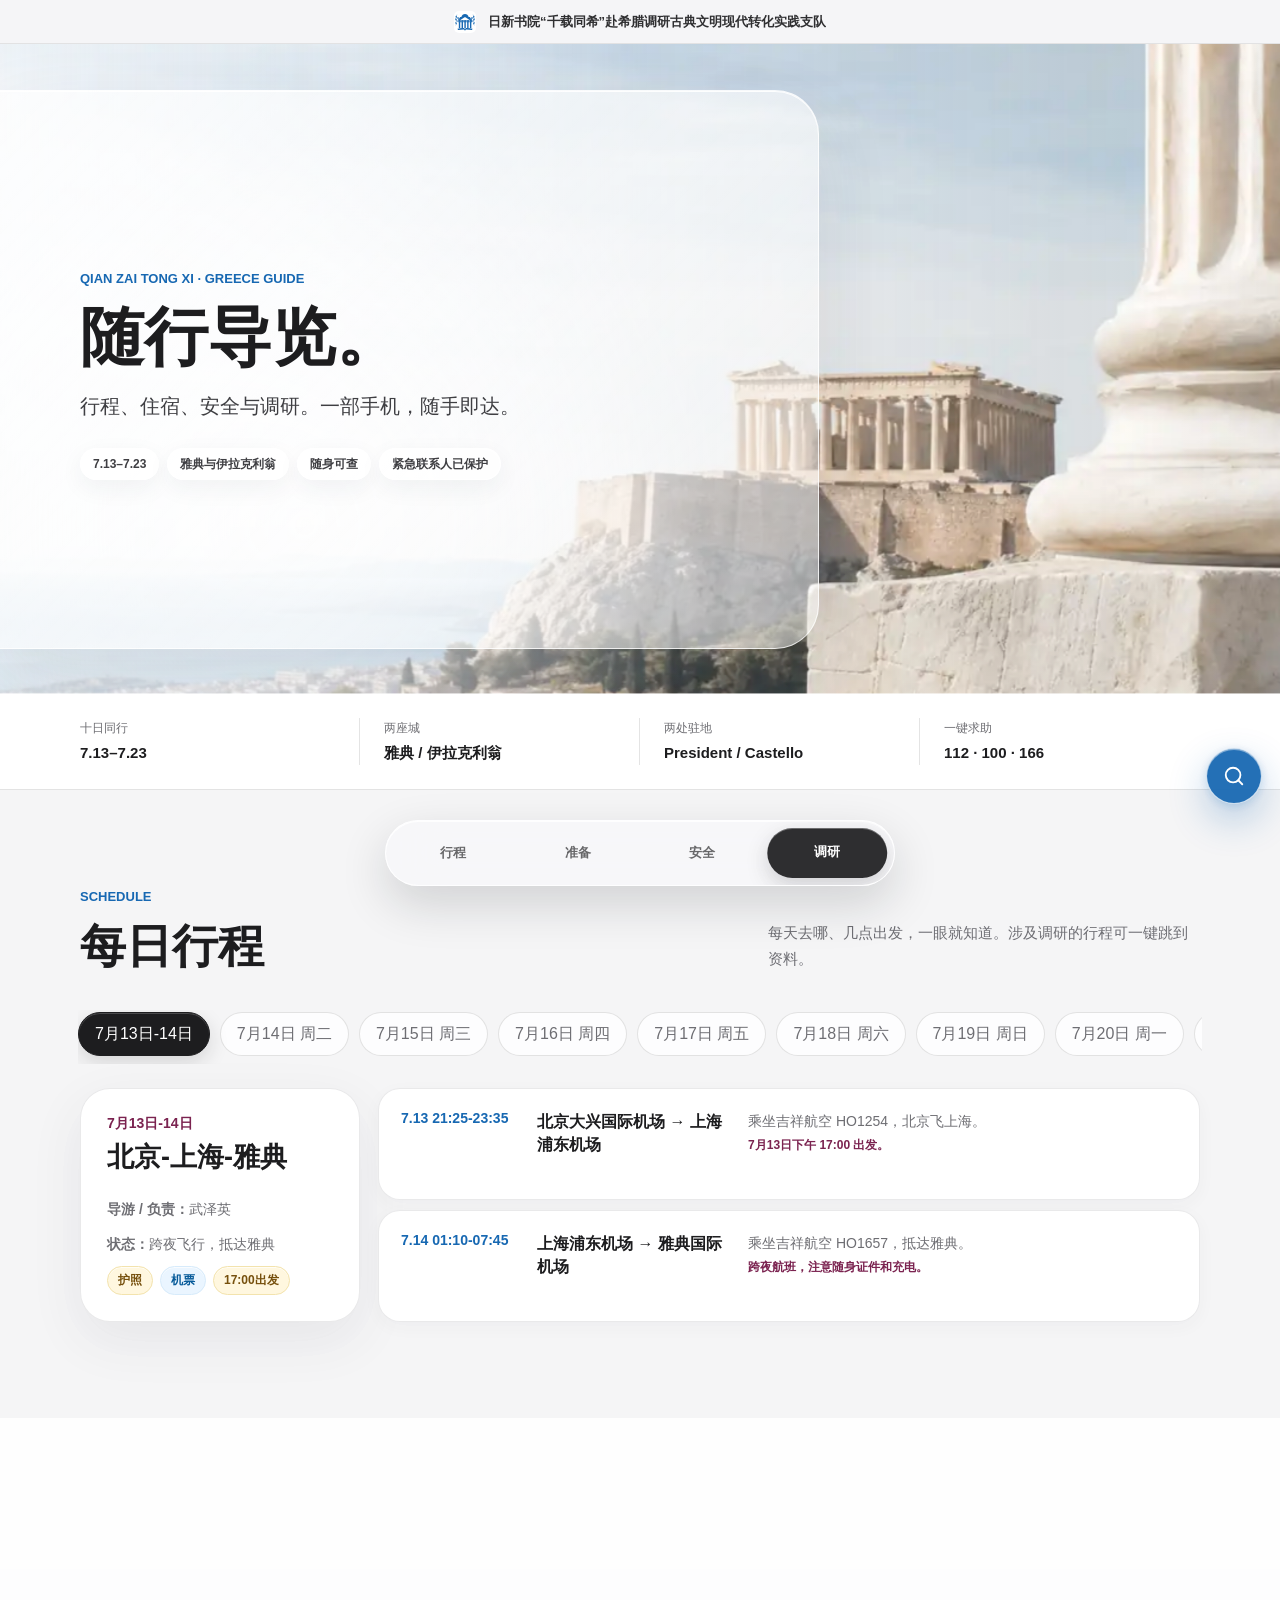
==== index.html @ 2b28ee67 "Add unique research card images" ====
﻿<!doctype html>
<html lang="zh-CN">
<head>
  <meta charset="utf-8">
  <meta name="viewport" content="width=device-width, initial-scale=1, viewport-fit=cover">
  <meta name="theme-color" content="#f5f5f7">
  <title>千载同希随行导览</title>
  <link rel="preload" as="image" href="assets/visuals/hero-greece-apple-1200.webp" type="image/webp" fetchpriority="high">
  <link rel="stylesheet" href="assets/styles-v2.css?v=16">
  <link rel="stylesheet" href="assets/visual-v8.css?v=1">
  <link rel="stylesheet" href="assets/visual-v9.css?v=3">
</head>
<body>
  <a class="skip-link" href="#schedule">跳到主要内容</a>
  <div class="page-ambient" aria-hidden="true"></div>
  <div class="scroll-progress" aria-hidden="true"><span></span></div>
  <header class="topbar"><div class="topbar-inner">
    <img src="assets/team-logo.svg" alt="千载同希支队 logo">
    <strong>日新书院“千载同希”赴希腊调研古典文明现代转化实践支队</strong>
  </div></header>
  <main>
    <section class="hero" id="top" aria-labelledby="hero-title"><div class="hero-media" aria-hidden="true"></div><div class="hero-glass-plane" aria-hidden="true"></div><div class="hero-inner">
      <p class="eyebrow">Qian Zai Tong Xi · Greece Guide</p><h1 id="hero-title">随行导览。</h1>
      <p class="hero-copy">行程、住宿、安全与调研。一部手机，随手即达。</p>
      <div class="hero-meta"><span class="chip">7.13–7.23</span><span class="chip">雅典与伊拉克利翁</span><span class="chip">随身可查</span><span class="chip">紧急联系人已保护</span></div>
    </div></section>
    <section class="status-band" aria-label="导览摘要"><div class="status-grid">
      <div class="status-item"><span>十日同行</span><strong>7.13–7.23</strong></div><div class="status-item"><span>两座城</span><strong>雅典 / 伊拉克利翁</strong></div>
      <div class="status-item"><span>两处驻地</span><strong>President / Castello</strong></div><div class="status-item"><span>一键求助</span><strong>112 · 100 · 166</strong></div>
    </div></section>
    <section class="band gray" id="schedule"><div class="section-inner reveal">
      <div class="section-head"><div><p class="eyebrow">Schedule</p><h2>每日行程</h2></div><p>每天去哪、几点出发，一眼就知道。涉及调研的行程可一键跳到资料。</p></div>
      <div class="tabs" id="dayTabs" aria-label="按日期切换行程"></div><div class="schedule-layout"><article class="day-summary" id="dayCard"></article><div class="timeline" id="timeline"></div></div>
    </div></section>
    <section class="band white" id="prepare"><div class="section-inner reveal">
      <div class="section-head"><div><p class="eyebrow">Before Departure</p><h2>行前准备</h2></div><p>要带什么、住在哪里、怎么开口。出发前，一次备齐。</p></div>
      <h3 class="subhead">住宿信息</h3><div class="grid-2" id="hotels">
        <article class="hotel" id="hotel-athens"><button class="hotel-media hotel-image-trigger" type="button" aria-label="放大查看雅典总统酒店图片" aria-haspopup="dialog"><img src="assets/manual-2026/president-hotel.png" alt="雅典总统酒店 President Hotel" loading="lazy"><span class="hotel-media-label">查看大图</span></button><div class="hotel-body"><p class="eyebrow">Athens</p><h3>总统酒店 President Hotel</h3><p class="address"><img class="icon" src="assets/icons/map-pin.svg" alt="">Leof. Kifisias 43, Athina</p><p>电话：+0030-21-06989000<br>入住 2025.07.14，退房 2025.07.18，共 4 晚。</p></div></article>
        <article class="hotel" id="hotel-heraklion"><button class="hotel-media hotel-image-trigger" type="button" aria-label="放大查看伊拉克利翁城市城堡酒店图片" aria-haspopup="dialog"><img src="assets/manual-2026/castello-city-hotel.png" alt="伊拉克利翁城市城堡酒店 Castello City Hotel" loading="lazy"><span class="hotel-media-label">查看大图</span></button><div class="hotel-body"><p class="eyebrow">Heraklion</p><h3>城市城堡酒店 Castello City Hotel</h3><p class="address"><img class="icon" src="assets/icons/map-pin.svg" alt="">Leof. 62 Martiron 1</p><p>电话：+0030-281-0251212<br>入住 2025.07.19，退房 2025.07.22，共 3 晚。</p></div></article>
      </div>
      <h3 class="subhead">常用希腊语</h3><div class="phrase-grid" id="phrases"></div>
      <h3 class="subhead">常见希腊语标识</h3><div class="sign-grid" id="greekSigns"></div>
      <details open id="support-details"><summary>支队物资 <span class="tag gold">4 项</span></summary><div class="details-body"><div class="check-grid" id="supportPacking"></div></div></details>
      <details id="packing-details"><summary>个人物资 <span class="tag blue">27 项</span></summary><div class="details-body"><div class="check-grid" id="personalPacking"></div><p class="note">不可携带肉制品、乳制品、蛋类、新鲜水果或蔬菜等入境。现金、电源类不可托运，只能随身携带。</p></div></details>
      <details id="contacts-details"><summary>支队成员名单 <span class="tag blue">手机号可见</span></summary><div class="details-body"><div class="table-wrap"><table><thead><tr><th>姓名</th><th>性别</th><th>简介</th><th>职务</th><th>手机号</th></tr></thead><tbody id="contactsTable"></tbody></table></div></div></details>
    </div></section>
    <section class="band gray" id="safety"><div class="section-inner reveal">
      <div class="section-head"><div><p class="eyebrow">Safety</p><h2>注意事项</h2></div><p>交通、天气、礼仪与求助电话。需要时，马上找到。</p></div>
      <h3 class="subhead">公共交通</h3><div class="segment" role="tablist" aria-label="选择城市交通"><button class="segment-button is-active" type="button" data-city="athens" role="tab" aria-selected="true">雅典</button><button class="segment-button" type="button" data-city="heraklion" role="tab" aria-selected="false">伊拉克利翁</button></div><div class="transport-panel" id="transportPanel"></div>
      <h3 class="subhead">当地天气</h3><div class="weather-grid" id="weather">
        <figure class="weather-item"><button class="weather-image-trigger" type="button" aria-label="放大查看雅典天气图片" aria-haspopup="dialog"><img src="assets/manual-2026/athens-weather.png" alt="手册中的雅典天气信息" loading="lazy"><span class="hotel-media-label">查看大图</span></button><figcaption><strong>雅典</strong>7 月炎热干燥，日照强，户外参访注意补水与防晒。</figcaption></figure>
        <figure class="weather-item"><button class="weather-image-trigger" type="button" aria-label="放大查看伊拉克利翁天气图片" aria-haspopup="dialog"><img src="assets/manual-2026/heraklion-weather.png" alt="手册中的伊拉克利翁天气信息" loading="lazy"><span class="hotel-media-label">查看大图</span></button><figcaption><strong>伊拉克利翁</strong>克里特岛海风明显，但白天紫外线仍强，遗址参观需穿舒适鞋。</figcaption></figure>
      </div>
      <h3 class="subhead">习俗与安全</h3><div id="safetyGroups"></div><h3 class="subhead">公开紧急电话</h3><div class="phone-grid" id="publicPhones"></div>
      <details id="emergency-process"><summary>紧急情况处理 <span class="tag red">先确保人身安全</span></summary><div class="details-body"><p><strong>护照丢失：</strong>先向警察局报案，再到大使馆申请补发。提前准备证件照、护照签发机关、日期、号码及护照复印件。</p><p><strong>财物与行李：</strong>现金、相机、首饰、手表等贵重物品随身携带；离开游览车、酒店或餐厅时再次确认。</p><p><strong>托运行李：</strong>办妥托运后保管好行李标签。行李未到时凭标签到机场行李挂失处登记；相机、现金等贵重物品不要托运。</p></div></details>
      <section class="locked" id="locked-contacts" aria-labelledby="locked-title"><h3 id="locked-title"><img class="icon" src="assets/icons/lock-keyhole.svg" alt="">亲属紧急联系人</h3><p>只在需要时解锁。成员手机号已在名单中直接显示。</p><div class="password-row"><label for="emergencyPassword" class="sr-only">亲属紧急联系人密码</label><input id="emergencyPassword" type="password" autocomplete="off" placeholder="输入密码"><button class="button" id="unlockEmergency" type="button">解锁</button><button class="button secondary" id="lockEmergency" type="button">重新锁定</button></div><p class="error" id="emergencyStatus" aria-live="polite"></p><div id="emergencyContent" hidden></div></section>
    </div></section>
    <section class="band white" id="research"><div class="section-inner reveal">
      <div class="section-head"><div><p class="eyebrow">Research</p><h2>调研资料</h2></div><p>调研脉络与采访提纲，按地点收好。可从行程一键直达，也可返回当日行程。</p></div>
      <details open><summary>总体介绍</summary><div class="details-body"><p>支队聚焦“一带一路”视域下中希文明互鉴，关注古典文明的当代样态与创新发展路径，通过实地调研、青年对话与文化交流，探索古典文明如何融入现代社会、实现创造性转化与创新性发展。</p></div></details><div class="research-list" id="researchList"></div>
    </div></section>
  </main>
  <footer>千载同希随行导览 · 所需信息，随手可查。</footer>
  <nav class="dock" aria-label="底部导航"><span class="dock-indicator" aria-hidden="true"></span><a href="#schedule">行程</a><a href="#prepare">准备</a><a href="#safety">安全</a><a href="#research">调研</a></nav>
  <button class="search-fab" id="openSearch" type="button" aria-label="打开搜索" title="搜索"><img src="assets/icons/search.svg" alt=""></button>
  <div class="search-overlay" id="searchOverlay" aria-hidden="true"><aside class="search-panel" role="dialog" aria-modal="true" aria-labelledby="searchTitle"><div class="search-head"><h2 id="searchTitle">快速检索</h2><button class="close-search" id="closeSearch" type="button" aria-label="关闭搜索">×</button></div><p style="color:var(--muted);font-size:13px">想找什么，直接输入。亲属紧急联系人不会进入搜索。</p><div class="search-box"><input id="searchInput" type="search" placeholder="例如：护照、5日票、166、克诺索斯"><button class="button" id="searchButton" type="button">搜索</button></div><div class="search-results" id="searchResults"></div></aside></div>
  <div class="research-view" id="researchView" aria-hidden="true"><div class="research-view-bg" id="researchViewBg" aria-hidden="true"></div><article class="research-view-panel" role="dialog" aria-modal="true" aria-labelledby="researchViewTitle"><button class="research-return" id="closeResearchView" type="button" aria-label="返回调研列表">返回</button><header class="research-view-hero" id="researchViewHero"><span class="research-kicker" id="researchViewKicker"></span><h2 id="researchViewTitle"></h2><p id="researchViewTopic"></p><small id="researchViewLocation"></small></header><div class="research-view-body" id="researchViewBody"></div></article></div>
  <div class="image-viewer" id="imageViewer" aria-hidden="true"><div class="image-viewer-dialog" role="dialog" aria-modal="true" aria-labelledby="imageViewerTitle"><button class="image-viewer-close" id="closeImageViewer" type="button" aria-label="关闭酒店图片">×</button><figure class="image-viewer-figure"><div class="image-viewer-photo"><img id="imageViewerImage" src="" alt=""></div><figcaption><strong id="imageViewerTitle"></strong><span id="imageViewerAddress"></span></figcaption></figure></div></div>
  <script src="assets/app-v10.js?v=16"></script>
</body>
</html>
---- assets/styles-v2.css ----
:root{--ink:#1d1d1f;--muted:#6e6e73;--paper:#fff;--canvas:#f5f5f7;--line:rgba(29,29,31,.12);--blue:#1768b2;--wine:#7b2350;--gold:#9b6a18;--danger:#c9343a;--shadow:0 18px 50px rgba(29,29,31,.09);--ease:cubic-bezier(.2,.8,.2,1)}
*{box-sizing:border-box}html{scroll-behavior:smooth;scroll-padding-top:62px}body{margin:0;color:var(--ink);background:var(--canvas);font-family:-apple-system,BlinkMacSystemFont,"SF Pro Text","SF Pro Display","Helvetica Neue","Noto Sans SC","Microsoft YaHei",Arial,sans-serif;letter-spacing:0;-webkit-font-smoothing:antialiased}button,input{font:inherit;letter-spacing:0}button,a{-webkit-tap-highlight-color:transparent}a{color:inherit}img{display:block;max-width:100%}h1,h2,h3,p{margin-top:0}p{line-height:1.72}ul{margin:0;padding-left:1.2rem}li{line-height:1.65}
.skip-link{position:fixed;top:-80px;left:16px;z-index:100;padding:10px 16px;border-radius:8px;color:#fff;background:var(--ink);text-decoration:none}.skip-link:focus{top:10px}.sr-only{position:absolute!important;width:1px!important;height:1px!important;padding:0!important;margin:-1px!important;overflow:hidden!important;clip:rect(0,0,0,0)!important;white-space:nowrap!important;border:0!important}
.topbar{position:sticky;top:0;z-index:40;height:44px;border-bottom:1px solid rgba(0,0,0,.08);background:rgba(245,245,247,.86);backdrop-filter:saturate(180%) blur(20px);-webkit-backdrop-filter:saturate(180%) blur(20px)}.topbar-inner{width:min(1024px,calc(100% - 32px));height:44px;margin:0 auto;display:flex;align-items:center;justify-content:center;gap:12px}.topbar img{width:22px;height:22px;flex:0 0 22px;border-radius:5px}.topbar strong{min-width:0;overflow:hidden;color:rgba(29,29,31,.92);font-size:13px;font-weight:600;text-overflow:ellipsis;white-space:nowrap}
.hero{min-height:560px;display:flex;align-items:center;background-color:#eef3f6;background-image:url("visuals/hero-greece-apple.png");background-position:center;background-repeat:no-repeat;background-size:cover;overflow:hidden}.hero-inner{width:min(1120px,calc(100% - 44px));margin:0 auto;padding:82px 0 72px}.eyebrow{margin-bottom:14px;color:var(--blue);font-size:13px;font-weight:700;text-transform:uppercase}.hero h1{max-width:780px;margin-bottom:20px;font-size:64px;line-height:1.05;font-weight:700}.hero-copy{max-width:680px;margin-bottom:26px;color:#3f3f43;font-size:20px;line-height:1.55}.hero-meta{display:flex;flex-wrap:wrap;gap:8px}.chip,.tag{display:inline-flex;align-items:center;min-height:28px;padding:5px 10px;border-radius:999px;color:#3f3f43;background:rgba(255,255,255,.76);border:1px solid rgba(255,255,255,.92);font-size:12px;font-weight:650}.tag.blue{color:#075b9a;background:#eaf5ff;border-color:#d7ebfb}.tag.gold{color:#76500d;background:#fff7df;border-color:#f3e3ad}.tag.red{color:#9f282d;background:#fff0f1;border-color:#f5d5d7}.tag.muted{color:var(--muted);background:#f1f1f3;border-color:#e5e5e7}
.status-band{background:var(--paper);border-bottom:1px solid var(--line)}.status-grid{width:min(1120px,calc(100% - 44px));margin:0 auto;display:grid;grid-template-columns:repeat(4,1fr);padding:24px 0}.status-item{min-width:0;padding:2px 24px;border-right:1px solid var(--line)}.status-item:first-child{padding-left:0}.status-item:last-child{padding-right:0;border-right:0}.status-item span{display:block;margin-bottom:5px;color:var(--muted);font-size:12px}.status-item strong{display:block;overflow-wrap:anywhere;font-size:15px;line-height:1.4}
.band{padding:96px 0}.band.white{background:var(--paper)}.band.gray{background:var(--canvas)}.section-inner{width:min(1120px,calc(100% - 44px));margin:0 auto}.section-head{display:grid;grid-template-columns:minmax(0,1.2fr) minmax(280px,.8fr);align-items:end;gap:40px;margin-bottom:38px}.section-head h2{margin-bottom:0;font-size:46px;line-height:1.08;font-weight:700}.section-head>p{margin:0;color:var(--muted);font-size:15px}.subhead{margin:44px 0 20px;font-size:26px;line-height:1.2}
.tabs{display:flex;gap:10px;margin:0 -2px 24px;padding:2px 2px 8px;overflow-x:auto;scrollbar-width:none}.tabs::-webkit-scrollbar{display:none}.tab-button,.segment-button{min-height:42px;border:1px solid var(--line);border-radius:999px;padding:9px 16px;color:var(--muted);background:rgba(255,255,255,.8);cursor:pointer;white-space:nowrap;transition:color 180ms var(--ease),background 180ms var(--ease),transform 180ms var(--ease)}.tab-button:hover,.segment-button:hover{transform:translateY(-1px)}.tab-button.is-active,.segment-button.is-active{color:#fff;background:var(--ink);border-color:var(--ink)}
.schedule-layout{display:grid;grid-template-columns:280px minmax(0,1fr);gap:18px}.day-summary,.event,.hotel,.phone-card,.phrase-card,.check-row,details,.search-result{border:1px solid var(--line);border-radius:8px;background:rgba(255,255,255,.94)}.day-summary{min-height:220px;padding:26px;box-shadow:var(--shadow)}.day-summary .date{margin-bottom:8px;color:var(--wine);font-size:14px;font-weight:700}.day-summary .city{margin-bottom:24px;font-size:27px;line-height:1.2;font-weight:700}.day-summary p{margin-bottom:10px;color:var(--muted);font-size:14px}.tags{display:flex;flex-wrap:wrap;gap:7px}.timeline{display:grid;gap:10px}.event{display:grid;grid-template-columns:118px minmax(130px,.45fr) minmax(0,1fr);gap:18px;align-items:start;padding:21px 22px}.event-time{color:var(--blue);font-size:14px;font-weight:750}.event-place{font-weight:700;line-height:1.45}.event p{margin:0;color:var(--muted);font-size:14px;line-height:1.6}.event-note{display:block;margin-top:4px;color:var(--wine);font-size:12px;font-weight:650}
.grid-2{display:grid;grid-template-columns:repeat(2,minmax(0,1fr));gap:18px}.grid-3{display:grid;grid-template-columns:repeat(3,minmax(0,1fr));gap:14px}.hotel{overflow:hidden}.hotel-media{aspect-ratio:16/8.4;overflow:hidden;background:#e9e9eb}.hotel-media img{width:100%;height:100%;object-fit:cover}.hotel-body{padding:24px}.hotel h3{margin-bottom:8px;font-size:22px}.hotel p{margin-bottom:12px;color:var(--muted);font-size:14px}.address{display:flex;align-items:flex-start;gap:8px;color:var(--blue)!important;font-weight:650}.icon{width:17px;height:17px;flex:0 0 17px}
.phrase-grid,.sign-grid{display:grid;grid-template-columns:repeat(3,minmax(0,1fr));gap:10px}.phrase-card{padding:18px}.phrase-card strong{display:block;margin-bottom:7px}.phrase-card span{color:var(--blue);font-size:14px;line-height:1.5}
details{margin-top:12px;overflow:clip}summary{position:relative;padding:20px 48px 20px 22px;cursor:pointer;list-style:none;font-size:16px;font-weight:700}summary::-webkit-details-marker{display:none}summary::after{content:"+";position:absolute;right:21px;top:17px;color:var(--blue);font-size:24px;font-weight:400}details[open] summary::after{content:"−"}.details-body{padding:0 22px 22px;border-top:1px solid var(--line)}.details-body>p:first-child,.details-body>ul:first-child{margin-top:18px}.details-body p{color:var(--muted)}.check-grid{display:grid;grid-template-columns:repeat(2,minmax(0,1fr));gap:8px;margin-top:16px}.check-row{min-height:68px;display:grid;grid-template-columns:24px minmax(0,1fr);gap:11px;align-items:start;padding:14px;cursor:pointer}.check-row input{width:18px;height:18px;margin:2px 0 0;accent-color:var(--blue)}.check-row strong{display:block;margin-bottom:3px;font-size:14px}.check-row span{color:var(--muted);font-size:12px;line-height:1.45}.note{margin:14px 0 0;padding:14px 16px;border-left:3px solid var(--gold);color:#5d4a24;background:#fff9e9;font-size:13px;line-height:1.6}
.segment{width:fit-content;display:flex;gap:4px;margin-bottom:18px;padding:4px;border:1px solid var(--line);border-radius:999px;background:rgba(255,255,255,.7)}.segment-button{min-width:130px;border:0;background:transparent}.transport-panel{min-height:430px;padding:30px;border:1px solid var(--line);border-radius:8px;background:var(--paper)}.transport-panel h3{margin-bottom:8px;font-size:28px}.transport-panel>p{max-width:760px;color:var(--muted)}.transport-grid{display:grid;grid-template-columns:repeat(2,minmax(0,1fr));gap:12px;margin-top:24px}.transport-block{padding:20px;border-top:2px solid var(--blue);background:#f7f9fb}.transport-block h4{margin:0 0 10px;font-size:16px}.transport-block p,.transport-block li{color:#55555a;font-size:13px}.transport-block p{margin-bottom:0}
.weather-grid{display:grid;grid-template-columns:repeat(2,minmax(0,1fr));gap:18px}.weather-item{margin:0;overflow:hidden;border-radius:8px;background:var(--paper);border:1px solid var(--line)}.weather-item img{width:100%;aspect-ratio:1570/552;object-fit:cover}.weather-item figcaption{padding:15px 18px;color:var(--muted);font-size:13px}.weather-item strong{display:block;margin-bottom:3px;color:var(--ink);font-size:15px}
.weather-image-trigger{position:relative;width:100%;display:block;margin:0;padding:0;border:0;background:#e9e9eb;cursor:zoom-in;overflow:hidden;text-align:left}.weather-image-trigger:focus-visible{outline:3px solid rgba(23,104,178,.42);outline-offset:-4px}.weather-image-trigger:active img{transform:scale(1.025)}
.phone-grid{display:grid;grid-template-columns:repeat(4,minmax(0,1fr));gap:10px}.phone-card{min-height:170px;display:flex;flex-direction:column;padding:18px}.phone-number{margin-bottom:8px;color:var(--blue);font-size:27px;font-weight:750}.phone-card h3{margin-bottom:6px;font-size:15px}.phone-card p{flex:1;margin-bottom:14px;color:var(--muted);font-size:12px;line-height:1.5}.call-link{display:inline-flex;align-items:center;justify-content:center;gap:7px;min-height:38px;border-radius:999px;color:#fff;background:var(--blue);text-decoration:none;font-size:13px;font-weight:700}.call-link img{width:15px;height:15px;filter:brightness(0) invert(1)}
.locked{margin-top:24px;padding:24px;border:1px solid rgba(123,35,80,.22);border-radius:8px;background:#fffafb}.locked h3{display:flex;align-items:center;gap:9px;margin-bottom:7px}.locked p{color:var(--muted);font-size:13px}.password-row{display:flex;flex-wrap:wrap;gap:9px}.password-row input{min-width:220px;flex:1;min-height:44px;border:1px solid var(--line);border-radius:8px;padding:0 13px;background:#fff}.button{min-height:44px;border:0;border-radius:999px;padding:0 18px;color:#fff;background:var(--ink);cursor:pointer;font-weight:700}.button.secondary{color:var(--ink);background:#e8e8ed}.error{min-height:20px;margin:9px 0 0;color:var(--danger)!important}.table-wrap{margin-top:16px;overflow-x:auto}table{width:100%;border-collapse:collapse;min-width:700px;font-size:13px}th,td{padding:12px 10px;border-bottom:1px solid var(--line);text-align:left;vertical-align:middle}th{color:var(--muted);font-weight:650;background:#f7f7f8}
.research-list{display:grid;gap:18px}.research-list details{background:var(--paper)}.placeholder-mark{display:inline-flex;margin-left:8px;padding:3px 8px;border-radius:999px;color:var(--muted);background:#ececef;font-size:11px;vertical-align:2px}
.dock{position:fixed;left:50%;bottom:calc(14px + env(safe-area-inset-bottom));z-index:35;width:min(510px,calc(100% - 28px));min-height:66px;display:flex;align-items:center;gap:5px;padding:7px;border:1px solid rgba(255,255,255,.78);border-radius:999px;background:rgba(246,248,250,.7);box-shadow:0 20px 60px rgba(18,23,34,.18),inset 0 1px 0 rgba(255,255,255,.9);backdrop-filter:blur(28px) saturate(190%);-webkit-backdrop-filter:blur(28px) saturate(190%);transform:translateX(-50%)}.dock a{flex:1;min-height:50px;display:grid;place-items:center;border-radius:999px;color:rgba(29,29,31,.68);font-size:13px;font-weight:650;text-decoration:none;transition:color 180ms var(--ease),background 180ms var(--ease),transform 180ms var(--ease)}.dock a.is-active{color:#fff;background:rgba(29,29,31,.92);box-shadow:inset 0 1px 0 rgba(255,255,255,.3);transform:translateY(-1px)}
.search-fab{position:fixed;right:max(18px,env(safe-area-inset-right));bottom:calc(96px + env(safe-area-inset-bottom));z-index:38;width:56px;height:56px;display:grid;place-items:center;border:1px solid rgba(255,255,255,.75);border-radius:50%;color:#fff;background:rgba(23,104,178,.94);box-shadow:0 14px 34px rgba(23,104,178,.28),inset 0 1px 0 rgba(255,255,255,.35);cursor:pointer;backdrop-filter:blur(18px);-webkit-backdrop-filter:blur(18px)}.search-fab img{width:22px;height:22px;filter:brightness(0) invert(1)}
.search-overlay{position:fixed;inset:0;z-index:60;display:none;background:rgba(0,0,0,.22);opacity:0;transition:opacity 220ms var(--ease)}.search-overlay.is-open{display:block;opacity:1}.search-panel{position:absolute;right:0;top:0;bottom:0;width:min(460px,100%);padding:calc(24px + env(safe-area-inset-top)) 22px calc(24px + env(safe-area-inset-bottom));background:rgba(250,250,252,.96);box-shadow:-24px 0 70px rgba(0,0,0,.16);backdrop-filter:blur(28px) saturate(160%);-webkit-backdrop-filter:blur(28px) saturate(160%);transform:translateX(100%);transition:transform 280ms var(--ease);overflow-y:auto}.search-overlay.is-open .search-panel{transform:translateX(0)}.search-head{display:flex;align-items:center;justify-content:space-between;gap:20px;margin-bottom:16px}.search-head h2{margin:0;font-size:28px}.close-search{width:38px;height:38px;border:0;border-radius:50%;background:#e8e8ed;cursor:pointer;font-size:22px}.search-box{display:flex;gap:8px}.search-box input{min-width:0;flex:1;min-height:46px;border:1px solid var(--line);border-radius:999px;padding:0 16px;background:#fff}.search-results{display:grid;gap:8px;margin-top:16px}.search-result{position:relative;width:100%;padding:16px 58px 16px 16px;border-color:var(--line);text-align:left;cursor:pointer}.search-result small{color:var(--blue);font-weight:700}.search-result strong{display:block;margin-top:4px}.search-result::after{content:"前往";position:absolute;right:15px;top:18px;color:var(--blue);font-size:12px;font-weight:700}.empty{color:var(--muted);font-size:14px}.target-flash{animation:targetFlash 1.2s ease}@keyframes targetFlash{0%,100%{box-shadow:none}35%{box-shadow:0 0 0 4px rgba(23,104,178,.18)}}
.reveal{opacity:0;transform:translateY(18px);transition:opacity 560ms var(--ease),transform 560ms var(--ease)}.reveal.is-visible{opacity:1;transform:none}footer{padding:42px 20px 150px;color:var(--muted);background:var(--canvas);text-align:center;font-size:12px}
@media(max-width:900px){.hero{min-height:500px}.hero h1{font-size:50px}.section-head{grid-template-columns:1fr;gap:14px;align-items:start}.schedule-layout{grid-template-columns:1fr}.day-summary{min-height:0}.grid-3,.phrase-grid,.phone-grid{grid-template-columns:repeat(2,minmax(0,1fr))}.event{grid-template-columns:100px minmax(120px,.4fr) minmax(0,1fr)}}
@media(max-width:620px){html{scroll-padding-top:56px}.topbar{height:48px}.topbar-inner{width:calc(100% - 22px);height:48px;justify-content:flex-start;gap:9px}.topbar img{width:21px;height:21px;flex-basis:21px}.topbar strong{font-size:12px}.hero{min-height:470px;background-position:58% center}.hero-inner,.section-inner,.status-grid{width:calc(100% - 28px)}.hero-inner{padding:70px 0 54px}.hero h1{max-width:340px;font-size:40px}.hero-copy{max-width:340px;font-size:16px}.status-grid{grid-template-columns:repeat(2,minmax(0,1fr));padding:15px 0}.status-item{padding:12px;border-bottom:1px solid var(--line)}.status-item:nth-child(2){border-right:0}.status-item:nth-child(3),.status-item:nth-child(4){border-bottom:0}.status-item:nth-child(3){padding-left:0}.band{padding:66px 0}.section-head{margin-bottom:28px}.section-head h2{font-size:36px}.subhead{margin-top:36px;font-size:23px}.grid-2,.grid-3,.phrase-grid,.weather-grid,.transport-grid,.phone-grid,.check-grid{grid-template-columns:1fr}.event{grid-template-columns:1fr;gap:6px;padding:18px}.event-note{margin-top:8px}.segment{width:100%}.segment-button{min-width:0;flex:1}.transport-panel{min-height:0;padding:20px}.transport-panel h3{font-size:25px}.hotel-body{padding:19px}.phone-card{min-height:0}.dock{width:calc(100% - 24px);bottom:calc(10px + env(safe-area-inset-bottom));min-height:62px;padding:6px}.dock a{min-height:48px;font-size:12px}.search-fab{right:max(15px,env(safe-area-inset-right));bottom:calc(88px + env(safe-area-inset-bottom));width:52px;height:52px}.search-panel{top:auto;width:100%;max-height:calc(100% - 56px);border-radius:22px 22px 0 0;transform:translateY(100%)}.search-overlay.is-open .search-panel{transform:translateY(0)}}
@media(prefers-reduced-motion:reduce){html{scroll-behavior:auto}*,*::before,*::after{animation-duration:.01ms!important;transition-duration:.01ms!important}.reveal{opacity:1;transform:none}}

/* Motion and finish pass: restrained Apple-like depth with GPU-friendly transitions. */
:root{--ease-spring:cubic-bezier(.16,1,.3,1);--ease-out:cubic-bezier(.22,1,.36,1);--shadow-soft:0 16px 42px rgba(29,29,31,.075);--shadow-hover:0 24px 64px rgba(29,29,31,.12)}
body{overflow-x:clip}
::selection{color:#fff;background:rgba(23,104,178,.88)}
.scroll-progress{position:fixed;top:43px;left:0;right:0;z-index:46;height:1px;pointer-events:none;background:transparent}.scroll-progress span{display:block;width:100%;height:100%;background:rgba(23,104,178,.78);transform:scaleX(0);transform-origin:left center;will-change:transform}
.topbar{transition:background-color .45s var(--ease-out),border-color .45s var(--ease-out),box-shadow .45s var(--ease-out)}
.topbar.is-scrolled{border-bottom-color:rgba(0,0,0,.11);background:rgba(250,250,252,.82);box-shadow:0 8px 28px rgba(29,29,31,.055)}
.topbar-inner img{transition:transform .5s var(--ease-spring),filter .5s var(--ease-out)}
.topbar:hover .topbar-inner img{transform:scale(1.055);filter:saturate(1.08)}
.hero{position:relative;background-position:center calc(50% + var(--hero-shift,0px));transition:background-position .1s linear}
.hero-inner{position:relative;z-index:1}
.motion-ready .hero .eyebrow,.motion-ready .hero h1,.motion-ready .hero-copy,.motion-ready .hero-meta{opacity:0;transform:translateY(18px)}
.motion-ready.is-ready .hero .eyebrow,.motion-ready.is-ready .hero h1,.motion-ready.is-ready .hero-copy,.motion-ready.is-ready .hero-meta{animation:heroEnter .9s var(--ease-out) forwards}
.motion-ready.is-ready .hero h1{animation-delay:.07s}.motion-ready.is-ready .hero-copy{animation-delay:.14s}.motion-ready.is-ready .hero-meta{animation-delay:.21s}
@keyframes heroEnter{to{opacity:1;transform:translateY(0)}}
.hero h1,.section-head h2{text-wrap:balance}
.hero-copy,.section-head>p{text-wrap:pretty}
.chip,.tag{box-shadow:inset 0 1px 0 rgba(255,255,255,.72);transition:transform .32s var(--ease-spring),background-color .32s var(--ease-out),border-color .32s var(--ease-out)}
.chip:hover{transform:translateY(-2px)}
.status-band{position:relative;z-index:2;box-shadow:0 -1px 0 rgba(255,255,255,.55)}
.status-item{transition:transform .45s var(--ease-spring)}
.section-head{transition:transform .65s var(--ease-out)}
.section-head h2{letter-spacing:0}
.tabs{scroll-snap-type:x proximity;overscroll-behavior-inline:contain}.tab-button{scroll-snap-align:start}
.tab-button,.segment-button,.button,.call-link,.dock a,.search-fab,.close-search{transition:transform .38s var(--ease-spring),color .28s var(--ease-out),background-color .28s var(--ease-out),border-color .28s var(--ease-out),box-shadow .38s var(--ease-out),opacity .28s var(--ease-out)}
.tab-button.is-active,.segment-button.is-active{box-shadow:0 8px 24px rgba(29,29,31,.17),inset 0 1px 0 rgba(255,255,255,.2)}
.tab-button:active,.segment-button:active,.button:active,.call-link:active,.dock a:active,.search-fab:active,.close-search:active{transform:scale(.96)}
.tab-button:focus-visible,.segment-button:focus-visible,.button:focus-visible,.call-link:focus-visible,.dock a:focus-visible,.search-fab:focus-visible,.close-search:focus-visible,summary:focus-visible{outline:3px solid rgba(23,104,178,.28);outline-offset:3px}
.day-summary,.event,.hotel,.phone-card,.phrase-card,.check-row,details,.search-result,.weather-item,.transport-panel{transition:transform .48s var(--ease-spring),box-shadow .48s var(--ease-out),border-color .36s var(--ease-out),background-color .36s var(--ease-out)}
.day-summary{box-shadow:var(--shadow-soft)}
.event{position:relative;overflow:hidden}.event::before{content:"";position:absolute;left:0;top:18px;bottom:18px;width:2px;border-radius:2px;background:rgba(23,104,178,.42);opacity:0;transform:scaleY(.5);transition:opacity .35s var(--ease-out),transform .45s var(--ease-spring)}
.hotel-media img,.weather-item img{transition:transform .9s var(--ease-out),filter .6s var(--ease-out);will-change:transform}
.phrase-card strong,.phone-number{transition:color .35s var(--ease-out)}
.check-row:has(input:checked){border-color:rgba(23,104,178,.23);background:#f3f8fc}.check-row:has(input:checked) strong{color:var(--blue)}
.check-row input{transition:transform .3s var(--ease-spring)}.check-row input:checked{transform:scale(1.06)}
details[open]{box-shadow:0 14px 34px rgba(29,29,31,.055)}
summary::after{transition:transform .42s var(--ease-spring),color .3s var(--ease-out)}
details[open] summary::after{transform:rotate(180deg)}
.details-body.content-refresh{animation:detailReveal .46s var(--ease-out) both}
@keyframes detailReveal{from{opacity:0;transform:translateY(-8px)}to{opacity:1;transform:none}}
.transport-panel{box-shadow:var(--shadow-soft)}
.transport-block{transition:transform .48s var(--ease-spring),background-color .35s var(--ease-out),box-shadow .45s var(--ease-out)}
.content-refresh{animation:contentRefresh .58s var(--ease-out) both}
.timeline.content-refresh .event,.transport-panel.content-refresh .transport-block{animation:contentItem .58s var(--ease-out) both;animation-delay:calc(var(--item-index,0)*55ms)}
@keyframes contentRefresh{from{opacity:.35;transform:translateY(9px)}to{opacity:1;transform:none}}
@keyframes contentItem{from{opacity:0;transform:translateY(12px)}to{opacity:1;transform:none}}
.locked{box-shadow:inset 0 1px 0 rgba(255,255,255,.9),0 14px 38px rgba(123,35,80,.055)}
.password-row input{transition:border-color .3s var(--ease-out),box-shadow .3s var(--ease-out),background-color .3s var(--ease-out)}.password-row input:focus,.search-box input:focus{outline:0;border-color:rgba(23,104,178,.58);box-shadow:0 0 0 4px rgba(23,104,178,.1)}
.dock{overflow:hidden;border-color:rgba(255,255,255,.88);background:rgba(247,248,250,.69);box-shadow:0 22px 70px rgba(18,23,34,.18),0 2px 10px rgba(18,23,34,.06),inset 0 1px 0 rgba(255,255,255,.96);transition:box-shadow .5s var(--ease-out),background-color .5s var(--ease-out),transform .5s var(--ease-spring)}
.dock a{position:relative;z-index:1}.dock a:not(.is-active):hover{color:var(--ink);background:rgba(255,255,255,.62);transform:translateY(-1px)}
.dock a.is-active{box-shadow:0 8px 22px rgba(29,29,31,.19),inset 0 1px 0 rgba(255,255,255,.32)}
.search-fab{box-shadow:0 16px 38px rgba(23,104,178,.3),0 2px 8px rgba(23,104,178,.16),inset 0 1px 0 rgba(255,255,255,.42)}
.search-overlay{display:block;visibility:hidden;pointer-events:none;opacity:0;transition:opacity .34s var(--ease-out),visibility 0s linear .34s)}
.search-overlay.is-open{visibility:visible;pointer-events:auto;opacity:1;transition-delay:0s}
.search-panel{transition:transform .58s var(--ease-spring),box-shadow .45s var(--ease-out)}
.search-result::after{transition:transform .38s var(--ease-spring)}
.search-result:hover::after{transform:translateX(3px)}
.reveal{opacity:0;filter:blur(5px);transform:translateY(28px);transition:opacity .82s var(--ease-out),transform .82s var(--ease-out),filter .82s var(--ease-out)}
.reveal.is-visible{opacity:1;filter:none;transform:none}
.motion-item{opacity:0;transform:translateY(18px);transition:opacity .7s var(--ease-out),transform .7s var(--ease-out);transition-delay:calc(var(--stagger-index,0)*55ms)}
.motion-item.is-shown{opacity:1;transform:none}

@media(hover:hover) and (pointer:fine){
.status-item:hover{transform:translateY(-2px)}
.event:hover,.phrase-card:hover,.phone-card:hover,.check-row:hover,.weather-item:hover{z-index:1;border-color:rgba(29,29,31,.18);box-shadow:var(--shadow-hover);transform:translateY(-4px)}
.event:hover::before{opacity:1;transform:scaleY(1)}
.hotel:hover{border-color:rgba(29,29,31,.18);box-shadow:var(--shadow-hover);transform:translateY(-5px)}
.hotel:hover .hotel-media img,.weather-item:hover img{transform:scale(1.025);filter:saturate(1.04)}
.phrase-card:hover strong{color:var(--wine)}
.transport-block:hover{box-shadow:0 14px 34px rgba(29,29,31,.08);transform:translateY(-3px)}
.call-link:hover,.button:hover{box-shadow:0 10px 26px rgba(29,29,31,.2);transform:translateY(-2px)}
.search-fab:hover{box-shadow:0 20px 46px rgba(23,104,178,.36),0 3px 10px rgba(23,104,178,.16),inset 0 1px 0 rgba(255,255,255,.48);transform:translateY(-3px) scale(1.02)}
}

@media(max-width:620px){
.scroll-progress{top:47px}.hero{background-position:58% calc(50% + var(--hero-shift,0px))}.band{overflow:clip}.tabs{margin-right:-14px;padding-right:14px}
.day-summary,.transport-panel{box-shadow:0 12px 32px rgba(29,29,31,.065)}
.search-overlay{background:rgba(0,0,0,.25)}.search-panel{box-shadow:0 -24px 70px rgba(0,0,0,.16)}
.dock{background:rgba(247,248,250,.73);box-shadow:0 18px 54px rgba(18,23,34,.2),0 2px 8px rgba(18,23,34,.08),inset 0 1px 0 rgba(255,255,255,.95)}
}

@media(prefers-reduced-motion:reduce){
.motion-ready .hero .eyebrow,.motion-ready .hero h1,.motion-ready .hero-copy,.motion-ready .hero-meta,.motion-item{opacity:1;transform:none}.reveal{opacity:1;filter:none;transform:none}.hero{background-position:center}.scroll-progress span{will-change:auto}
}

/* V4 showcase motion system: interruptible, content-first, and Firefox-friendly. */
:root{
--motion-press:140ms;--motion-fast:180ms;--motion-base:240ms;--motion-swap:300ms;--motion-scene:680ms;
--ease-enter:cubic-bezier(.16,1,.3,1);--ease-exit:cubic-bezier(.4,0,1,1);--ease-fluid:cubic-bezier(.2,.9,.22,1);
--surface-0:#fff;--surface-1:#f8f8fa;--surface-2:#f1f3f5;
--shadow-1:0 6px 18px rgba(29,29,31,.055);--shadow-2:0 14px 38px rgba(29,29,31,.085);--shadow-3:0 24px 64px rgba(29,29,31,.12);
}
button,a,summary,label{touch-action:manipulation}
.topbar{transition:background-color var(--motion-base) var(--ease-enter),border-color var(--motion-base) var(--ease-enter),box-shadow var(--motion-base) var(--ease-enter)}
.topbar.is-scrolled{background:rgba(250,250,252,.9);box-shadow:0 8px 26px rgba(29,29,31,.06)}
.topbar-inner img{transition:transform var(--motion-base) var(--ease-enter),filter var(--motion-base) var(--ease-enter)}
.hero{isolation:isolate;background-image:none;background-color:#eef3f6}
.hero-media{position:absolute;inset:-3%;z-index:0;background:url("visuals/hero-greece-apple.png") 50% 50%/cover no-repeat;transform:translate3d(0,0,0) scale(1.035);transform-origin:50% 45%;pointer-events:none}
.hero-inner{z-index:1}
.motion-ready .hero-media{opacity:.72;transform:translate3d(0,12px,0) scale(1.07)}
.motion-ready.is-ready .hero-media{animation:heroMediaIn var(--motion-scene) var(--ease-enter) both}
.motion-ready .hero .eyebrow,.motion-ready .hero h1,.motion-ready .hero-copy,.motion-ready .hero-meta{opacity:0;transform:translate3d(0,20px,0) scale(.992)}
.motion-ready.is-ready .hero .eyebrow,.motion-ready.is-ready .hero h1,.motion-ready.is-ready .hero-copy,.motion-ready.is-ready .hero-meta{animation:heroStage var(--motion-scene) var(--ease-enter) both}
.motion-ready.is-ready .hero .eyebrow{animation-delay:40ms}.motion-ready.is-ready .hero h1{animation-delay:88ms}.motion-ready.is-ready .hero-copy{animation-delay:136ms}.motion-ready.is-ready .hero-meta{animation-delay:184ms}
@keyframes heroMediaIn{to{opacity:1;transform:translate3d(0,0,0) scale(1.035)}}
@keyframes heroStage{to{opacity:1;transform:translate3d(0,0,0) scale(1)}}
.motion-ready .status-item{opacity:0;transform:translate3d(0,12px,0)}
.motion-ready.is-ready .status-item{animation:statusStage 420ms var(--ease-enter) both;animation-delay:calc(220ms + var(--status-index,0)*32ms)}
.status-item:nth-child(1){--status-index:0}.status-item:nth-child(2){--status-index:1}.status-item:nth-child(3){--status-index:2}.status-item:nth-child(4){--status-index:3}
@keyframes statusStage{to{opacity:1;transform:translate3d(0,0,0)}}
.reveal,.reveal.is-visible{opacity:1;filter:none;transform:none;transition:none}
.motion-child{opacity:0;transform:translate3d(0,22px,0) scale(.995)}
.reveal.is-visible .motion-child{animation:sectionStage 420ms var(--ease-enter) both;animation-delay:calc(var(--stagger-index,0)*32ms)}
@keyframes sectionStage{to{opacity:1;transform:translate3d(0,0,0) scale(1)}}
.scroll-progress span{background:rgba(23,104,178,.72)}
.day-summary,.event,.hotel,.phone-card,.phrase-card,.check-row,details,.search-result,.weather-item,.transport-panel{border-color:rgba(29,29,31,.11);background:var(--surface-0);transition:transform var(--motion-base) var(--ease-enter),box-shadow var(--motion-base) var(--ease-enter),border-color var(--motion-fast) ease-out,background-color var(--motion-fast) ease-out}
.day-summary,.transport-panel{box-shadow:var(--shadow-1)}
.hotel,.weather-item{box-shadow:0 1px 0 rgba(29,29,31,.025)}
.hotel-media img,.weather-item img{transition:transform 360ms var(--ease-enter),filter var(--motion-base) ease-out;will-change:auto}
.chip,.tag{transition:transform var(--motion-fast) var(--ease-enter),background-color var(--motion-fast) ease-out,border-color var(--motion-fast) ease-out}
.tab-button,.segment-button,.button,.call-link,.dock a,.search-fab,.close-search{transition:transform var(--motion-base) var(--ease-enter),color var(--motion-fast) ease-out,background-color var(--motion-fast) ease-out,border-color var(--motion-fast) ease-out,box-shadow var(--motion-base) var(--ease-enter),opacity var(--motion-fast) ease-out}
.tab-button,.segment-button{min-height:44px}.call-link{min-height:44px}.close-search{width:44px;height:44px}
.tab-button.is-active,.segment-button.is-active{box-shadow:0 7px 20px rgba(29,29,31,.14),inset 0 1px 0 rgba(255,255,255,.2)}
.tab-button:active,.segment-button:active,.button:active,.call-link:active,.dock a:active,.search-fab:active,.close-search:active{transform:scale(.965);transition-duration:var(--motion-press)}
.event::before{transition:opacity var(--motion-fast) ease-out,transform var(--motion-base) var(--ease-enter)}
.transport-block{transition:transform var(--motion-base) var(--ease-enter),background-color var(--motion-fast) ease-out,box-shadow var(--motion-base) var(--ease-enter)}
.check-row input{transition:transform var(--motion-fast) var(--ease-enter)}
details{box-shadow:none}
details[open]{box-shadow:var(--shadow-1)}
summary{min-height:58px;display:flex;align-items:center}
summary::after{top:16px;transition:transform var(--motion-base) var(--ease-enter),color var(--motion-fast) ease-out}
.details-body.content-refresh,.content-refresh,.timeline.content-refresh .event,.transport-panel.content-refresh .transport-block{animation:none}
.target-flash{animation:targetFlashV4 720ms var(--ease-enter)}
@keyframes targetFlashV4{0%,100%{box-shadow:var(--shadow-1)}38%{box-shadow:0 0 0 4px rgba(23,104,178,.16),var(--shadow-2)}}
.dock{--dock-index:0;isolation:isolate;overflow:hidden;border-color:rgba(255,255,255,.9);background:rgba(247,248,250,.76);box-shadow:0 18px 48px rgba(18,23,34,.16),inset 0 1px 0 rgba(255,255,255,.96);transition:box-shadow var(--motion-base) var(--ease-enter),background-color var(--motion-base) ease-out,transform 360ms var(--ease-enter),opacity var(--motion-fast) ease-out}
.hero-visible .dock{opacity:0;transform:translate3d(-50%,calc(100% + 34px),0);pointer-events:none}
.dock-indicator{position:absolute;left:7px;top:7px;z-index:0;width:calc((100% - 29px)/4);height:50px;border-radius:999px;background:rgba(29,29,31,.92);box-shadow:0 8px 22px rgba(29,29,31,.18),inset 0 1px 0 rgba(255,255,255,.3);transform:translate3d(calc(var(--dock-index)*(100% + 5px)),0,0);transition:transform 420ms var(--ease-fluid);pointer-events:none}
.dock a{z-index:1;background:transparent!important;box-shadow:none!important}
.dock a.is-active{color:#fff}.dock a:not(.is-active){color:rgba(29,29,31,.66)}
.search-fab{backdrop-filter:none;-webkit-backdrop-filter:none;transition:transform var(--motion-base) var(--ease-enter),opacity var(--motion-fast) ease-out,box-shadow var(--motion-base) var(--ease-enter)}
.search-open .search-fab{opacity:0;transform:translate3d(0,10px,0) scale(.78);pointer-events:none}
.search-overlay{background:rgba(0,0,0,.28);transition:opacity var(--motion-base) ease-out,visibility 0s linear var(--motion-base)}
.search-overlay.is-open{transition-delay:0s}
.search-panel{opacity:.72;transform:translate3d(104%,0,0) scale(.985);transition:transform 360ms var(--ease-enter),opacity var(--motion-base) ease-out,box-shadow var(--motion-base) ease-out}
.search-overlay.is-open .search-panel{opacity:1;transform:translate3d(0,0,0) scale(1)}
.search-overlay:not(.is-open) .search-panel{transition-duration:235ms,180ms,180ms;transition-timing-function:var(--ease-exit),ease-in,ease-in}
.search-result::after{transition:transform var(--motion-base) var(--ease-enter)}
.password-row input{font-size:16px;transition:border-color var(--motion-fast) ease-out,box-shadow var(--motion-fast) ease-out,background-color var(--motion-fast) ease-out}
.phone-number,.status-item strong{font-variant-numeric:tabular-nums}
@media(hover:hover) and (pointer:fine){
.chip:hover{transform:translate3d(0,-1px,0)}
.status-item:hover{transform:translate3d(0,-2px,0)}
.event:hover,.phrase-card:hover,.phone-card:hover,.check-row:hover,.weather-item:hover{z-index:1;border-color:rgba(29,29,31,.18);box-shadow:var(--shadow-2);transform:translate3d(0,-3px,0)}
.hotel:hover{border-color:rgba(29,29,31,.18);box-shadow:var(--shadow-3);transform:translate3d(0,-4px,0)}
.hotel:hover .hotel-media img,.weather-item:hover img{transform:scale(1.018);filter:saturate(1.035)}
.transport-block:hover{box-shadow:var(--shadow-2);transform:translate3d(0,-3px,0)}
.call-link:hover,.button:hover{box-shadow:0 9px 24px rgba(29,29,31,.18);transform:translate3d(0,-2px,0)}
.search-fab:hover{box-shadow:0 18px 42px rgba(23,104,178,.34),inset 0 1px 0 rgba(255,255,255,.46);transform:translate3d(0,-3px,0) scale(1.015)}
}
@media(max-width:620px){
.hero-media{background-position:58% 50%}
.dock-indicator{left:6px;top:6px;width:calc((100% - 27px)/4);height:48px}
.search-panel{opacity:.72;transform:translate3d(0,104%,0) scale(.985);transition:transform 360ms var(--ease-enter),opacity var(--motion-base) ease-out}
.search-overlay.is-open .search-panel{transform:translate3d(0,0,0) scale(1)}
.search-box input{font-size:16px}
}
@media(max-width:740px) and (orientation:landscape){
.hero{min-height:390px}.hero-inner{padding:56px 0 42px}.band{padding:56px 0}
.dock{width:min(510px,calc(100% - 88px))}.search-fab{bottom:calc(84px + env(safe-area-inset-bottom))}
}
@media(prefers-reduced-motion:reduce){
.motion-ready .hero-media,.motion-ready .hero .eyebrow,.motion-ready .hero h1,.motion-ready .hero-copy,.motion-ready .hero-meta,.motion-ready .status-item,.motion-child{opacity:1;transform:none;animation:none!important}
.hero-media{transform:scale(1.035)!important}.dock-indicator,.search-panel,.search-overlay,.search-fab{transition-duration:.01ms!important}
}

/* V10 manual refresh: research image cards, Greek signs, and schedule-research jumps. */
.jump-pill{display:inline-flex;align-items:center;justify-content:center;min-height:34px;margin-top:10px;border:1px solid rgba(23,104,178,.18);border-radius:999px;padding:0 13px;color:var(--blue);background:#eef7ff;cursor:pointer;font-size:12px;font-weight:760;transition:transform var(--motion-base) var(--ease-enter),background-color var(--motion-fast) ease-out,box-shadow var(--motion-base) var(--ease-enter)}
.jump-pill:active{transform:scale(.96)}
.sign-card{min-height:118px;display:flex;flex-direction:column;justify-content:space-between;padding:18px;border:1px solid var(--line);border-radius:8px;transition:transform var(--motion-base) var(--ease-enter),box-shadow var(--motion-base) var(--ease-enter)}
.sign-card.is-dark{color:#fff;background:#050505}.sign-card.is-light{color:#1d1d1f;background:#f1f1f3}
.sign-card span{font-size:13px;font-weight:700;opacity:.58}.sign-card strong{font-size:25px;line-height:1.1}
.research-card{overflow:hidden;border:1px solid rgba(29,29,31,.1);border-radius:30px;background:#fff;box-shadow:0 10px 30px rgba(29,29,31,.06);transition:transform 360ms var(--ease-enter),box-shadow 360ms var(--ease-enter),border-color 220ms ease-out}
.research-cover{position:relative;width:100%;min-height:270px;display:flex;flex-direction:column;align-items:flex-start;justify-content:flex-end;gap:10px;border:0;padding:30px;color:#1d1d1f;background-color:#eef3f7;background-position:center;background-size:cover;background-repeat:no-repeat;cursor:pointer;text-align:left;overflow:hidden}
.research-cover::after{content:"";position:absolute;inset:0;background:linear-gradient(0deg,rgba(255,255,255,.82),rgba(255,255,255,0) 48%);pointer-events:none}
.research-cover>*{position:relative;z-index:1}.research-kicker{color:var(--blue);font-size:13px;font-weight:800;text-transform:uppercase}.research-cover strong{max-width:620px;font-size:36px;line-height:1.05;font-weight:760;text-wrap:balance}.research-cover em{max-width:680px;color:#3f3f43;font-size:16px;font-style:normal;font-weight:650;line-height:1.45}.research-meta-line{max-width:680px;color:var(--muted);font-size:13px}.research-cover-action{display:inline-flex;align-items:center;min-height:36px;margin-top:4px;border-radius:999px;padding:0 14px;color:#fff;background:rgba(29,29,31,.92);box-shadow:inset 0 1px 0 rgba(255,255,255,.22);font-size:12px;font-weight:760}
.research-detail{padding:26px 30px 32px;border-top:1px solid var(--line);background:#fff}.role-grid{display:grid;grid-template-columns:repeat(4,minmax(0,1fr));gap:10px;margin-bottom:22px}.role-grid span{min-height:74px;padding:13px 14px;border:1px solid var(--line);border-radius:8px;background:#f7f7f8;color:var(--muted);font-size:12px;line-height:1.45}.role-grid b{display:block;margin-bottom:5px;color:var(--ink);font-size:13px}
.research-block{margin-top:18px}.research-block h4{margin:0 0 10px;font-size:20px}.research-block p{margin:0 0 12px;color:#4d4d52;font-size:14px;line-height:1.78;overflow-wrap:anywhere}.research-block a{color:var(--blue);font-weight:650}.schedule-back{margin-top:10px}
.research-card.is-open{box-shadow:0 22px 62px rgba(29,29,31,.11)}
@media(hover:hover) and (pointer:fine){.jump-pill:hover{background:#e2f1ff;box-shadow:0 8px 20px rgba(23,104,178,.13);transform:translateY(-1px)}.sign-card:hover,.research-card:hover{border-color:rgba(29,29,31,.18);box-shadow:var(--shadow-2);transform:translateY(-3px)}.research-cover:hover .research-cover-action{transform:translateY(-1px)}}
@media(max-width:900px){.sign-grid{grid-template-columns:repeat(2,minmax(0,1fr))}.role-grid{grid-template-columns:repeat(2,minmax(0,1fr))}.research-cover strong{font-size:30px}}
@media(max-width:620px){.phrase-grid{grid-template-columns:1fr}.sign-grid{grid-template-columns:repeat(2,minmax(0,1fr));gap:8px}.sign-card{min-height:104px;padding:14px}.sign-card strong{font-size:20px}.research-list{gap:14px}.research-card{border-radius:24px}.research-cover{min-height:248px;padding:24px;background-image:linear-gradient(90deg,rgba(255,255,255,.97) 0%,rgba(255,255,255,.86) 48%,rgba(255,255,255,.42) 100%),var(--research-image)}.research-cover strong{font-size:25px}.research-cover em{font-size:14px}.research-detail{padding:20px 18px 24px}.role-grid{grid-template-columns:1fr}.research-block p{font-size:13px}.jump-pill{width:fit-content}.search-fab{bottom:calc(92px + env(safe-area-inset-bottom))}}

/* V6 spatial polish: ambient cover continuity, liquid glass, and shared-image viewing. */
:root{
--ambient-opacity:0;--ambient-scale:1.055;--hero-exit:0;--hero-y:0px;
--radius-card:22px;--radius-panel:30px;--radius-control:14px;
--glass-border:rgba(255,255,255,.72);--glass-surface:rgba(255,255,255,.34);
}
body{background:#f5f5f7;overflow-x:hidden}
.page-ambient{position:fixed;inset:-5%;z-index:0;pointer-events:none;background:url("visuals/hero-greece-apple.png") 58% 50%/cover no-repeat;opacity:var(--ambient-opacity);transform:scale(var(--ambient-scale));filter:saturate(.72) brightness(1.1);will-change:opacity,transform}
main,footer{position:relative;z-index:1}
.status-band{background:rgba(255,255,255,.93)}
.band.white{background:rgba(255,255,255,.84)}
.band.gray{background:rgba(245,245,247,.78)}
.hero{--hero-exit:0;--hero-y:0px;min-height:min(650px,calc(100dvh - 44px));box-shadow:0 1px 0 rgba(255,255,255,.75)}
.hero-media.is-settled{animation:none!important;opacity:calc(1 - var(--hero-exit)*.24);transform:translate3d(0,var(--hero-y),0) scale(calc(1.035 + var(--hero-exit)*.018));transition:opacity 90ms linear}
.hero-glass-plane{position:absolute;left:0;top:7%;bottom:7%;z-index:1;width:min(64%,980px);border:1px solid var(--glass-border);border-left:0;border-radius:0 44px 44px 0;background:var(--glass-surface);box-shadow:0 28px 80px rgba(35,48,65,.09),inset 0 1px 0 rgba(255,255,255,.9);backdrop-filter:saturate(145%) blur(22px);-webkit-backdrop-filter:saturate(145%) blur(22px);pointer-events:none;transform-origin:left center}
.hero-inner{z-index:2}
.motion-ready .hero-glass-plane{opacity:0;transform:translate3d(-28px,0,0) scaleX(.975)}
.motion-ready.is-ready .hero-glass-plane{animation:heroGlassIn 720ms var(--ease-enter) 70ms both}
@keyframes heroGlassIn{to{opacity:1;transform:translate3d(0,0,0) scaleX(1)}}
.hero .chip{min-height:32px;padding:6px 12px;border-color:rgba(255,255,255,.86);background:rgba(255,255,255,.54);box-shadow:0 8px 24px rgba(41,54,72,.06),inset 0 1px 0 rgba(255,255,255,.92);backdrop-filter:saturate(150%) blur(16px);-webkit-backdrop-filter:saturate(150%) blur(16px)}
.day-summary,.hotel,.weather-item,.transport-panel{border-radius:var(--radius-panel)}
.event,.phone-card,.phrase-card,.check-row,details,.search-result,.locked{border-radius:var(--radius-card)}
.transport-block,.note,.password-row input{border-radius:var(--radius-control)}
.day-summary,.hotel,.weather-item,.transport-panel,.event,.phone-card,.phrase-card,details,.locked{border-color:rgba(29,29,31,.095)}
.day-summary,.transport-panel{box-shadow:0 18px 54px rgba(29,29,31,.075),0 1px 0 rgba(255,255,255,.8) inset}
.hotel,.weather-item{box-shadow:0 12px 34px rgba(29,29,31,.055),0 1px 0 rgba(255,255,255,.86) inset}
.event,.phrase-card,.phone-card,.check-row,details{box-shadow:0 5px 18px rgba(29,29,31,.035)}
.hotel-media{position:relative;width:100%;display:block;margin:0;padding:0;border:0;border-radius:0;background:#e9e9eb;color:inherit;text-align:left;cursor:zoom-in;overflow:hidden}
.hotel-image-trigger:focus-visible{outline:3px solid rgba(23,104,178,.42);outline-offset:-4px}
.hotel-media-label{position:absolute;right:14px;bottom:14px;display:inline-flex;align-items:center;justify-content:center;min-height:34px;padding:7px 12px;border:1px solid rgba(255,255,255,.78);border-radius:999px;color:#1d1d1f;background:rgba(255,255,255,.76);box-shadow:0 8px 24px rgba(29,29,31,.12),inset 0 1px 0 rgba(255,255,255,.9);backdrop-filter:saturate(145%) blur(14px);-webkit-backdrop-filter:saturate(145%) blur(14px);font-size:12px;font-weight:700;opacity:.9;transform:translate3d(0,0,0);transition:transform var(--motion-base) var(--ease-enter),background-color var(--motion-fast) ease-out,opacity var(--motion-fast) ease-out}
.hotel-image-trigger:active .hotel-media-label{transform:scale(.94)}
.hotel-image-trigger:active img{transform:scale(1.035)}
.hotel-body{padding:27px}
.phrase-card:active,.phone-card:active,.check-row:active,.event:active{transform:scale(.985);transition-duration:var(--motion-press)}
.check-row input:checked{transform:scale(1.1)}
details[open] summary::after{transform:rotate(180deg)}
.search-panel{border-radius:var(--radius-panel) 0 0 var(--radius-panel)}
.image-viewer{position:fixed;inset:0;z-index:90;display:grid;place-items:center;padding:max(24px,env(safe-area-inset-top)) max(18px,env(safe-area-inset-right)) max(24px,env(safe-area-inset-bottom)) max(18px,env(safe-area-inset-left));visibility:hidden;opacity:0;pointer-events:none;background:rgba(18,22,29,.42);backdrop-filter:saturate(125%) blur(18px);-webkit-backdrop-filter:saturate(125%) blur(18px);transition:opacity 280ms ease-out,visibility 0s linear 280ms}
.image-viewer.is-open,.image-viewer.is-closing{visibility:visible;pointer-events:auto;transition-delay:0s}
.image-viewer.is-open{opacity:1}
.image-viewer.is-closing{opacity:0;transition-duration:180ms}
.image-viewer-dialog{position:relative;width:min(1040px,100%)}
.image-viewer-figure{margin:0;overflow:hidden;border:1px solid rgba(255,255,255,.78);border-radius:32px;background:rgba(255,255,255,.86);box-shadow:0 36px 110px rgba(0,0,0,.28),inset 0 1px 0 rgba(255,255,255,.92)}
.image-viewer-photo{aspect-ratio:1.9/1;overflow:hidden;background:#e9e9eb;transform-origin:center center}
.image-viewer-photo img{width:100%;height:100%;object-fit:cover}
.image-viewer-figure figcaption{display:flex;align-items:baseline;justify-content:space-between;gap:24px;padding:20px 24px 22px}
.image-viewer-figure figcaption strong{font-size:20px}.image-viewer-figure figcaption span{color:var(--muted);font-size:14px;text-align:right}
.image-viewer-close{position:absolute;right:14px;top:14px;z-index:2;width:44px;height:44px;border:1px solid rgba(255,255,255,.78);border-radius:50%;color:#1d1d1f;background:rgba(255,255,255,.78);box-shadow:0 8px 26px rgba(0,0,0,.16);backdrop-filter:saturate(150%) blur(16px);-webkit-backdrop-filter:saturate(150%) blur(16px);cursor:pointer;font-size:28px;line-height:1;transition:transform var(--motion-base) var(--ease-enter),background-color var(--motion-fast) ease-out}
.image-viewer-close:hover{background:#fff;transform:scale(1.04)}.image-viewer-close:active{transform:scale(.92)}.image-viewer-close:focus-visible{outline:3px solid rgba(255,255,255,.72);outline-offset:3px}
.image-viewer-open{overflow:hidden}
@media(hover:hover) and (pointer:fine){.hotel-image-trigger:hover .hotel-media-label{opacity:1;transform:translate3d(0,-2px,0);background:rgba(255,255,255,.9)}}
@media(max-width:620px){
.page-ambient{background-position:64% 50%}
.hero{min-height:600px;align-items:flex-end}.hero-inner{padding:78px 0 54px}
.hero-glass-plane{left:0;top:26px;bottom:24px;width:calc(100% - 16px);border-radius:0 34px 34px 0;background:rgba(255,255,255,.42);backdrop-filter:saturate(145%) blur(18px);-webkit-backdrop-filter:saturate(145%) blur(18px)}
.day-summary,.hotel,.weather-item,.transport-panel{border-radius:24px}.event,.phone-card,.phrase-card,.check-row,details,.locked{border-radius:18px}
.hotel-media-label{right:12px;bottom:12px}
.search-panel{border-radius:28px 28px 0 0}
.image-viewer{align-items:center;padding:16px}.image-viewer-figure{border-radius:24px}.image-viewer-photo{aspect-ratio:1.28/1}.image-viewer-figure figcaption{display:block;padding:17px 18px 19px}.image-viewer-figure figcaption strong,.image-viewer-figure figcaption span{display:block}.image-viewer-figure figcaption span{margin-top:5px;text-align:left}.image-viewer-close{right:10px;top:10px}
}
@media(prefers-reduced-motion:reduce){
.page-ambient{transform:none!important;will-change:auto}.hero-glass-plane{opacity:1!important;transform:none!important;animation:none!important}.hero-media.is-settled{transition:none!important;transform:scale(1.035)!important}.image-viewer,.image-viewer-close,.hotel-media-label{transition-duration:.01ms!important}
}

/* V7 mobile cover balance and Apple-style transport stories. */
.transport-panel{overflow:hidden}
.transport-grid{display:flex;grid-template-columns:none;gap:16px;margin:26px -30px 0 0;padding:2px 30px 14px 0;overflow-x:auto;overscroll-behavior-inline:contain;scroll-snap-type:x mandatory;scroll-padding-inline:0;scrollbar-width:none}
.transport-grid::-webkit-scrollbar{display:none}
.transport-block{position:relative;flex:0 0 min(390px,74vw);min-height:320px;display:flex;flex-direction:column;margin:0;padding:30px;border:0;border-radius:32px;scroll-snap-align:start;scroll-snap-stop:normal;box-shadow:none}
.transport-block.is-dark{color:#fff;background:#050505}.transport-block.is-light{color:#1d1d1f;background:#f1f1f3}
.transport-index{display:block;color:inherit;font-size:13px;font-weight:700;font-variant-numeric:tabular-nums;opacity:.52}
.transport-block h4{margin:68px 0 14px;color:inherit;font-size:29px;line-height:1.12;font-weight:700}
.transport-block p,.transport-block li{margin:0;color:inherit;font-size:15px;line-height:1.72;opacity:.76}
.transport-block:hover{box-shadow:none;transform:translate3d(0,-4px,0)}
.member-phone{display:inline-flex;align-items:center;min-height:36px;padding:0 12px;border-radius:999px;color:var(--blue);background:#eef6fd;text-decoration:none;font-weight:700;white-space:nowrap;transition:transform var(--motion-fast) var(--ease-enter),background-color var(--motion-fast) ease-out}
.member-phone:hover{background:#e0f0fc;transform:translateY(-1px)}.member-phone:active{transform:scale(.96)}.member-phone:focus-visible{outline:3px solid rgba(23,104,178,.24);outline-offset:2px}
#contacts-details table{min-width:880px}
@keyframes glassSurfaceFlow{
0%,100%{border-radius:34px 48px 38px 44px;background-color:rgba(255,255,255,.4);box-shadow:0 24px 66px rgba(35,48,65,.11),inset 0 1px 0 rgba(255,255,255,.92)}
50%{border-radius:46px 34px 50px 36px;background-color:rgba(255,255,255,.46);box-shadow:0 30px 78px rgba(35,48,65,.14),inset 0 1px 0 rgba(255,255,255,.98)}
}
@media(max-width:620px){
.hero{min-height:480px;align-items:flex-end}
.hero-media{background-position:64% 50%}
.hero-inner{width:calc(100% - 48px);padding:0 0 34px}
.hero-glass-plane{left:12px;right:12px;top:auto;bottom:12px;width:auto;height:326px;border:1px solid rgba(255,255,255,.82);border-radius:34px 48px 38px 44px;background:rgba(255,255,255,.4);box-shadow:0 24px 66px rgba(35,48,65,.11),inset 0 1px 0 rgba(255,255,255,.92);backdrop-filter:saturate(150%) blur(22px);-webkit-backdrop-filter:saturate(150%) blur(22px)}
.motion-ready.is-ready .hero-glass-plane{animation:heroGlassIn 620ms var(--ease-enter) 40ms both,glassSurfaceFlow 8s var(--ease-fluid) 760ms infinite}
.hero .eyebrow{margin-bottom:10px;font-size:11px}.hero h1{margin-bottom:13px;font-size:38px}.hero-copy{margin-bottom:18px;font-size:16px;line-height:1.55}.hero-meta{gap:7px}.hero .chip{min-height:29px;padding:5px 10px;font-size:11px}
.status-grid{padding:12px 0}.status-item{padding:10px 12px}.status-item span{margin-bottom:4px}
.transport-panel{padding:22px 14px 24px;border-radius:24px}.transport-panel>p{font-size:14px;line-height:1.65}
.transport-grid{gap:12px;margin:22px -14px 0 0;padding:2px 14px 10px 0;scroll-padding-inline:0}
.transport-block{flex-basis:min(318px,82vw);min-height:330px;padding:25px;border-radius:30px}
.transport-block h4{margin-top:62px;font-size:27px}.transport-block p{font-size:15px;line-height:1.74}
#contacts-details .table-wrap{overflow:visible}
#contacts-details table{display:block;min-width:0}
#contacts-details thead{display:none}
#contacts-details tbody{display:grid;gap:10px}
#contacts-details tr{display:grid;grid-template-columns:auto 1fr auto;grid-template-areas:"name role phone" "bio bio bio";align-items:center;gap:7px 10px;padding:16px;border:1px solid rgba(29,29,31,.09);border-radius:18px;background:#fff;box-shadow:0 5px 18px rgba(29,29,31,.035)}
#contacts-details td{display:block;padding:0;border:0;font-size:13px}
#contacts-details td:nth-child(1){grid-area:name;font-size:16px;font-weight:700}
#contacts-details td:nth-child(2){display:none}
#contacts-details td:nth-child(3){grid-area:bio;color:var(--muted);line-height:1.55}
#contacts-details td:nth-child(4){grid-area:role;color:var(--muted);font-size:12px}
#contacts-details td:nth-child(5){grid-area:phone;justify-self:end}
#contacts-details .member-phone{min-height:34px;padding:0 10px;font-size:12px}
}
@media(max-width:380px){
.hero{min-height:470px}.hero-glass-plane{height:318px}.hero-inner{width:calc(100% - 44px);padding-bottom:31px}.hero h1{font-size:36px}.hero-copy{font-size:15px}.hero .chip{font-size:10px}
}
@media(prefers-reduced-motion:reduce){
.motion-ready.is-ready .hero-glass-plane{animation:none!important}.transport-grid{scroll-behavior:auto}.transport-block,.member-phone{transition-duration:.01ms!important}
}

/* V8 mobile cover tightening, clear glass, and playable Greek phrase cards. */
.hero-media{animation:heroImageBreathe 12s var(--ease-fluid) infinite alternate;filter:saturate(1.04) contrast(1.01)}
.hero::after{content:"";position:absolute;inset:0;z-index:0;pointer-events:none;background:radial-gradient(circle at 24% 74%,rgba(255,255,255,.72),rgba(255,255,255,0) 38%),linear-gradient(90deg,rgba(244,248,250,.72),rgba(244,248,250,.18) 50%,rgba(244,248,250,0));opacity:.86;animation:heroLightSweep 8.5s var(--ease-fluid) infinite alternate}
.hero-glass-plane{background:linear-gradient(135deg,rgba(255,255,255,.72),rgba(255,255,255,.48));backdrop-filter:none!important;-webkit-backdrop-filter:none!important}
.hero .chip{backdrop-filter:none!important;-webkit-backdrop-filter:none!important;background:rgba(255,255,255,.72)}
@keyframes heroImageBreathe{0%{transform:translate3d(-.4%,-.8%,0) scale(1.04)}50%{transform:translate3d(.5%,-1.8%,0) scale(1.055)}100%{transform:translate3d(1%,-.3%,0) scale(1.045)}}
@keyframes heroLightSweep{0%{opacity:.72;transform:translate3d(-1.5%,0,0)}100%{opacity:.92;transform:translate3d(1.5%,0,0)}}
.phrase-grid{gap:14px}
.phrase-card{min-height:170px;display:flex;flex-direction:column;justify-content:space-between;gap:18px;padding:22px;border:0;overflow:hidden}
.phrase-card.is-dark{color:#fff;background:#050505}.phrase-card.is-light{color:#1d1d1f;background:#f1f1f3}
.phrase-card strong{margin-bottom:10px;color:inherit;font-size:18px;line-height:1.2}
.phrase-card span{display:block;color:inherit;font-size:15px;line-height:1.5;opacity:.72}
.phrase-play{align-self:flex-start;min-height:36px;border:1px solid currentColor;border-radius:999px;padding:0 14px;color:inherit;background:transparent;cursor:pointer;font-size:12px;font-weight:750;opacity:.82;transition:transform var(--motion-base) var(--ease-enter),background-color var(--motion-fast) ease-out,opacity var(--motion-fast) ease-out}
.phrase-play:active{transform:scale(.94)}.phrase-play.is-playing{opacity:1}.phrase-card.is-dark .phrase-play.is-playing{color:#050505;background:#fff;border-color:#fff}.phrase-card.is-light .phrase-play.is-playing{color:#fff;background:#1d1d1f;border-color:#1d1d1f}
@media(hover:hover) and (pointer:fine){.phrase-play:hover{opacity:1;transform:translate3d(0,-2px,0)}}
@media(max-width:620px){
.hero{min-height:430px}
.hero-media{inset:-7%;background-position:63% 39%;animation-duration:10.5s}
.hero::after{background:linear-gradient(180deg,rgba(245,249,251,.08),rgba(245,249,251,.18) 30%,rgba(245,249,251,.84) 100%),radial-gradient(circle at 32% 68%,rgba(255,255,255,.64),rgba(255,255,255,0) 42%)}
.hero-inner{width:calc(100% - 40px);padding:0 0 28px}
.hero-glass-plane{left:10px;right:10px;bottom:10px;height:318px;border-color:rgba(255,255,255,.84);border-radius:30px 40px 34px 40px;background:linear-gradient(145deg,rgba(255,255,255,.68),rgba(255,255,255,.42));box-shadow:0 18px 48px rgba(35,48,65,.11),inset 0 1px 0 rgba(255,255,255,.92)}
.motion-ready.is-ready .hero-glass-plane{animation:heroGlassIn 560ms var(--ease-enter) 40ms both,glassSurfaceFlow 9s var(--ease-fluid) 720ms infinite}
.hero .eyebrow{margin-bottom:9px}.hero h1{font-size:36px;margin-bottom:11px}.hero-copy{margin-bottom:15px;font-size:15px}.hero-meta{gap:6px}.hero .chip{min-height:28px;padding:5px 9px}
.phrase-grid{grid-template-columns:repeat(2,minmax(0,1fr))!important;gap:10px}
.phrase-card{min-height:154px;padding:16px;border-radius:24px}
.phrase-card strong{font-size:15px}.phrase-card span{font-size:12px;line-height:1.45}.phrase-play{min-height:32px;padding:0 11px;font-size:11px}
}
@media(max-width:380px){
.hero{min-height:416px}.hero-glass-plane{height:306px}.hero-inner{width:calc(100% - 36px);padding-bottom:24px}.hero h1{font-size:34px}
}
@media(prefers-reduced-motion:reduce){
.hero-media,.hero::after{animation:none!important}.hero-media{transform:scale(1.035)!important}
}

/* V11 research detail: secondary liquid-glass reading surface. */
.research-view{position:fixed;inset:0;z-index:88;display:grid;place-items:center;padding:max(18px,env(safe-area-inset-top)) max(16px,env(safe-area-inset-right)) max(18px,env(safe-area-inset-bottom)) max(16px,env(safe-area-inset-left));visibility:hidden;opacity:0;pointer-events:none;background:rgba(246,248,250,.34);backdrop-filter:blur(22px) saturate(145%);-webkit-backdrop-filter:blur(22px) saturate(145%);transition:opacity 280ms ease-out,visibility 0s linear 280ms}
.research-view.is-open{visibility:visible;opacity:1;pointer-events:auto;transition-delay:0s}
.research-view-bg{position:absolute;inset:-36px;background:center/cover no-repeat;filter:blur(34px) saturate(1.06) brightness(1.08);opacity:.42;transform:scale(1.08);transition:opacity 320ms ease-out,transform 520ms var(--ease-enter)}
.research-view.is-open .research-view-bg{transform:scale(1.04)}
.research-view-panel{position:relative;width:min(1040px,100%);max-height:min(860px,calc(100dvh - 34px));display:grid;grid-template-rows:auto minmax(0,1fr);overflow:hidden;border:1px solid rgba(255,255,255,.78);border-radius:34px;background:linear-gradient(145deg,rgba(255,255,255,.74),rgba(255,255,255,.52));box-shadow:0 38px 110px rgba(18,23,34,.28),inset 0 1px 0 rgba(255,255,255,.9);backdrop-filter:blur(30px) saturate(175%);-webkit-backdrop-filter:blur(30px) saturate(175%);transform:translate3d(0,18px,0) scale(.985);transition:transform 420ms var(--ease-enter),box-shadow 420ms ease-out}
.research-view.is-open .research-view-panel{transform:translate3d(0,0,0) scale(1)}
.research-return{position:absolute;right:18px;top:18px;z-index:3;min-width:74px;height:42px;border:1px solid rgba(255,255,255,.74);border-radius:999px;color:#1d1d1f;background:rgba(255,255,255,.72);box-shadow:0 10px 28px rgba(18,23,34,.13),inset 0 1px 0 rgba(255,255,255,.9);backdrop-filter:blur(18px) saturate(165%);-webkit-backdrop-filter:blur(18px) saturate(165%);cursor:pointer;font-size:14px;font-weight:760;transition:transform var(--motion-base) var(--ease-enter),background-color var(--motion-fast) ease-out,box-shadow var(--motion-base) ease-out}
.research-return:hover{background:rgba(255,255,255,.92);transform:translateY(-1px)}.research-return:active{transform:scale(.96)}
.research-view-hero{position:relative;min-height:320px;display:flex;flex-direction:column;justify-content:flex-end;gap:10px;padding:38px 42px 34px;background:center/cover no-repeat;overflow:hidden}
.research-view-hero::after{content:"";position:absolute;inset:0;background:linear-gradient(0deg,rgba(255,255,255,.62),rgba(255,255,255,0) 52%);pointer-events:none}
.research-view-hero>*{position:relative;z-index:1;max-width:720px}.research-view-hero h2{margin:0;color:#1d1d1f;font-size:46px;line-height:1.02;font-weight:780;text-wrap:balance}.research-view-hero p{margin:0;color:#343438;font-size:18px;font-weight:680;line-height:1.45}.research-view-hero small{color:rgba(29,29,31,.66);font-size:13px;font-weight:680}
.research-view-body{min-height:0;overflow:auto;padding:30px 42px 42px;background:linear-gradient(180deg,rgba(255,255,255,.58),rgba(255,255,255,.78));scrollbar-gutter:stable}
.research-view-body .role-grid span{background:rgba(255,255,255,.62);border-color:rgba(255,255,255,.7);box-shadow:inset 0 1px 0 rgba(255,255,255,.78)}
.research-view-body .research-block{padding:18px 0;border-top:1px solid rgba(29,29,31,.08)}.research-view-body .research-block:first-of-type{border-top:0}.research-view-body .research-block h4{font-size:24px}.research-view-body .research-block p{font-size:15px;color:#3f3f43}.research-view-body .schedule-back{margin-top:18px}
.research-view-open{overflow:hidden}
.research-cover-action{transition:transform var(--motion-base) var(--ease-enter),background-color var(--motion-fast) ease-out}
@media(max-width:620px){
.research-view{padding:10px 10px calc(10px + env(safe-area-inset-bottom))}
.research-view-panel{width:100%;max-height:calc(100dvh - 20px);border-radius:30px}
.research-return{right:12px;top:12px;min-width:66px;height:38px;font-size:13px}
.research-view-hero{min-height:260px;padding:54px 22px 25px}
.research-view-hero h2{font-size:32px}.research-view-hero p{font-size:15px}.research-view-body{padding:22px 18px 30px}.research-view-body .research-block h4{font-size:21px}.research-view-body .research-block p{font-size:14px}
}
@media(prefers-reduced-motion:reduce){.research-view,.research-view-bg,.research-view-panel,.research-return{transition-duration:.01ms!important}.research-view-bg{transform:none!important}}
---- assets/visual-v8.css ----
/* V8 mobile cover tightening, clear glass, and playable Greek phrase cards. */
.hero-media{animation:heroImageBreathe 12s var(--ease-fluid) infinite alternate;filter:saturate(1.04) contrast(1.01)}
.hero::after{content:"";position:absolute;inset:0;z-index:0;pointer-events:none;background:radial-gradient(circle at 24% 74%,rgba(255,255,255,.72),rgba(255,255,255,0) 38%),linear-gradient(90deg,rgba(244,248,250,.72),rgba(244,248,250,.18) 50%,rgba(244,248,250,0));opacity:.86;animation:heroLightSweep 8.5s var(--ease-fluid) infinite alternate}
.hero-glass-plane{background:linear-gradient(135deg,rgba(255,255,255,.72),rgba(255,255,255,.48));backdrop-filter:none!important;-webkit-backdrop-filter:none!important}
.hero .chip{backdrop-filter:none!important;-webkit-backdrop-filter:none!important;background:rgba(255,255,255,.72)}
@keyframes heroImageBreathe{0%{transform:translate3d(-.4%,-.8%,0) scale(1.04)}50%{transform:translate3d(.5%,-1.8%,0) scale(1.055)}100%{transform:translate3d(1%,-.3%,0) scale(1.045)}}
@keyframes heroLightSweep{0%{opacity:.72;transform:translate3d(-1.5%,0,0)}100%{opacity:.92;transform:translate3d(1.5%,0,0)}}
.phrase-grid{gap:14px}
.phrase-card{min-height:170px;display:flex;flex-direction:column;justify-content:space-between;gap:18px;padding:22px;border:0;overflow:hidden}
.phrase-card.is-dark{color:#fff;background:#050505}.phrase-card.is-light{color:#1d1d1f;background:#f1f1f3}
.phrase-card strong{margin-bottom:10px;color:inherit;font-size:18px;line-height:1.2}
.phrase-card span{display:block;color:inherit;font-size:15px;line-height:1.5;opacity:.72}
.phrase-play{align-self:flex-start;min-height:36px;border:1px solid currentColor;border-radius:999px;padding:0 14px;color:inherit;background:transparent;cursor:pointer;font-size:12px;font-weight:750;opacity:.82;transition:transform var(--motion-base) var(--ease-enter),background-color var(--motion-fast) ease-out,opacity var(--motion-fast) ease-out}
.phrase-play:active{transform:scale(.94)}.phrase-play.is-playing{opacity:1}.phrase-card.is-dark .phrase-play.is-playing{color:#050505;background:#fff;border-color:#fff}.phrase-card.is-light .phrase-play.is-playing{color:#fff;background:#1d1d1f;border-color:#1d1d1f}
@media(hover:hover) and (pointer:fine){.phrase-play:hover{opacity:1;transform:translate3d(0,-2px,0)}}
@media(max-width:620px){
.hero{min-height:430px}
.hero-media{inset:-7%;background-position:63% 39%;animation-duration:10.5s}
.hero::after{background:linear-gradient(180deg,rgba(245,249,251,.08),rgba(245,249,251,.18) 30%,rgba(245,249,251,.84) 100%),radial-gradient(circle at 32% 68%,rgba(255,255,255,.64),rgba(255,255,255,0) 42%)}
.hero-inner{width:calc(100% - 40px);padding:0 0 28px}
.hero-glass-plane{left:10px;right:10px;bottom:10px;height:318px;border-color:rgba(255,255,255,.84);border-radius:30px 40px 34px 40px;background:linear-gradient(145deg,rgba(255,255,255,.68),rgba(255,255,255,.42));box-shadow:0 18px 48px rgba(35,48,65,.11),inset 0 1px 0 rgba(255,255,255,.92)}
.motion-ready.is-ready .hero-glass-plane{animation:heroGlassIn 560ms var(--ease-enter) 40ms both,glassSurfaceFlow 9s var(--ease-fluid) 720ms infinite}
.hero .eyebrow{margin-bottom:9px}.hero h1{font-size:36px;margin-bottom:11px}.hero-copy{margin-bottom:15px;font-size:15px}.hero-meta{gap:6px}.hero .chip{min-height:28px;padding:5px 9px}
.phrase-grid{grid-template-columns:repeat(2,minmax(0,1fr))!important;gap:10px}
.phrase-card{min-height:154px;padding:16px;border-radius:24px}
.phrase-card strong{font-size:15px}.phrase-card span{font-size:12px;line-height:1.45}.phrase-play{min-height:32px;padding:0 11px;font-size:11px}
}
@media(max-width:380px){
.hero{min-height:416px}.hero-glass-plane{height:306px}.hero-inner{width:calc(100% - 36px);padding-bottom:24px}.hero h1{font-size:34px}
}
@media(prefers-reduced-motion:reduce){
.hero-media,.hero::after{animation:none!important}.hero-media{transform:scale(1.035)!important}
}
---- assets/visual-v9.css ----
/* V10 motion/performance layer: crisp progressive hero, springy controls, calmer mobile rendering. */
:root{--ease-bounce:cubic-bezier(.18,1.28,.32,1);--ease-snappy:cubic-bezier(.2,.9,.2,1)}
.hero-media,
.page-ambient{background-image:url("visuals/hero-greece-apple-1200.webp")!important}
.hero-media::after,
.page-ambient::after{
  content:"";
  position:absolute;
  inset:0;
  background:url("visuals/hero-greece-apple.png") 50% 50%/cover no-repeat;
  opacity:0;
  transition:opacity 680ms cubic-bezier(.16,1,.3,1);
  pointer-events:none;
}
.page-ambient::after{background-position:58% 50%}
body.hero-hd-ready .hero-media::after,
body.hero-hd-ready .page-ambient::after{opacity:1}
.band{content-visibility:auto;contain-intrinsic-size:760px;contain:layout paint style}
.hero,.status-band{content-visibility:visible;contain:none}
.page-ambient{will-change:auto}
.hero-visible .page-ambient{will-change:opacity,transform}
.dock-indicator{transition:transform 520ms var(--ease-bounce),box-shadow 260ms var(--ease-snappy)!important}
.dock:active .dock-indicator{box-shadow:0 6px 18px rgba(29,29,31,.16),inset 0 1px 0 rgba(255,255,255,.32)}
.search-panel{transition:transform 420ms var(--ease-bounce),opacity 220ms ease-out,box-shadow 240ms ease-out!important}
.search-overlay:not(.is-open) .search-panel{transition-duration:220ms,160ms,160ms!important;transition-timing-function:cubic-bezier(.4,0,1,1),ease-in,ease-in!important}
.search-overlay.is-springing .search-panel{animation:searchPanelSettle 440ms var(--ease-bounce) both}
.motion-ready.is-ready .hero .eyebrow,
.motion-ready.is-ready .hero h1,
.motion-ready.is-ready .hero-copy,
.motion-ready.is-ready .hero-meta{animation-timing-function:var(--ease-bounce)!important}
.reveal.is-visible .motion-child{animation-timing-function:var(--ease-bounce)!important}
.tab-button.is-active,.segment-button.is-active,.phrase-play.is-playing{animation:controlPop 280ms var(--ease-bounce) both}
.target-flash{animation:targetFlashV10 760ms var(--ease-bounce)!important}
@keyframes controlPop{0%{transform:scale(.98)}62%{transform:scale(1.025)}100%{transform:scale(1)}}
@keyframes searchPanelSettle{0%{transform:translate3d(104%,0,0) scale(.982)}72%{transform:translate3d(-8px,0,0) scale(1.004)}100%{transform:translate3d(0,0,0) scale(1)}}
@keyframes targetFlashV10{0%,100%{box-shadow:var(--shadow-1,none)}38%{box-shadow:0 0 0 5px rgba(23,104,178,.18),0 18px 48px rgba(23,104,178,.13)}}
@media(max-width:620px){
.band{contain-intrinsic-size:980px}
.search-overlay.is-springing .search-panel{animation-name:searchPanelSettleMobile}
@keyframes searchPanelSettleMobile{0%{transform:translate3d(0,104%,0) scale(.982)}72%{transform:translate3d(0,-8px,0) scale(1.004)}100%{transform:translate3d(0,0,0) scale(1)}}
}
@media(prefers-reduced-motion:reduce){
.band{content-visibility:visible;contain:none}
.dock-indicator,.search-panel,.tab-button.is-active,.segment-button.is-active,.phrase-play.is-playing,.target-flash{animation:none!important;transition-duration:.01ms!important}
}
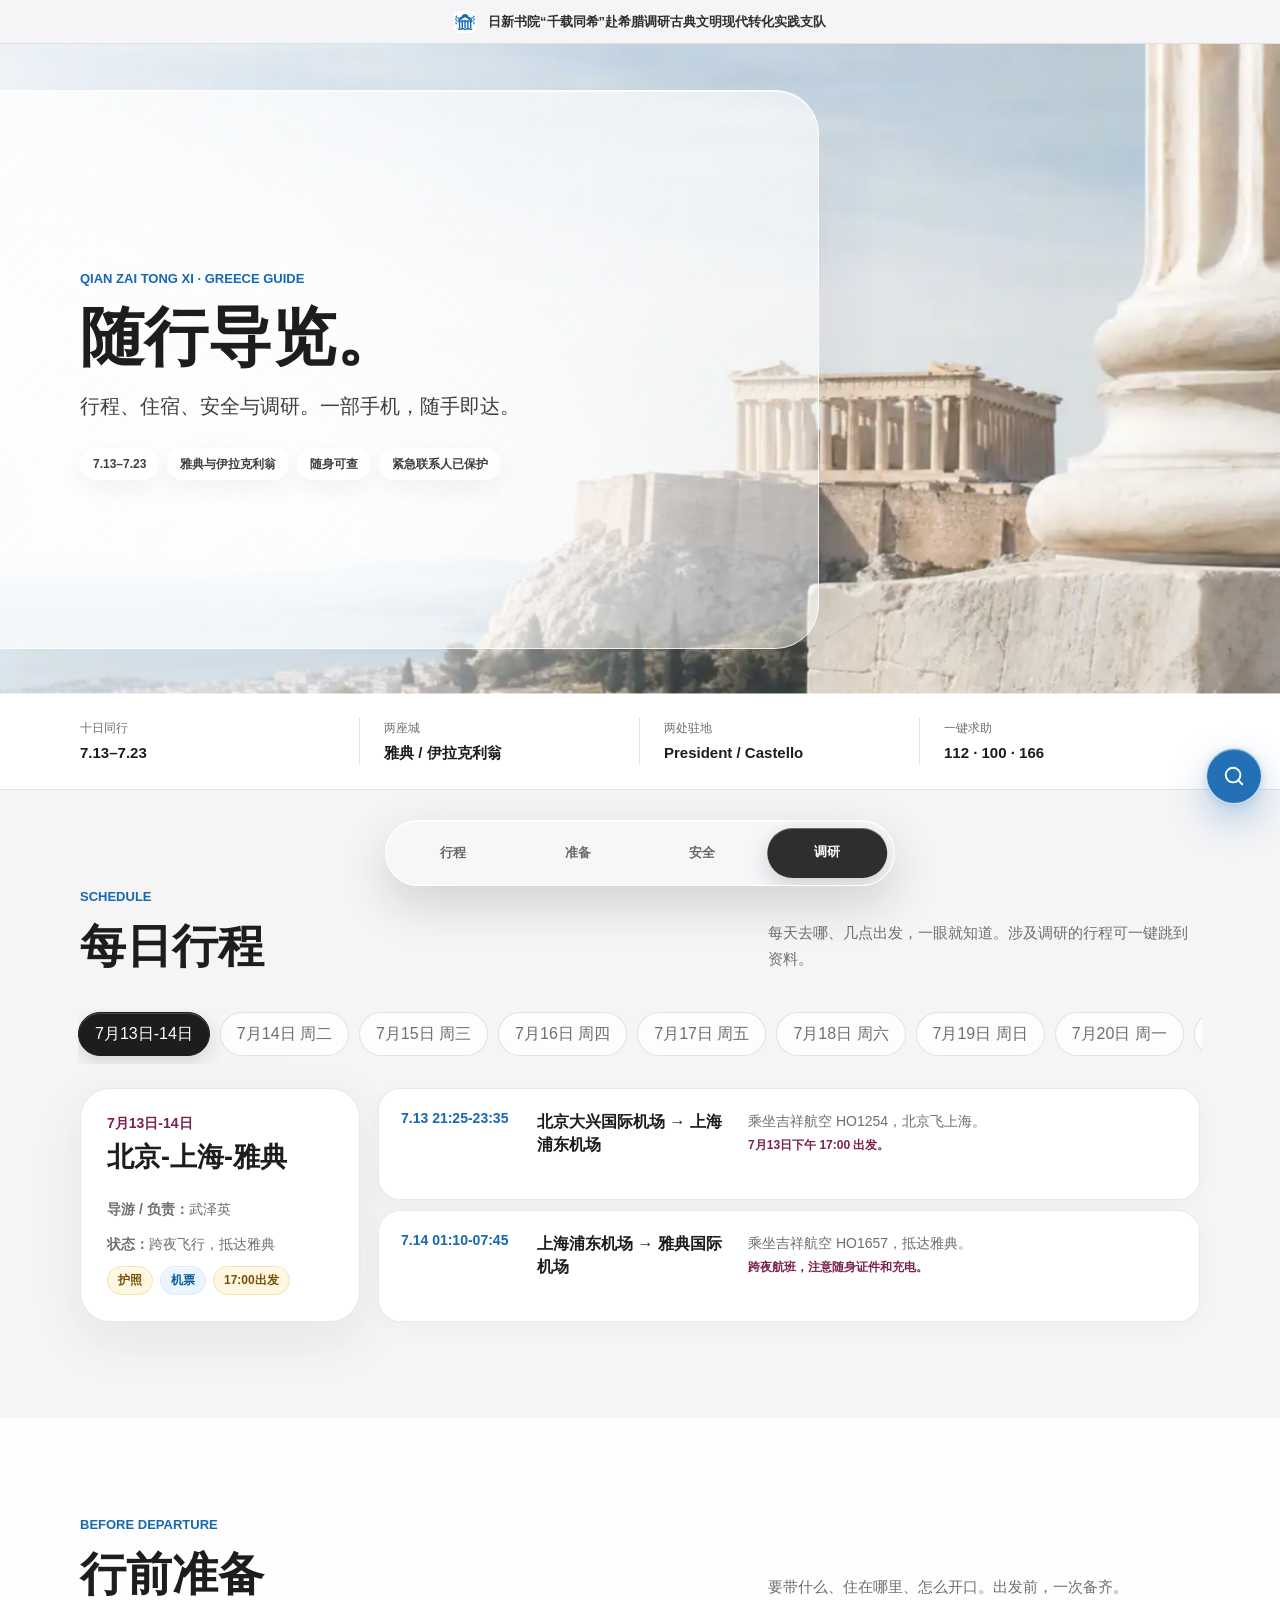
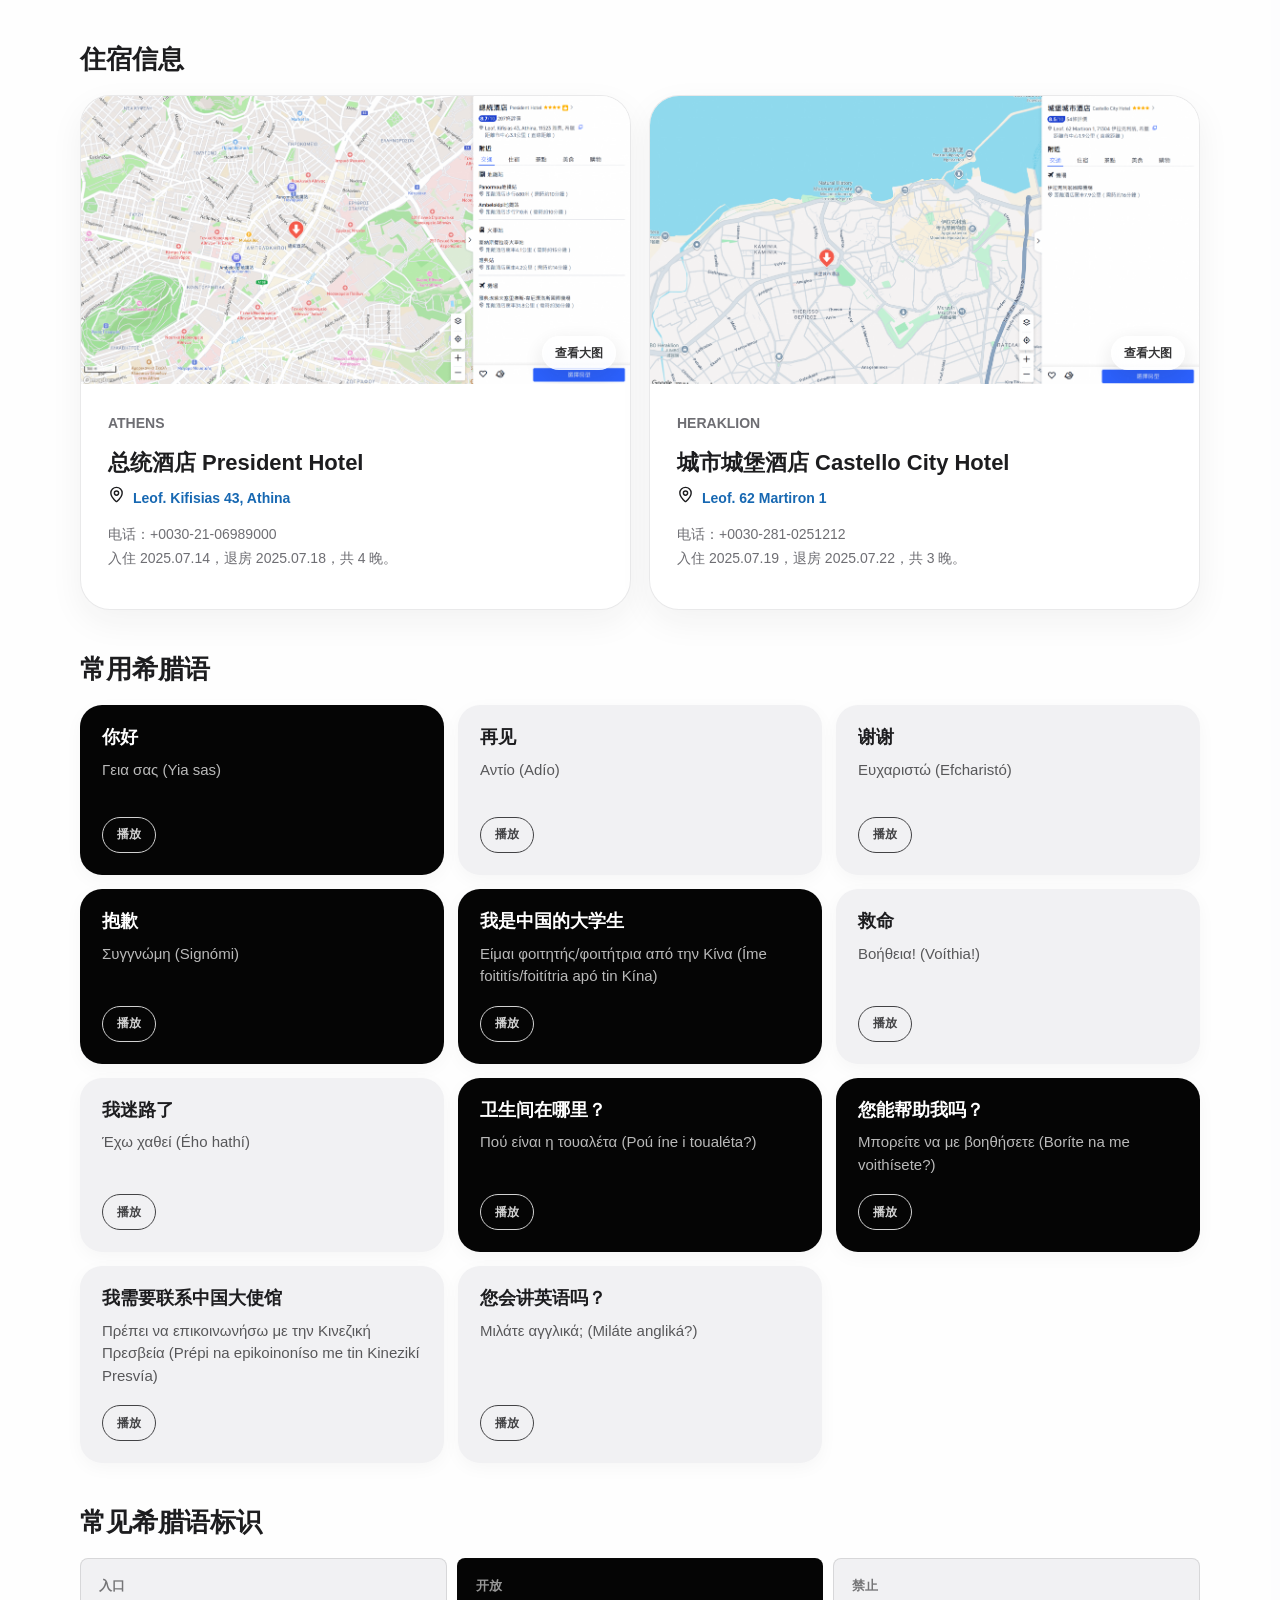
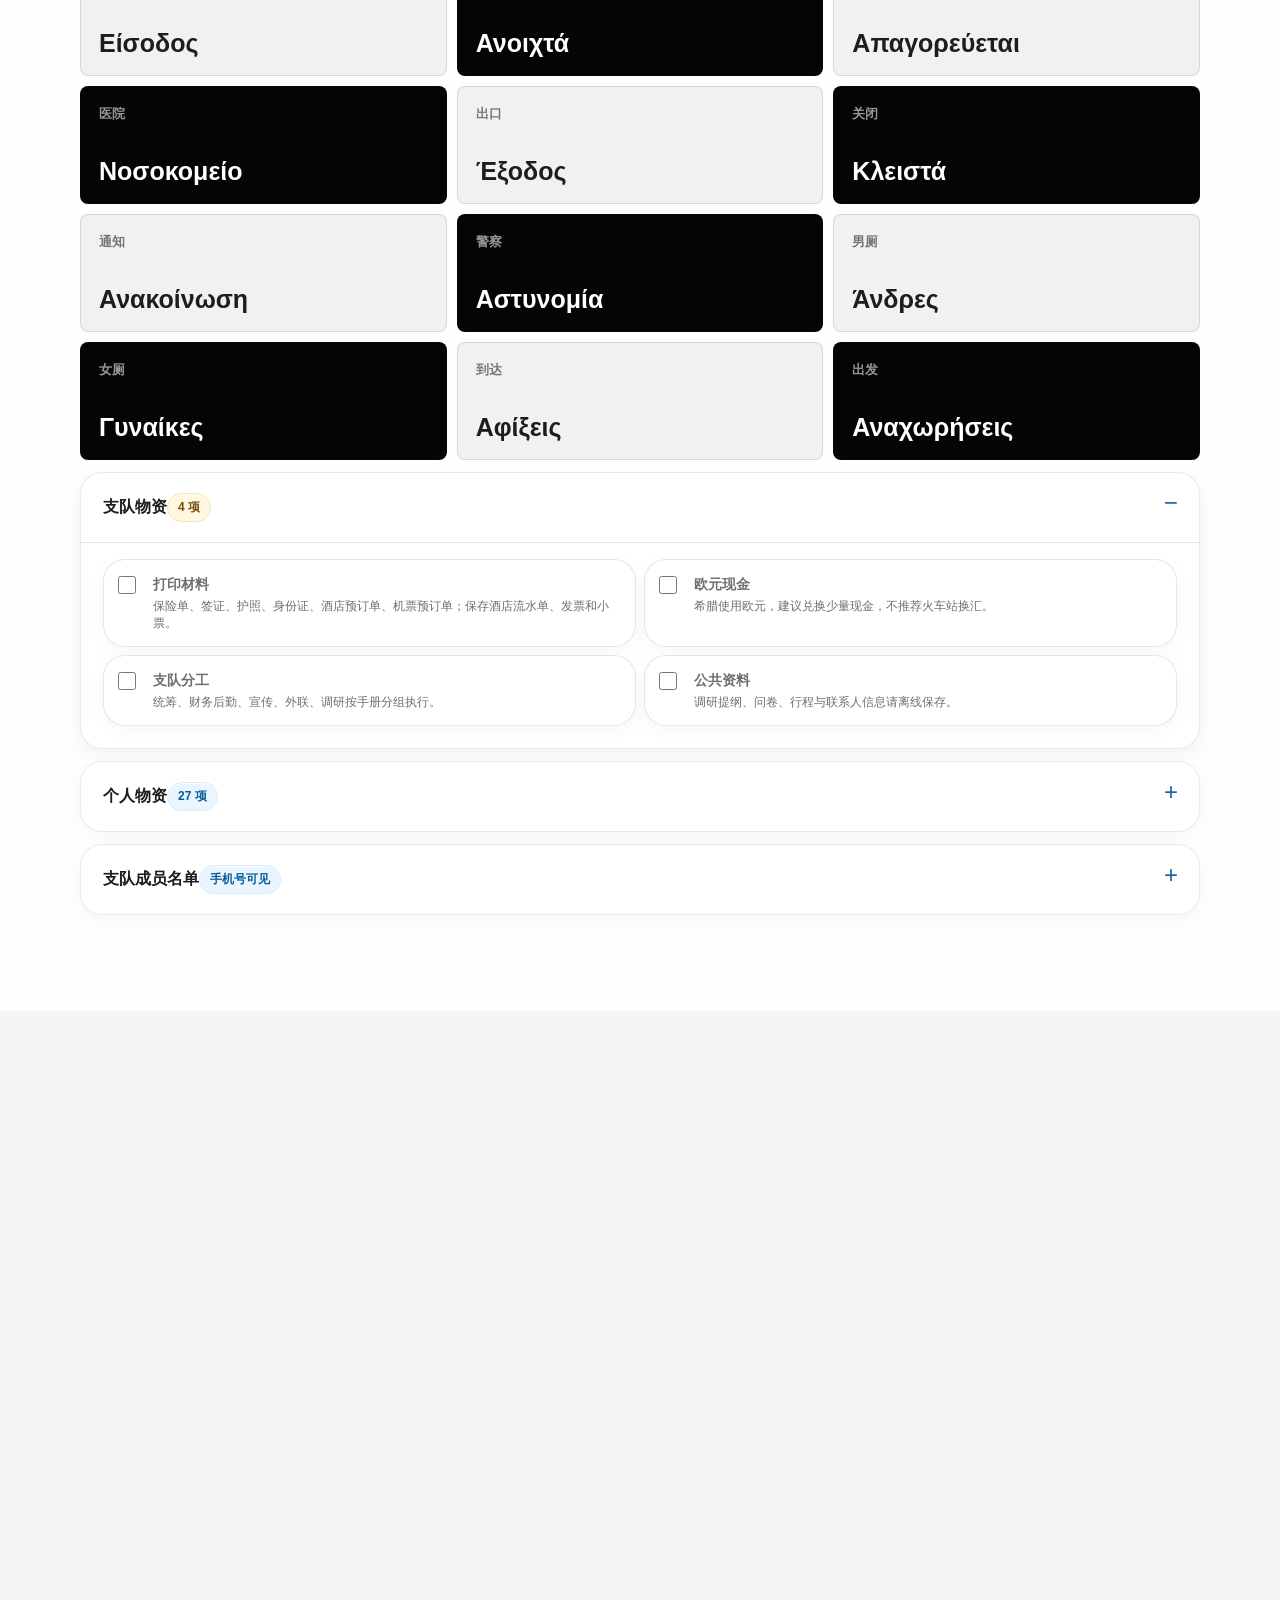
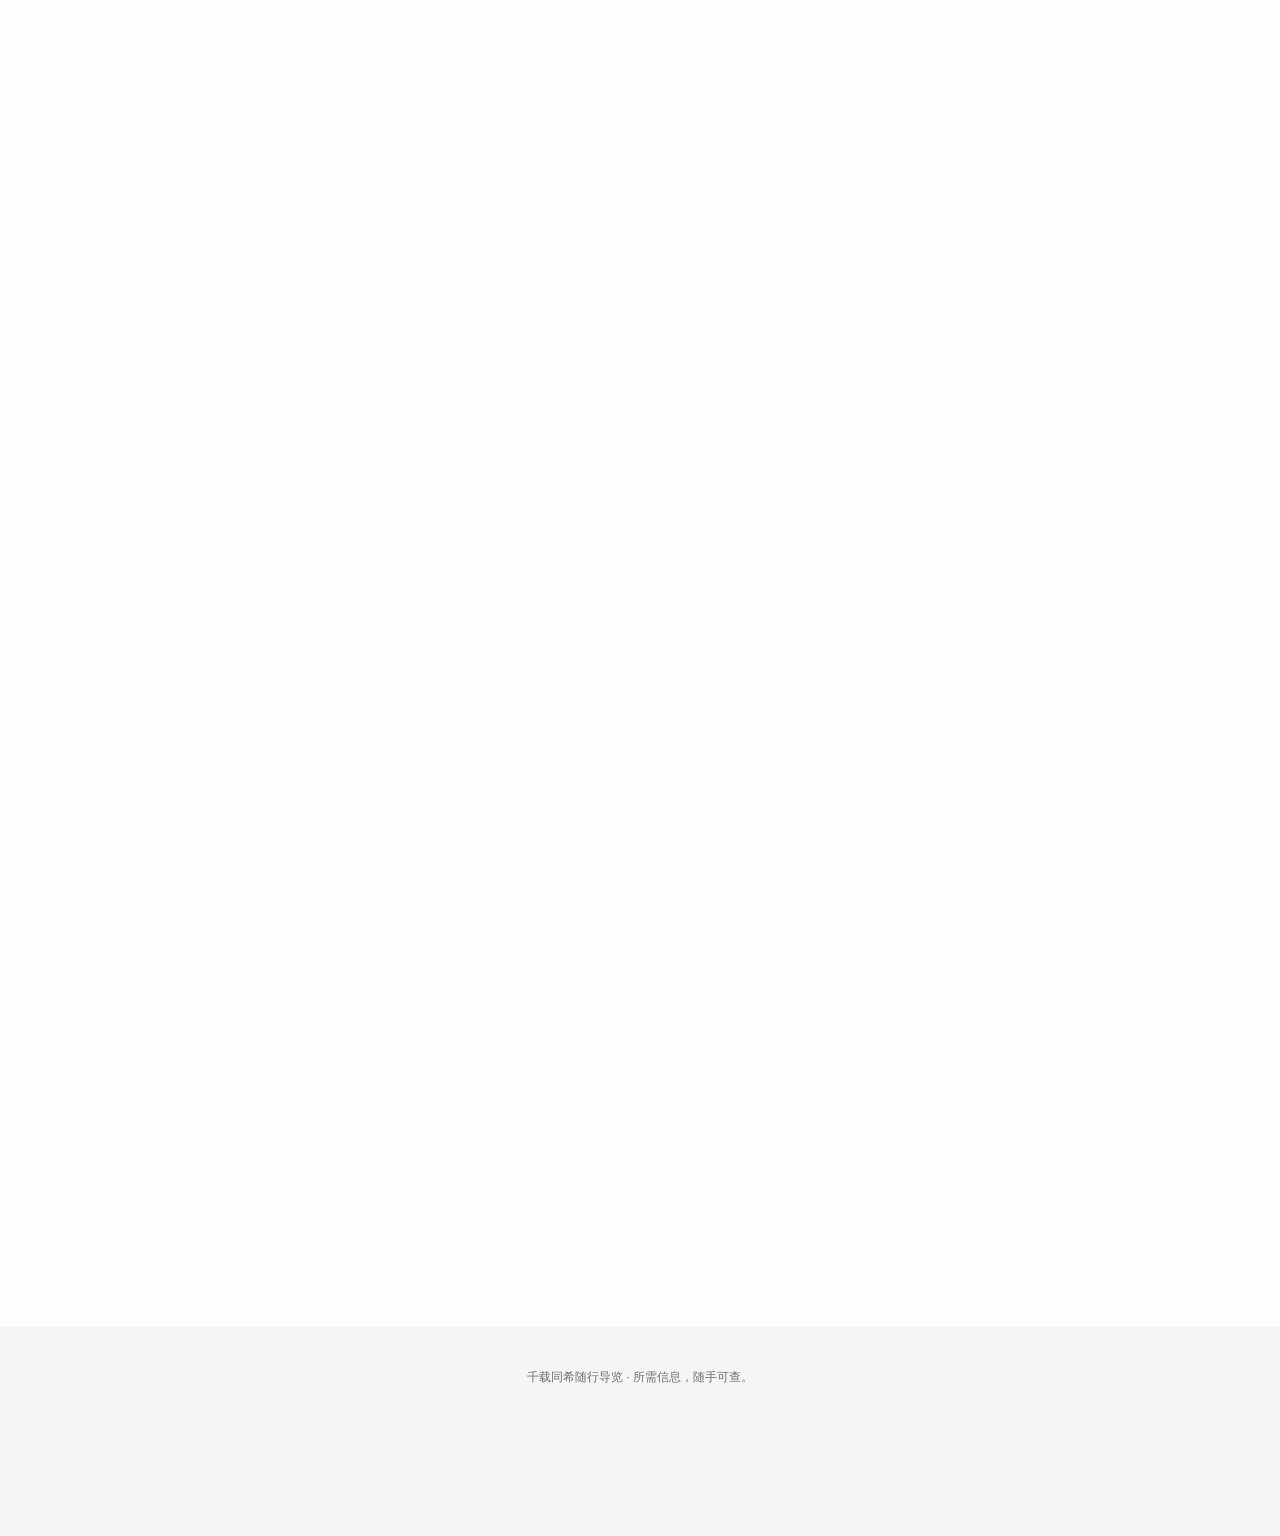
==== commit d03837ce: "Update schedule and packing notes" ====
--- a/index.html
+++ b/index.html
@@ -6,7 +6,7 @@
   <meta name="theme-color" content="#f5f5f7">
   <title>千载同希随行导览</title>
   <link rel="preload" as="image" href="assets/visuals/hero-greece-apple-1200.webp" type="image/webp" fetchpriority="high">
-  <link rel="stylesheet" href="assets/styles-v2.css?v=16">
+  <link rel="stylesheet" href="assets/styles-v2.css?v=17">
   <link rel="stylesheet" href="assets/visual-v8.css?v=1">
   <link rel="stylesheet" href="assets/visual-v9.css?v=3">
 </head>
@@ -66,7 +66,7 @@
   <div class="search-overlay" id="searchOverlay" aria-hidden="true"><aside class="search-panel" role="dialog" aria-modal="true" aria-labelledby="searchTitle"><div class="search-head"><h2 id="searchTitle">快速检索</h2><button class="close-search" id="closeSearch" type="button" aria-label="关闭搜索">×</button></div><p style="color:var(--muted);font-size:13px">想找什么，直接输入。亲属紧急联系人不会进入搜索。</p><div class="search-box"><input id="searchInput" type="search" placeholder="例如：护照、5日票、166、克诺索斯"><button class="button" id="searchButton" type="button">搜索</button></div><div class="search-results" id="searchResults"></div></aside></div>
   <div class="research-view" id="researchView" aria-hidden="true"><div class="research-view-bg" id="researchViewBg" aria-hidden="true"></div><article class="research-view-panel" role="dialog" aria-modal="true" aria-labelledby="researchViewTitle"><button class="research-return" id="closeResearchView" type="button" aria-label="返回调研列表">返回</button><header class="research-view-hero" id="researchViewHero"><span class="research-kicker" id="researchViewKicker"></span><h2 id="researchViewTitle"></h2><p id="researchViewTopic"></p><small id="researchViewLocation"></small></header><div class="research-view-body" id="researchViewBody"></div></article></div>
   <div class="image-viewer" id="imageViewer" aria-hidden="true"><div class="image-viewer-dialog" role="dialog" aria-modal="true" aria-labelledby="imageViewerTitle"><button class="image-viewer-close" id="closeImageViewer" type="button" aria-label="关闭酒店图片">×</button><figure class="image-viewer-figure"><div class="image-viewer-photo"><img id="imageViewerImage" src="" alt=""></div><figcaption><strong id="imageViewerTitle"></strong><span id="imageViewerAddress"></span></figcaption></figure></div></div>
-  <script src="assets/app-v10.js?v=16"></script>
+  <script src="assets/app-v10.js?v=17"></script>
 </body>
 </html>
 
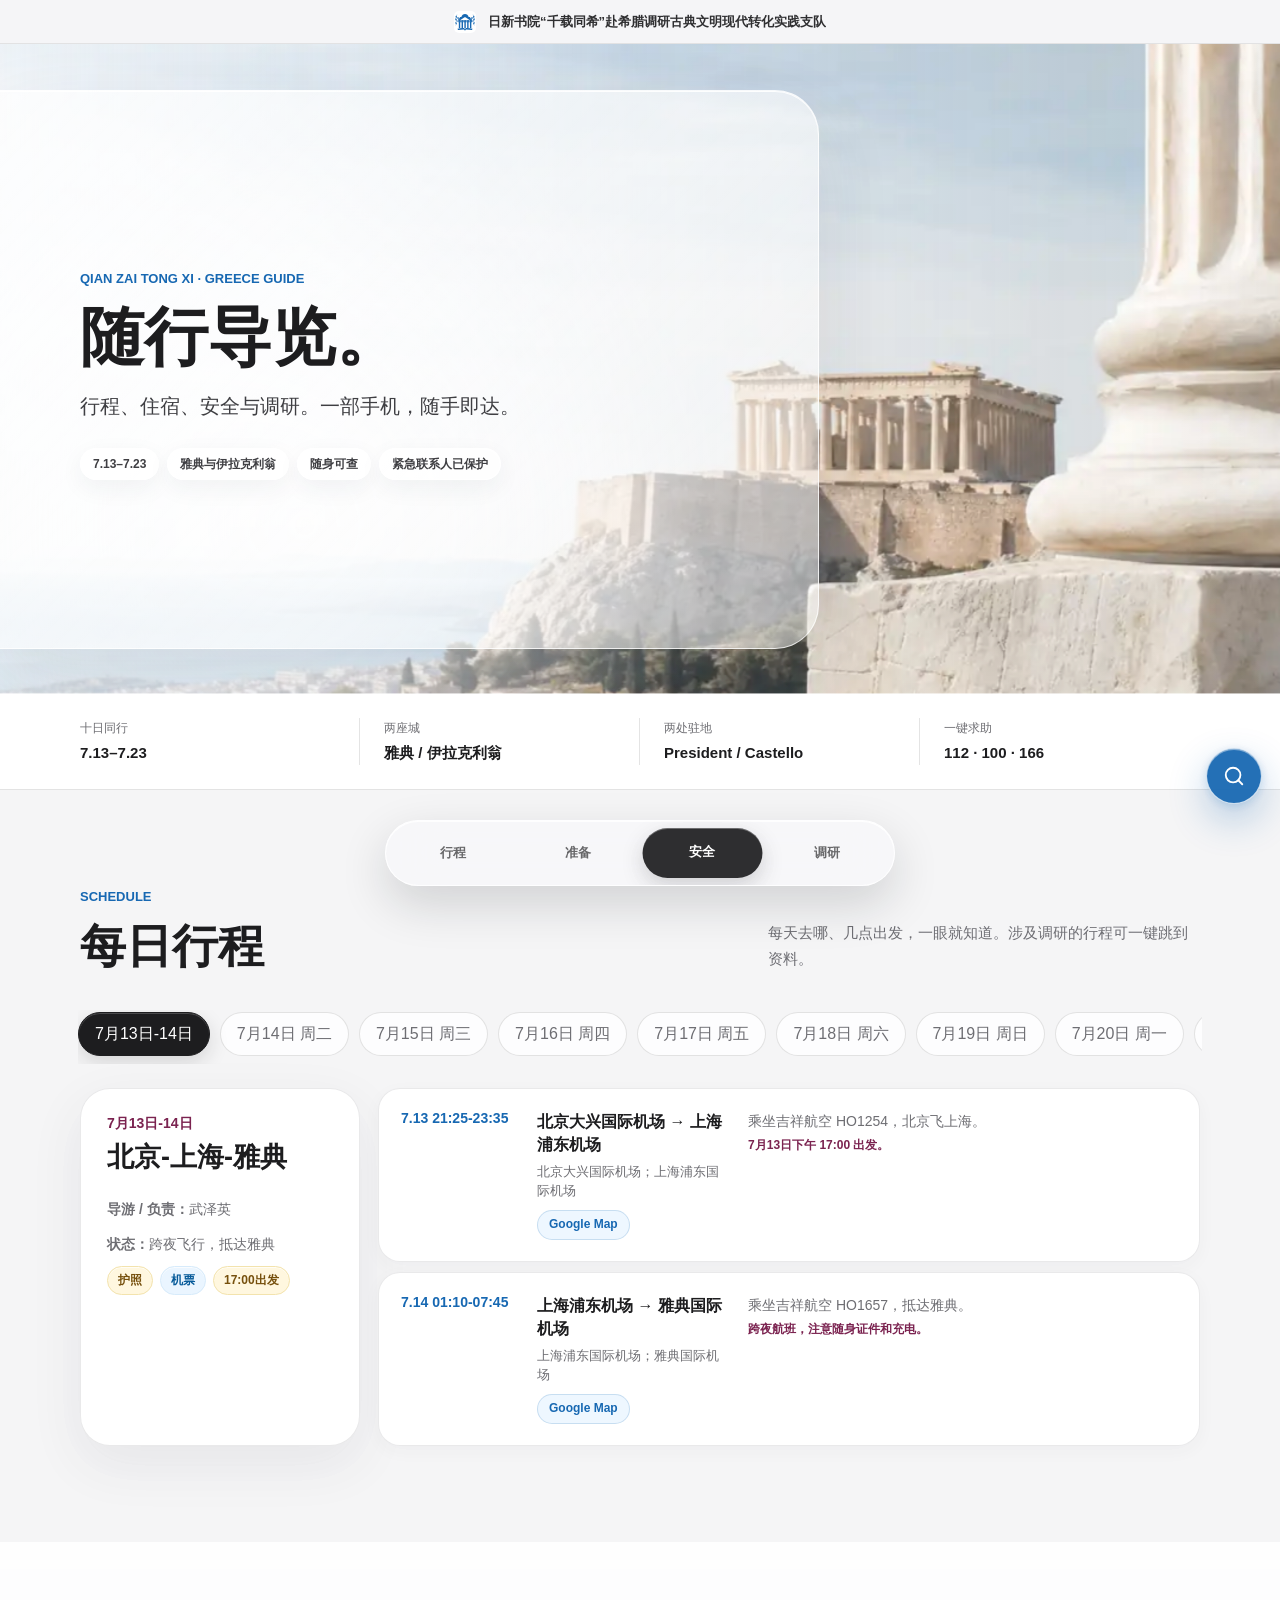
==== commit 25f9a896: "Add schedule addresses and map links" ====
--- a/index.html
+++ b/index.html
@@ -6,7 +6,7 @@
   <meta name="theme-color" content="#f5f5f7">
   <title>千载同希随行导览</title>
   <link rel="preload" as="image" href="assets/visuals/hero-greece-apple-1200.webp" type="image/webp" fetchpriority="high">
-  <link rel="stylesheet" href="assets/styles-v2.css?v=17">
+  <link rel="stylesheet" href="assets/styles-v2.css?v=18">
   <link rel="stylesheet" href="assets/visual-v8.css?v=1">
   <link rel="stylesheet" href="assets/visual-v9.css?v=3">
 </head>
@@ -66,7 +66,7 @@
   <div class="search-overlay" id="searchOverlay" aria-hidden="true"><aside class="search-panel" role="dialog" aria-modal="true" aria-labelledby="searchTitle"><div class="search-head"><h2 id="searchTitle">快速检索</h2><button class="close-search" id="closeSearch" type="button" aria-label="关闭搜索">×</button></div><p style="color:var(--muted);font-size:13px">想找什么，直接输入。亲属紧急联系人不会进入搜索。</p><div class="search-box"><input id="searchInput" type="search" placeholder="例如：护照、5日票、166、克诺索斯"><button class="button" id="searchButton" type="button">搜索</button></div><div class="search-results" id="searchResults"></div></aside></div>
   <div class="research-view" id="researchView" aria-hidden="true"><div class="research-view-bg" id="researchViewBg" aria-hidden="true"></div><article class="research-view-panel" role="dialog" aria-modal="true" aria-labelledby="researchViewTitle"><button class="research-return" id="closeResearchView" type="button" aria-label="返回调研列表">返回</button><header class="research-view-hero" id="researchViewHero"><span class="research-kicker" id="researchViewKicker"></span><h2 id="researchViewTitle"></h2><p id="researchViewTopic"></p><small id="researchViewLocation"></small></header><div class="research-view-body" id="researchViewBody"></div></article></div>
   <div class="image-viewer" id="imageViewer" aria-hidden="true"><div class="image-viewer-dialog" role="dialog" aria-modal="true" aria-labelledby="imageViewerTitle"><button class="image-viewer-close" id="closeImageViewer" type="button" aria-label="关闭酒店图片">×</button><figure class="image-viewer-figure"><div class="image-viewer-photo"><img id="imageViewerImage" src="" alt=""></div><figcaption><strong id="imageViewerTitle"></strong><span id="imageViewerAddress"></span></figcaption></figure></div></div>
-  <script src="assets/app-v10.js?v=17"></script>
+  <script src="assets/app-v10.js?v=18"></script>
 </body>
 </html>
 
--- a/assets/styles-v2.css
+++ b/assets/styles-v2.css
@@ -6,7 +6,7 @@
 .status-band{background:var(--paper);border-bottom:1px solid var(--line)}.status-grid{width:min(1120px,calc(100% - 44px));margin:0 auto;display:grid;grid-template-columns:repeat(4,1fr);padding:24px 0}.status-item{min-width:0;padding:2px 24px;border-right:1px solid var(--line)}.status-item:first-child{padding-left:0}.status-item:last-child{padding-right:0;border-right:0}.status-item span{display:block;margin-bottom:5px;color:var(--muted);font-size:12px}.status-item strong{display:block;overflow-wrap:anywhere;font-size:15px;line-height:1.4}
 .band{padding:96px 0}.band.white{background:var(--paper)}.band.gray{background:var(--canvas)}.section-inner{width:min(1120px,calc(100% - 44px));margin:0 auto}.section-head{display:grid;grid-template-columns:minmax(0,1.2fr) minmax(280px,.8fr);align-items:end;gap:40px;margin-bottom:38px}.section-head h2{margin-bottom:0;font-size:46px;line-height:1.08;font-weight:700}.section-head>p{margin:0;color:var(--muted);font-size:15px}.subhead{margin:44px 0 20px;font-size:26px;line-height:1.2}
 .tabs{display:flex;gap:10px;margin:0 -2px 24px;padding:2px 2px 8px;overflow-x:auto;scrollbar-width:none}.tabs::-webkit-scrollbar{display:none}.tab-button,.segment-button{min-height:42px;border:1px solid var(--line);border-radius:999px;padding:9px 16px;color:var(--muted);background:rgba(255,255,255,.8);cursor:pointer;white-space:nowrap;transition:color 180ms var(--ease),background 180ms var(--ease),transform 180ms var(--ease)}.tab-button:hover,.segment-button:hover{transform:translateY(-1px)}.tab-button.is-active,.segment-button.is-active{color:#fff;background:var(--ink);border-color:var(--ink)}
-.schedule-layout{display:grid;grid-template-columns:280px minmax(0,1fr);gap:18px}.day-summary,.event,.hotel,.phone-card,.phrase-card,.check-row,details,.search-result{border:1px solid var(--line);border-radius:8px;background:rgba(255,255,255,.94)}.day-summary{min-height:220px;padding:26px;box-shadow:var(--shadow)}.day-summary .date{margin-bottom:8px;color:var(--wine);font-size:14px;font-weight:700}.day-summary .city{margin-bottom:24px;font-size:27px;line-height:1.2;font-weight:700}.day-summary p{margin-bottom:10px;color:var(--muted);font-size:14px}.tags{display:flex;flex-wrap:wrap;gap:7px}.timeline{display:grid;gap:10px}.event{display:grid;grid-template-columns:118px minmax(130px,.45fr) minmax(0,1fr);gap:18px;align-items:start;padding:21px 22px}.event-time{color:var(--blue);font-size:14px;font-weight:750}.event-place{font-weight:700;line-height:1.45}.event p{margin:0;color:var(--muted);font-size:14px;line-height:1.6}.event-note{display:block;margin-top:4px;color:var(--wine);font-size:12px;font-weight:650}
+.schedule-layout{display:grid;grid-template-columns:280px minmax(0,1fr);gap:18px}.day-summary,.event,.hotel,.phone-card,.phrase-card,.check-row,details,.search-result{border:1px solid var(--line);border-radius:8px;background:rgba(255,255,255,.94)}.day-summary{min-height:220px;padding:26px;box-shadow:var(--shadow)}.day-summary .date{margin-bottom:8px;color:var(--wine);font-size:14px;font-weight:700}.day-summary .city{margin-bottom:24px;font-size:27px;line-height:1.2;font-weight:700}.day-summary p{margin-bottom:10px;color:var(--muted);font-size:14px}.tags{display:flex;flex-wrap:wrap;gap:7px}.timeline{display:grid;gap:10px}.event{display:grid;grid-template-columns:118px minmax(130px,.45fr) minmax(0,1fr);gap:18px;align-items:start;padding:21px 22px}.event-time{color:var(--blue);font-size:14px;font-weight:750}.event-place{font-weight:700;line-height:1.45}.event-place strong{display:block}.event-address{display:block;margin-top:7px;color:var(--muted);font-size:13px;font-weight:520;line-height:1.45}.event-map{display:inline-flex;align-items:center;min-height:30px;margin-top:9px;border:1px solid rgba(23,104,178,.18);border-radius:999px;padding:0 11px;background:#eef7ff;color:var(--blue);font-size:12px;font-weight:760;text-decoration:none;transition:transform .18s var(--ease-out),background .18s var(--ease-out),border-color .18s var(--ease-out)}.event-map:hover{border-color:rgba(23,104,178,.28);background:#e2f1ff;transform:translateY(-1px)}.event-map:active{transform:scale(.97)}.event p{margin:0;color:var(--muted);font-size:14px;line-height:1.6}.event-note{display:block;margin-top:4px;color:var(--wine);font-size:12px;font-weight:650}
 .grid-2{display:grid;grid-template-columns:repeat(2,minmax(0,1fr));gap:18px}.grid-3{display:grid;grid-template-columns:repeat(3,minmax(0,1fr));gap:14px}.hotel{overflow:hidden}.hotel-media{aspect-ratio:16/8.4;overflow:hidden;background:#e9e9eb}.hotel-media img{width:100%;height:100%;object-fit:cover}.hotel-body{padding:24px}.hotel h3{margin-bottom:8px;font-size:22px}.hotel p{margin-bottom:12px;color:var(--muted);font-size:14px}.address{display:flex;align-items:flex-start;gap:8px;color:var(--blue)!important;font-weight:650}.icon{width:17px;height:17px;flex:0 0 17px}
 .phrase-grid,.sign-grid{display:grid;grid-template-columns:repeat(3,minmax(0,1fr));gap:10px}.phrase-card{padding:18px}.phrase-card strong{display:block;margin-bottom:7px}.phrase-card span{color:var(--blue);font-size:14px;line-height:1.5}
 details{margin-top:12px;overflow:clip}summary{position:relative;padding:20px 48px 20px 22px;cursor:pointer;list-style:none;font-size:16px;font-weight:700}summary::-webkit-details-marker{display:none}summary::after{content:"+";position:absolute;right:21px;top:17px;color:var(--blue);font-size:24px;font-weight:400}details[open] summary::after{content:"−"}.details-body{padding:0 22px 22px;border-top:1px solid var(--line)}.details-body>p:first-child,.details-body>ul:first-child{margin-top:18px}.details-body p{color:var(--muted)}.check-grid{display:grid;grid-template-columns:repeat(2,minmax(0,1fr));gap:8px;margin-top:16px}.check-row{min-height:68px;display:grid;grid-template-columns:24px minmax(0,1fr);gap:11px;align-items:start;padding:14px;cursor:pointer}.check-row input{width:18px;height:18px;margin:2px 0 0;accent-color:var(--blue)}.check-row strong{display:block;margin-bottom:3px;font-size:14px}.check-row span{color:var(--muted);font-size:12px;line-height:1.45}.note{margin:14px 0 0;padding:14px 16px;border-left:3px solid var(--gold);color:#5d4a24;background:#fff9e9;font-size:13px;line-height:1.6}
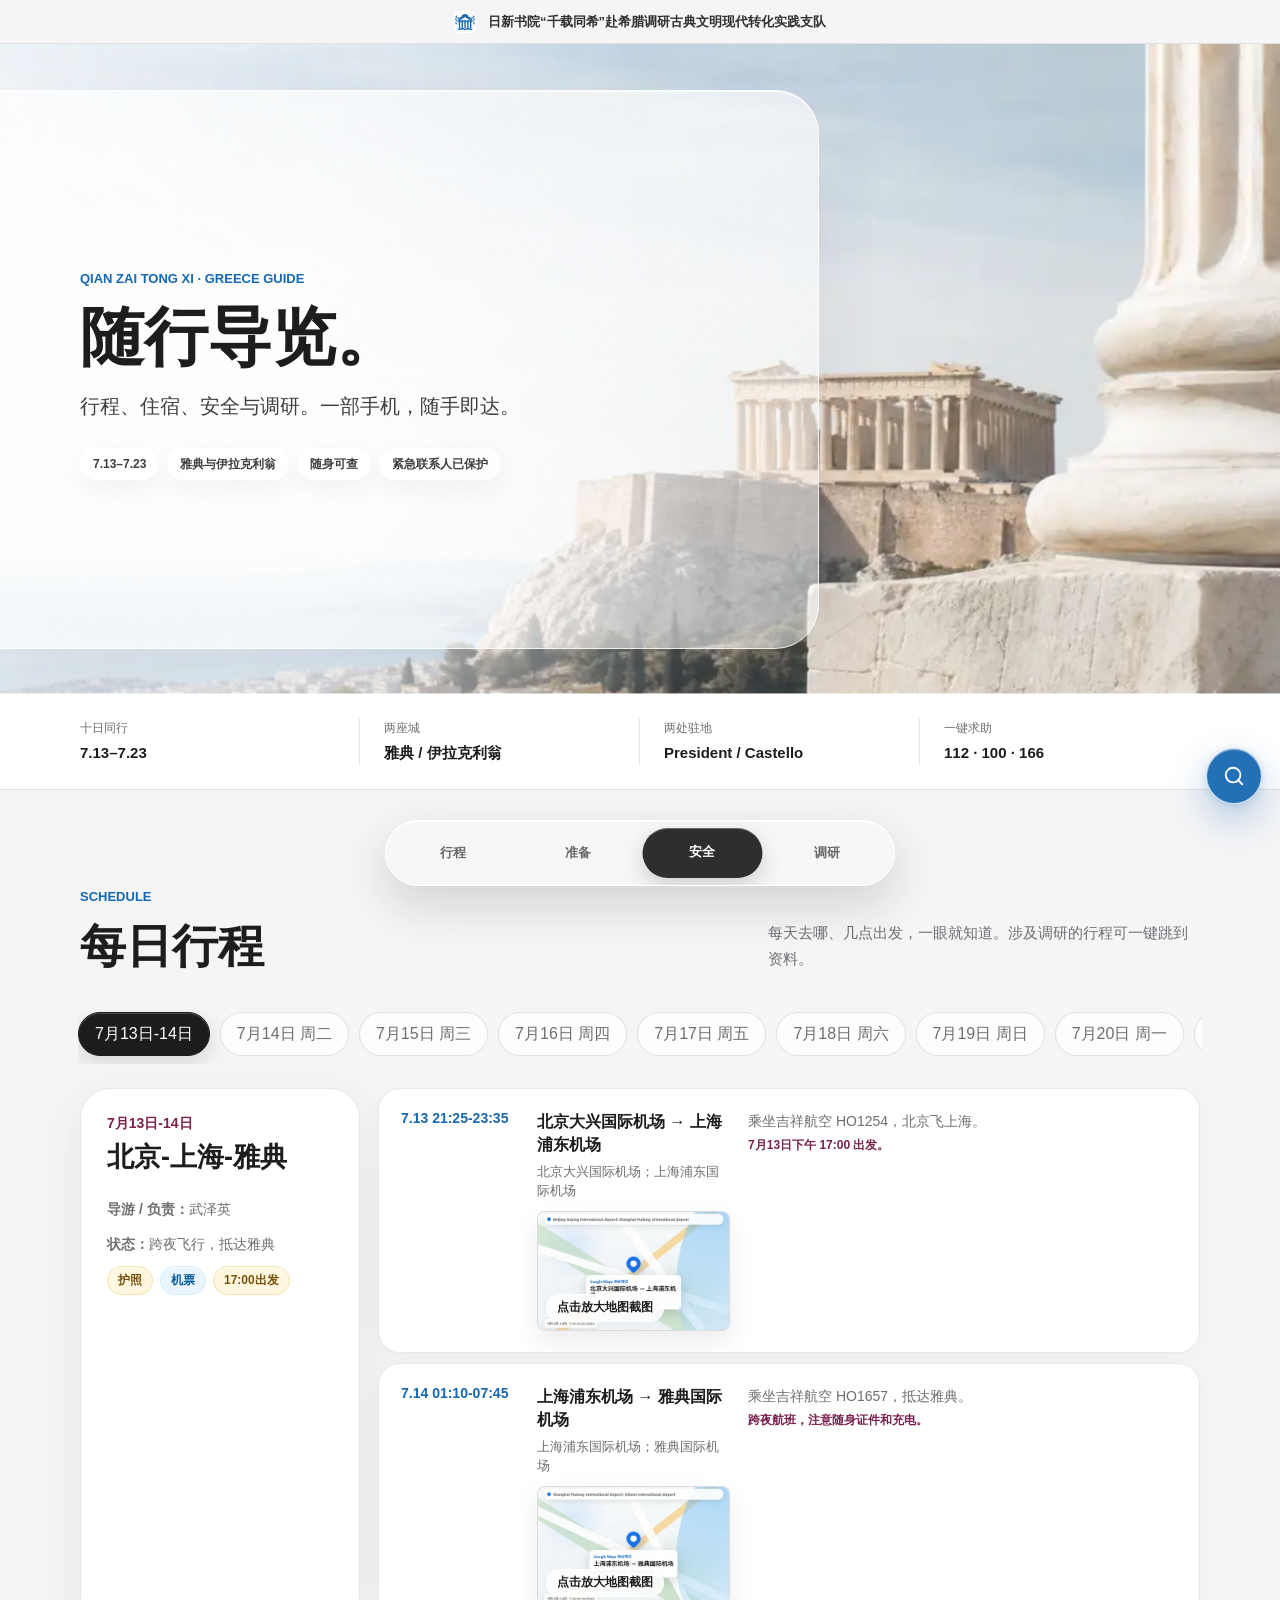
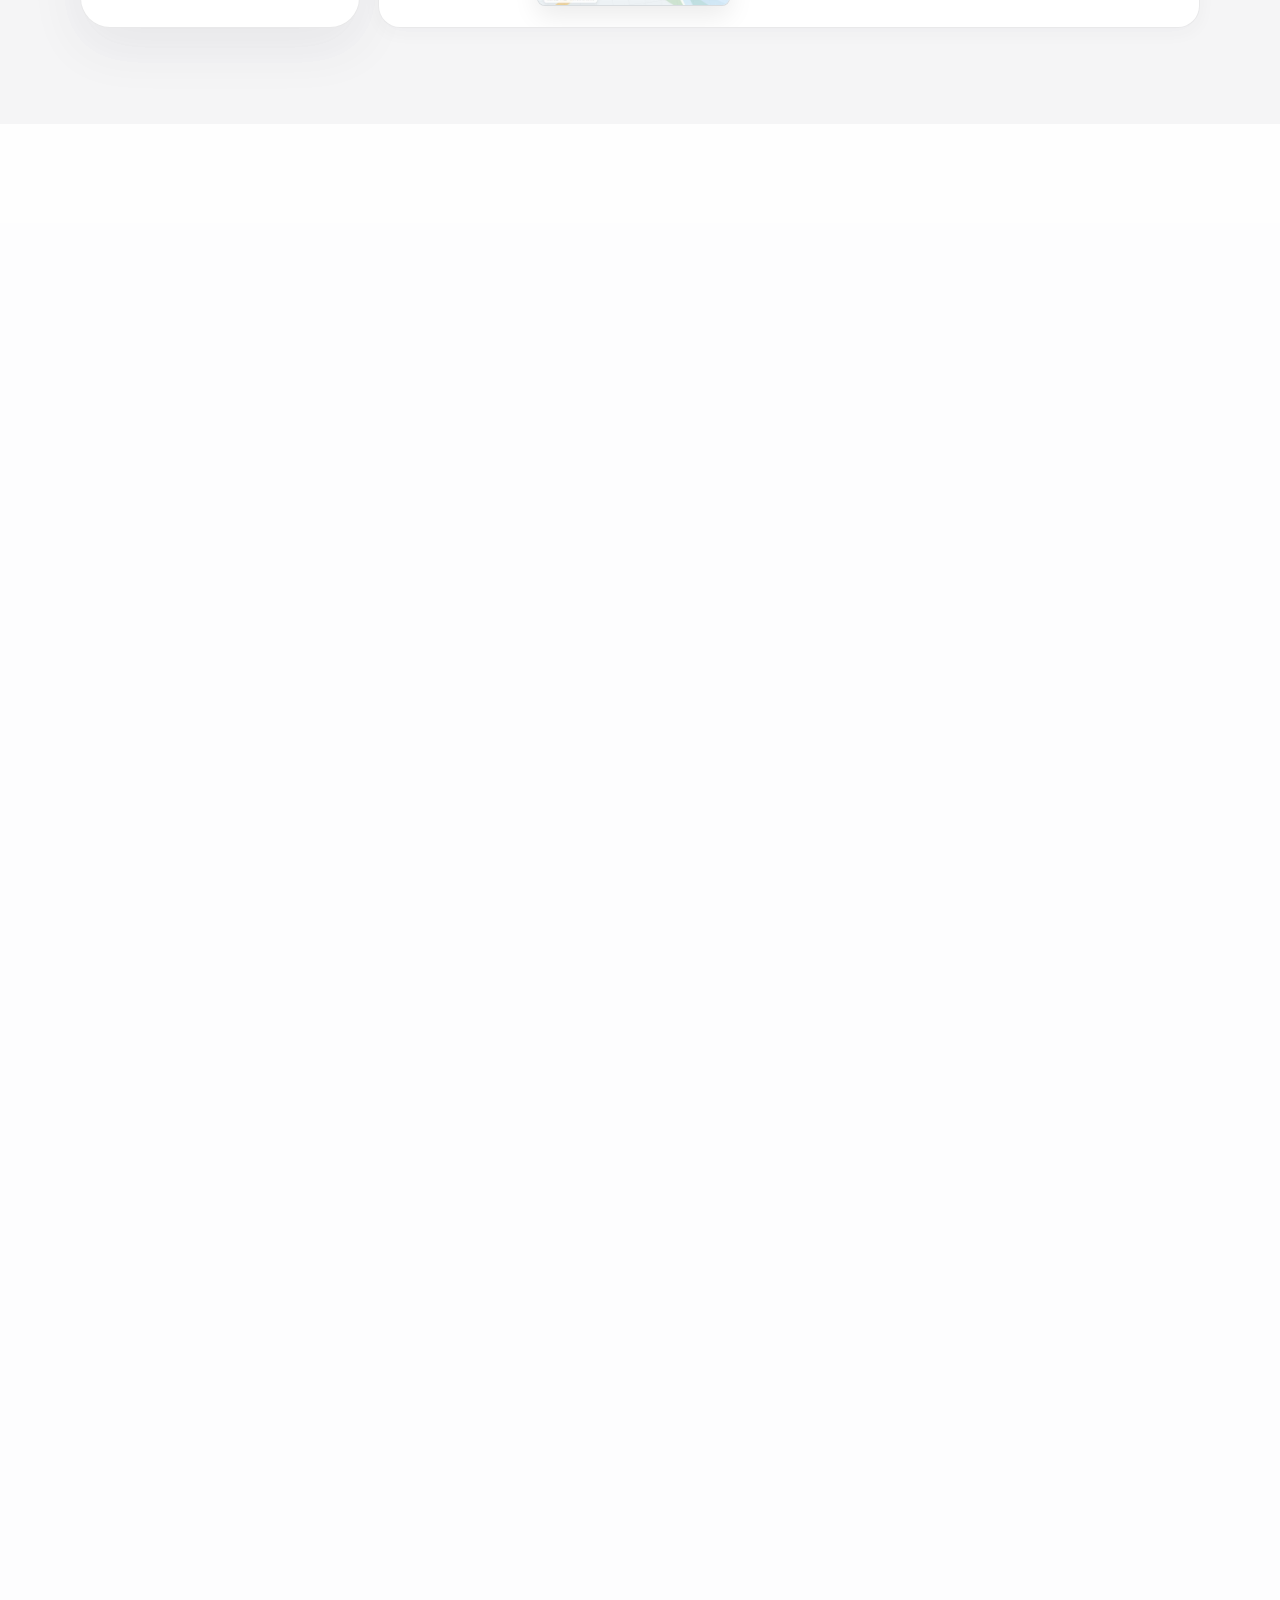
==== commit a93b3dd1: "Replace map links with local previews" ====
--- a/index.html
+++ b/index.html
@@ -6,7 +6,7 @@
   <meta name="theme-color" content="#f5f5f7">
   <title>千载同希随行导览</title>
   <link rel="preload" as="image" href="assets/visuals/hero-greece-apple-1200.webp" type="image/webp" fetchpriority="high">
-  <link rel="stylesheet" href="assets/styles-v2.css?v=18">
+  <link rel="stylesheet" href="assets/styles-v2.css?v=19">
   <link rel="stylesheet" href="assets/visual-v8.css?v=1">
   <link rel="stylesheet" href="assets/visual-v9.css?v=3">
 </head>
@@ -66,7 +66,7 @@
   <div class="search-overlay" id="searchOverlay" aria-hidden="true"><aside class="search-panel" role="dialog" aria-modal="true" aria-labelledby="searchTitle"><div class="search-head"><h2 id="searchTitle">快速检索</h2><button class="close-search" id="closeSearch" type="button" aria-label="关闭搜索">×</button></div><p style="color:var(--muted);font-size:13px">想找什么，直接输入。亲属紧急联系人不会进入搜索。</p><div class="search-box"><input id="searchInput" type="search" placeholder="例如：护照、5日票、166、克诺索斯"><button class="button" id="searchButton" type="button">搜索</button></div><div class="search-results" id="searchResults"></div></aside></div>
   <div class="research-view" id="researchView" aria-hidden="true"><div class="research-view-bg" id="researchViewBg" aria-hidden="true"></div><article class="research-view-panel" role="dialog" aria-modal="true" aria-labelledby="researchViewTitle"><button class="research-return" id="closeResearchView" type="button" aria-label="返回调研列表">返回</button><header class="research-view-hero" id="researchViewHero"><span class="research-kicker" id="researchViewKicker"></span><h2 id="researchViewTitle"></h2><p id="researchViewTopic"></p><small id="researchViewLocation"></small></header><div class="research-view-body" id="researchViewBody"></div></article></div>
   <div class="image-viewer" id="imageViewer" aria-hidden="true"><div class="image-viewer-dialog" role="dialog" aria-modal="true" aria-labelledby="imageViewerTitle"><button class="image-viewer-close" id="closeImageViewer" type="button" aria-label="关闭酒店图片">×</button><figure class="image-viewer-figure"><div class="image-viewer-photo"><img id="imageViewerImage" src="" alt=""></div><figcaption><strong id="imageViewerTitle"></strong><span id="imageViewerAddress"></span></figcaption></figure></div></div>
-  <script src="assets/app-v10.js?v=18"></script>
+  <script src="assets/app-v10.js?v=19"></script>
 </body>
 </html>
 
--- a/assets/styles-v2.css
+++ b/assets/styles-v2.css
@@ -6,7 +6,7 @@
 .status-band{background:var(--paper);border-bottom:1px solid var(--line)}.status-grid{width:min(1120px,calc(100% - 44px));margin:0 auto;display:grid;grid-template-columns:repeat(4,1fr);padding:24px 0}.status-item{min-width:0;padding:2px 24px;border-right:1px solid var(--line)}.status-item:first-child{padding-left:0}.status-item:last-child{padding-right:0;border-right:0}.status-item span{display:block;margin-bottom:5px;color:var(--muted);font-size:12px}.status-item strong{display:block;overflow-wrap:anywhere;font-size:15px;line-height:1.4}
 .band{padding:96px 0}.band.white{background:var(--paper)}.band.gray{background:var(--canvas)}.section-inner{width:min(1120px,calc(100% - 44px));margin:0 auto}.section-head{display:grid;grid-template-columns:minmax(0,1.2fr) minmax(280px,.8fr);align-items:end;gap:40px;margin-bottom:38px}.section-head h2{margin-bottom:0;font-size:46px;line-height:1.08;font-weight:700}.section-head>p{margin:0;color:var(--muted);font-size:15px}.subhead{margin:44px 0 20px;font-size:26px;line-height:1.2}
 .tabs{display:flex;gap:10px;margin:0 -2px 24px;padding:2px 2px 8px;overflow-x:auto;scrollbar-width:none}.tabs::-webkit-scrollbar{display:none}.tab-button,.segment-button{min-height:42px;border:1px solid var(--line);border-radius:999px;padding:9px 16px;color:var(--muted);background:rgba(255,255,255,.8);cursor:pointer;white-space:nowrap;transition:color 180ms var(--ease),background 180ms var(--ease),transform 180ms var(--ease)}.tab-button:hover,.segment-button:hover{transform:translateY(-1px)}.tab-button.is-active,.segment-button.is-active{color:#fff;background:var(--ink);border-color:var(--ink)}
-.schedule-layout{display:grid;grid-template-columns:280px minmax(0,1fr);gap:18px}.day-summary,.event,.hotel,.phone-card,.phrase-card,.check-row,details,.search-result{border:1px solid var(--line);border-radius:8px;background:rgba(255,255,255,.94)}.day-summary{min-height:220px;padding:26px;box-shadow:var(--shadow)}.day-summary .date{margin-bottom:8px;color:var(--wine);font-size:14px;font-weight:700}.day-summary .city{margin-bottom:24px;font-size:27px;line-height:1.2;font-weight:700}.day-summary p{margin-bottom:10px;color:var(--muted);font-size:14px}.tags{display:flex;flex-wrap:wrap;gap:7px}.timeline{display:grid;gap:10px}.event{display:grid;grid-template-columns:118px minmax(130px,.45fr) minmax(0,1fr);gap:18px;align-items:start;padding:21px 22px}.event-time{color:var(--blue);font-size:14px;font-weight:750}.event-place{font-weight:700;line-height:1.45}.event-place strong{display:block}.event-address{display:block;margin-top:7px;color:var(--muted);font-size:13px;font-weight:520;line-height:1.45}.event-map{display:inline-flex;align-items:center;min-height:30px;margin-top:9px;border:1px solid rgba(23,104,178,.18);border-radius:999px;padding:0 11px;background:#eef7ff;color:var(--blue);font-size:12px;font-weight:760;text-decoration:none;transition:transform .18s var(--ease-out),background .18s var(--ease-out),border-color .18s var(--ease-out)}.event-map:hover{border-color:rgba(23,104,178,.28);background:#e2f1ff;transform:translateY(-1px)}.event-map:active{transform:scale(.97)}.event p{margin:0;color:var(--muted);font-size:14px;line-height:1.6}.event-note{display:block;margin-top:4px;color:var(--wine);font-size:12px;font-weight:650}
+.schedule-layout{display:grid;grid-template-columns:280px minmax(0,1fr);gap:18px}.day-summary,.event,.hotel,.phone-card,.phrase-card,.check-row,details,.search-result{border:1px solid var(--line);border-radius:8px;background:rgba(255,255,255,.94)}.day-summary{min-height:220px;padding:26px;box-shadow:var(--shadow)}.day-summary .date{margin-bottom:8px;color:var(--wine);font-size:14px;font-weight:700}.day-summary .city{margin-bottom:24px;font-size:27px;line-height:1.2;font-weight:700}.day-summary p{margin-bottom:10px;color:var(--muted);font-size:14px}.tags{display:flex;flex-wrap:wrap;gap:7px}.timeline{display:grid;gap:10px}.event{display:grid;grid-template-columns:118px minmax(130px,.45fr) minmax(0,1fr);gap:18px;align-items:start;padding:21px 22px}.event-time{color:var(--blue);font-size:14px;font-weight:750}.event-place{font-weight:700;line-height:1.45}.event-place strong{display:block}.event-address{display:block;margin-top:7px;color:var(--muted);font-size:13px;font-weight:520;line-height:1.45}.event-map-trigger{position:relative;display:block;width:100%;margin-top:10px;overflow:hidden;border:1px solid rgba(29,29,31,.1);border-radius:8px;padding:0;background:#eef3f6;box-shadow:0 10px 26px rgba(0,0,0,.08);cursor:pointer;transition:transform .2s var(--ease-out),box-shadow .2s var(--ease-out),border-color .2s var(--ease-out)}.event-map-trigger img{display:block;width:100%;aspect-ratio:1.62/1;object-fit:cover}.event-map-trigger span{position:absolute;left:8px;bottom:8px;min-height:28px;display:inline-flex;align-items:center;border:1px solid rgba(255,255,255,.78);border-radius:999px;padding:0 10px;background:rgba(255,255,255,.82);color:#1d1d1f;font-size:12px;font-weight:760;backdrop-filter:saturate(150%) blur(12px);-webkit-backdrop-filter:saturate(150%) blur(12px)}.event-map-trigger:hover{border-color:rgba(23,104,178,.24);box-shadow:0 14px 34px rgba(23,104,178,.13);transform:translateY(-1px)}.event-map-trigger:active{transform:scale(.985)}.event-map-trigger:focus-visible{outline:3px solid rgba(23,104,178,.35);outline-offset:3px}.event p{margin:0;color:var(--muted);font-size:14px;line-height:1.6}.event-note{display:block;margin-top:4px;color:var(--wine);font-size:12px;font-weight:650}
 .grid-2{display:grid;grid-template-columns:repeat(2,minmax(0,1fr));gap:18px}.grid-3{display:grid;grid-template-columns:repeat(3,minmax(0,1fr));gap:14px}.hotel{overflow:hidden}.hotel-media{aspect-ratio:16/8.4;overflow:hidden;background:#e9e9eb}.hotel-media img{width:100%;height:100%;object-fit:cover}.hotel-body{padding:24px}.hotel h3{margin-bottom:8px;font-size:22px}.hotel p{margin-bottom:12px;color:var(--muted);font-size:14px}.address{display:flex;align-items:flex-start;gap:8px;color:var(--blue)!important;font-weight:650}.icon{width:17px;height:17px;flex:0 0 17px}
 .phrase-grid,.sign-grid{display:grid;grid-template-columns:repeat(3,minmax(0,1fr));gap:10px}.phrase-card{padding:18px}.phrase-card strong{display:block;margin-bottom:7px}.phrase-card span{color:var(--blue);font-size:14px;line-height:1.5}
 details{margin-top:12px;overflow:clip}summary{position:relative;padding:20px 48px 20px 22px;cursor:pointer;list-style:none;font-size:16px;font-weight:700}summary::-webkit-details-marker{display:none}summary::after{content:"+";position:absolute;right:21px;top:17px;color:var(--blue);font-size:24px;font-weight:400}details[open] summary::after{content:"−"}.details-body{padding:0 22px 22px;border-top:1px solid var(--line)}.details-body>p:first-child,.details-body>ul:first-child{margin-top:18px}.details-body p{color:var(--muted)}.check-grid{display:grid;grid-template-columns:repeat(2,minmax(0,1fr));gap:8px;margin-top:16px}.check-row{min-height:68px;display:grid;grid-template-columns:24px minmax(0,1fr);gap:11px;align-items:start;padding:14px;cursor:pointer}.check-row input{width:18px;height:18px;margin:2px 0 0;accent-color:var(--blue)}.check-row strong{display:block;margin-bottom:3px;font-size:14px}.check-row span{color:var(--muted);font-size:12px;line-height:1.45}.note{margin:14px 0 0;padding:14px 16px;border-left:3px solid var(--gold);color:#5d4a24;background:#fff9e9;font-size:13px;line-height:1.6}
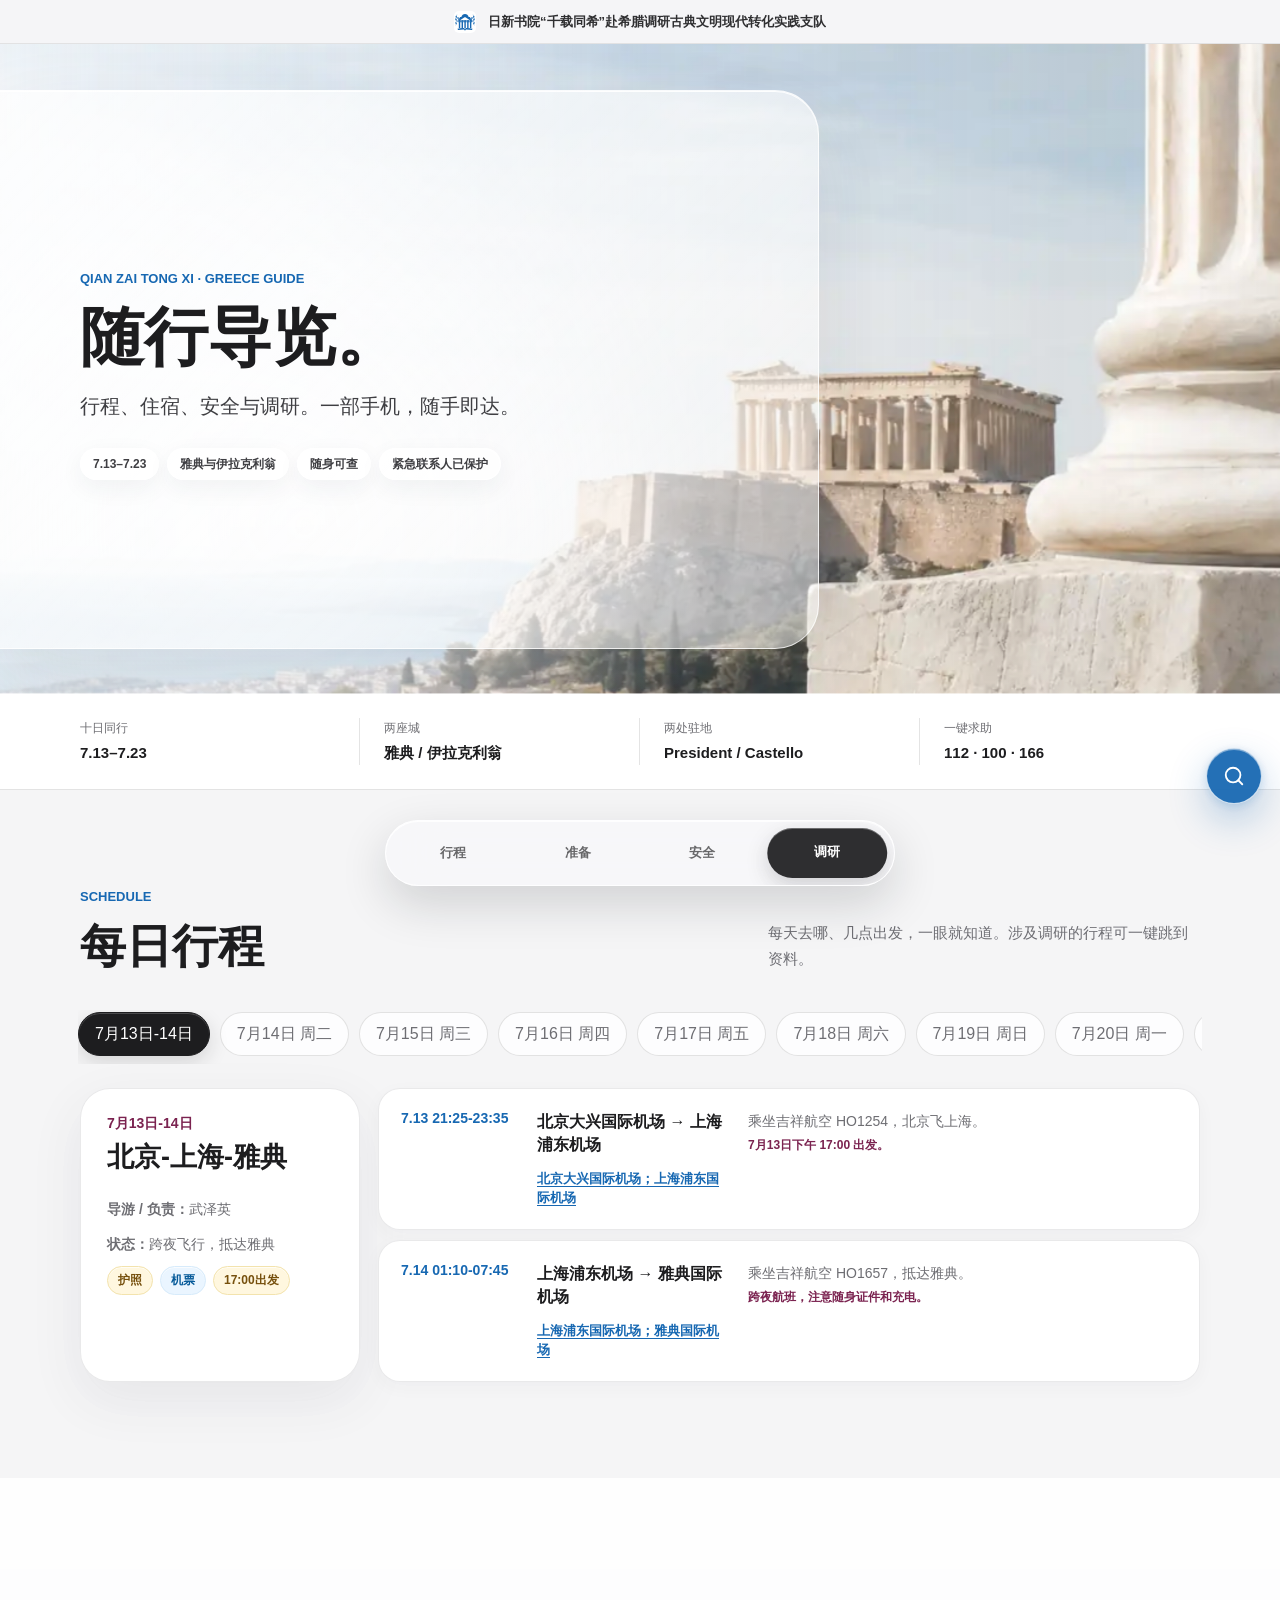
==== commit afcee777: "Improve map preview readability" ====
--- a/index.html
+++ b/index.html
@@ -6,7 +6,7 @@
   <meta name="theme-color" content="#f5f5f7">
   <title>千载同希随行导览</title>
   <link rel="preload" as="image" href="assets/visuals/hero-greece-apple-1200.webp" type="image/webp" fetchpriority="high">
-  <link rel="stylesheet" href="assets/styles-v2.css?v=19">
+  <link rel="stylesheet" href="assets/styles-v2.css?v=20">
   <link rel="stylesheet" href="assets/visual-v8.css?v=1">
   <link rel="stylesheet" href="assets/visual-v9.css?v=3">
 </head>
@@ -66,7 +66,7 @@
   <div class="search-overlay" id="searchOverlay" aria-hidden="true"><aside class="search-panel" role="dialog" aria-modal="true" aria-labelledby="searchTitle"><div class="search-head"><h2 id="searchTitle">快速检索</h2><button class="close-search" id="closeSearch" type="button" aria-label="关闭搜索">×</button></div><p style="color:var(--muted);font-size:13px">想找什么，直接输入。亲属紧急联系人不会进入搜索。</p><div class="search-box"><input id="searchInput" type="search" placeholder="例如：护照、5日票、166、克诺索斯"><button class="button" id="searchButton" type="button">搜索</button></div><div class="search-results" id="searchResults"></div></aside></div>
   <div class="research-view" id="researchView" aria-hidden="true"><div class="research-view-bg" id="researchViewBg" aria-hidden="true"></div><article class="research-view-panel" role="dialog" aria-modal="true" aria-labelledby="researchViewTitle"><button class="research-return" id="closeResearchView" type="button" aria-label="返回调研列表">返回</button><header class="research-view-hero" id="researchViewHero"><span class="research-kicker" id="researchViewKicker"></span><h2 id="researchViewTitle"></h2><p id="researchViewTopic"></p><small id="researchViewLocation"></small></header><div class="research-view-body" id="researchViewBody"></div></article></div>
   <div class="image-viewer" id="imageViewer" aria-hidden="true"><div class="image-viewer-dialog" role="dialog" aria-modal="true" aria-labelledby="imageViewerTitle"><button class="image-viewer-close" id="closeImageViewer" type="button" aria-label="关闭酒店图片">×</button><figure class="image-viewer-figure"><div class="image-viewer-photo"><img id="imageViewerImage" src="" alt=""></div><figcaption><strong id="imageViewerTitle"></strong><span id="imageViewerAddress"></span></figcaption></figure></div></div>
-  <script src="assets/app-v10.js?v=19"></script>
+  <script src="assets/app-v10.js?v=20"></script>
 </body>
 </html>
 
--- a/assets/styles-v2.css
+++ b/assets/styles-v2.css
@@ -6,7 +6,7 @@
 .status-band{background:var(--paper);border-bottom:1px solid var(--line)}.status-grid{width:min(1120px,calc(100% - 44px));margin:0 auto;display:grid;grid-template-columns:repeat(4,1fr);padding:24px 0}.status-item{min-width:0;padding:2px 24px;border-right:1px solid var(--line)}.status-item:first-child{padding-left:0}.status-item:last-child{padding-right:0;border-right:0}.status-item span{display:block;margin-bottom:5px;color:var(--muted);font-size:12px}.status-item strong{display:block;overflow-wrap:anywhere;font-size:15px;line-height:1.4}
 .band{padding:96px 0}.band.white{background:var(--paper)}.band.gray{background:var(--canvas)}.section-inner{width:min(1120px,calc(100% - 44px));margin:0 auto}.section-head{display:grid;grid-template-columns:minmax(0,1.2fr) minmax(280px,.8fr);align-items:end;gap:40px;margin-bottom:38px}.section-head h2{margin-bottom:0;font-size:46px;line-height:1.08;font-weight:700}.section-head>p{margin:0;color:var(--muted);font-size:15px}.subhead{margin:44px 0 20px;font-size:26px;line-height:1.2}
 .tabs{display:flex;gap:10px;margin:0 -2px 24px;padding:2px 2px 8px;overflow-x:auto;scrollbar-width:none}.tabs::-webkit-scrollbar{display:none}.tab-button,.segment-button{min-height:42px;border:1px solid var(--line);border-radius:999px;padding:9px 16px;color:var(--muted);background:rgba(255,255,255,.8);cursor:pointer;white-space:nowrap;transition:color 180ms var(--ease),background 180ms var(--ease),transform 180ms var(--ease)}.tab-button:hover,.segment-button:hover{transform:translateY(-1px)}.tab-button.is-active,.segment-button.is-active{color:#fff;background:var(--ink);border-color:var(--ink)}
-.schedule-layout{display:grid;grid-template-columns:280px minmax(0,1fr);gap:18px}.day-summary,.event,.hotel,.phone-card,.phrase-card,.check-row,details,.search-result{border:1px solid var(--line);border-radius:8px;background:rgba(255,255,255,.94)}.day-summary{min-height:220px;padding:26px;box-shadow:var(--shadow)}.day-summary .date{margin-bottom:8px;color:var(--wine);font-size:14px;font-weight:700}.day-summary .city{margin-bottom:24px;font-size:27px;line-height:1.2;font-weight:700}.day-summary p{margin-bottom:10px;color:var(--muted);font-size:14px}.tags{display:flex;flex-wrap:wrap;gap:7px}.timeline{display:grid;gap:10px}.event{display:grid;grid-template-columns:118px minmax(130px,.45fr) minmax(0,1fr);gap:18px;align-items:start;padding:21px 22px}.event-time{color:var(--blue);font-size:14px;font-weight:750}.event-place{font-weight:700;line-height:1.45}.event-place strong{display:block}.event-address{display:block;margin-top:7px;color:var(--muted);font-size:13px;font-weight:520;line-height:1.45}.event-map-trigger{position:relative;display:block;width:100%;margin-top:10px;overflow:hidden;border:1px solid rgba(29,29,31,.1);border-radius:8px;padding:0;background:#eef3f6;box-shadow:0 10px 26px rgba(0,0,0,.08);cursor:pointer;transition:transform .2s var(--ease-out),box-shadow .2s var(--ease-out),border-color .2s var(--ease-out)}.event-map-trigger img{display:block;width:100%;aspect-ratio:1.62/1;object-fit:cover}.event-map-trigger span{position:absolute;left:8px;bottom:8px;min-height:28px;display:inline-flex;align-items:center;border:1px solid rgba(255,255,255,.78);border-radius:999px;padding:0 10px;background:rgba(255,255,255,.82);color:#1d1d1f;font-size:12px;font-weight:760;backdrop-filter:saturate(150%) blur(12px);-webkit-backdrop-filter:saturate(150%) blur(12px)}.event-map-trigger:hover{border-color:rgba(23,104,178,.24);box-shadow:0 14px 34px rgba(23,104,178,.13);transform:translateY(-1px)}.event-map-trigger:active{transform:scale(.985)}.event-map-trigger:focus-visible{outline:3px solid rgba(23,104,178,.35);outline-offset:3px}.event p{margin:0;color:var(--muted);font-size:14px;line-height:1.6}.event-note{display:block;margin-top:4px;color:var(--wine);font-size:12px;font-weight:650}
+.schedule-layout{display:grid;grid-template-columns:280px minmax(0,1fr);gap:18px}.day-summary,.event,.hotel,.phone-card,.phrase-card,.check-row,details,.search-result{border:1px solid var(--line);border-radius:8px;background:rgba(255,255,255,.94)}.day-summary{min-height:220px;padding:26px;box-shadow:var(--shadow)}.day-summary .date{margin-bottom:8px;color:var(--wine);font-size:14px;font-weight:700}.day-summary .city{margin-bottom:24px;font-size:27px;line-height:1.2;font-weight:700}.day-summary p{margin-bottom:10px;color:var(--muted);font-size:14px}.tags{display:flex;flex-wrap:wrap;gap:7px}.timeline{display:grid;gap:10px}.event{display:grid;grid-template-columns:118px minmax(130px,.45fr) minmax(0,1fr);gap:18px;align-items:start;padding:21px 22px}.event-time{color:var(--blue);font-size:14px;font-weight:750}.event-place{font-weight:700;line-height:1.45}.event-place strong{display:block}.event-address{display:block;margin-top:7px;color:var(--muted);font-size:13px;font-weight:520;line-height:1.45}.event-address-trigger{display:block;width:100%;margin:7px 0 0;border:0;padding:0;background:transparent;color:var(--blue);text-align:left;cursor:pointer}.event-address-trigger .event-address{color:var(--blue);font-weight:680;text-decoration:underline;text-decoration-thickness:1px;text-underline-offset:3px}.event-address-trigger:hover .event-address{color:#0a5fc0}.event-address-trigger:active .event-address{transform:translateY(1px)}.event-address-trigger:focus-visible{outline:3px solid rgba(23,104,178,.35);outline-offset:4px;border-radius:8px}.event-map-source{display:none}.event p{margin:0;color:var(--muted);font-size:14px;line-height:1.6}.event-note{display:block;margin-top:4px;color:var(--wine);font-size:12px;font-weight:650}
 .grid-2{display:grid;grid-template-columns:repeat(2,minmax(0,1fr));gap:18px}.grid-3{display:grid;grid-template-columns:repeat(3,minmax(0,1fr));gap:14px}.hotel{overflow:hidden}.hotel-media{aspect-ratio:16/8.4;overflow:hidden;background:#e9e9eb}.hotel-media img{width:100%;height:100%;object-fit:cover}.hotel-body{padding:24px}.hotel h3{margin-bottom:8px;font-size:22px}.hotel p{margin-bottom:12px;color:var(--muted);font-size:14px}.address{display:flex;align-items:flex-start;gap:8px;color:var(--blue)!important;font-weight:650}.icon{width:17px;height:17px;flex:0 0 17px}
 .phrase-grid,.sign-grid{display:grid;grid-template-columns:repeat(3,minmax(0,1fr));gap:10px}.phrase-card{padding:18px}.phrase-card strong{display:block;margin-bottom:7px}.phrase-card span{color:var(--blue);font-size:14px;line-height:1.5}
 details{margin-top:12px;overflow:clip}summary{position:relative;padding:20px 48px 20px 22px;cursor:pointer;list-style:none;font-size:16px;font-weight:700}summary::-webkit-details-marker{display:none}summary::after{content:"+";position:absolute;right:21px;top:17px;color:var(--blue);font-size:24px;font-weight:400}details[open] summary::after{content:"−"}.details-body{padding:0 22px 22px;border-top:1px solid var(--line)}.details-body>p:first-child,.details-body>ul:first-child{margin-top:18px}.details-body p{color:var(--muted)}.check-grid{display:grid;grid-template-columns:repeat(2,minmax(0,1fr));gap:8px;margin-top:16px}.check-row{min-height:68px;display:grid;grid-template-columns:24px minmax(0,1fr);gap:11px;align-items:start;padding:14px;cursor:pointer}.check-row input{width:18px;height:18px;margin:2px 0 0;accent-color:var(--blue)}.check-row strong{display:block;margin-bottom:3px;font-size:14px}.check-row span{color:var(--muted);font-size:12px;line-height:1.45}.note{margin:14px 0 0;padding:14px 16px;border-left:3px solid var(--gold);color:#5d4a24;background:#fff9e9;font-size:13px;line-height:1.6}
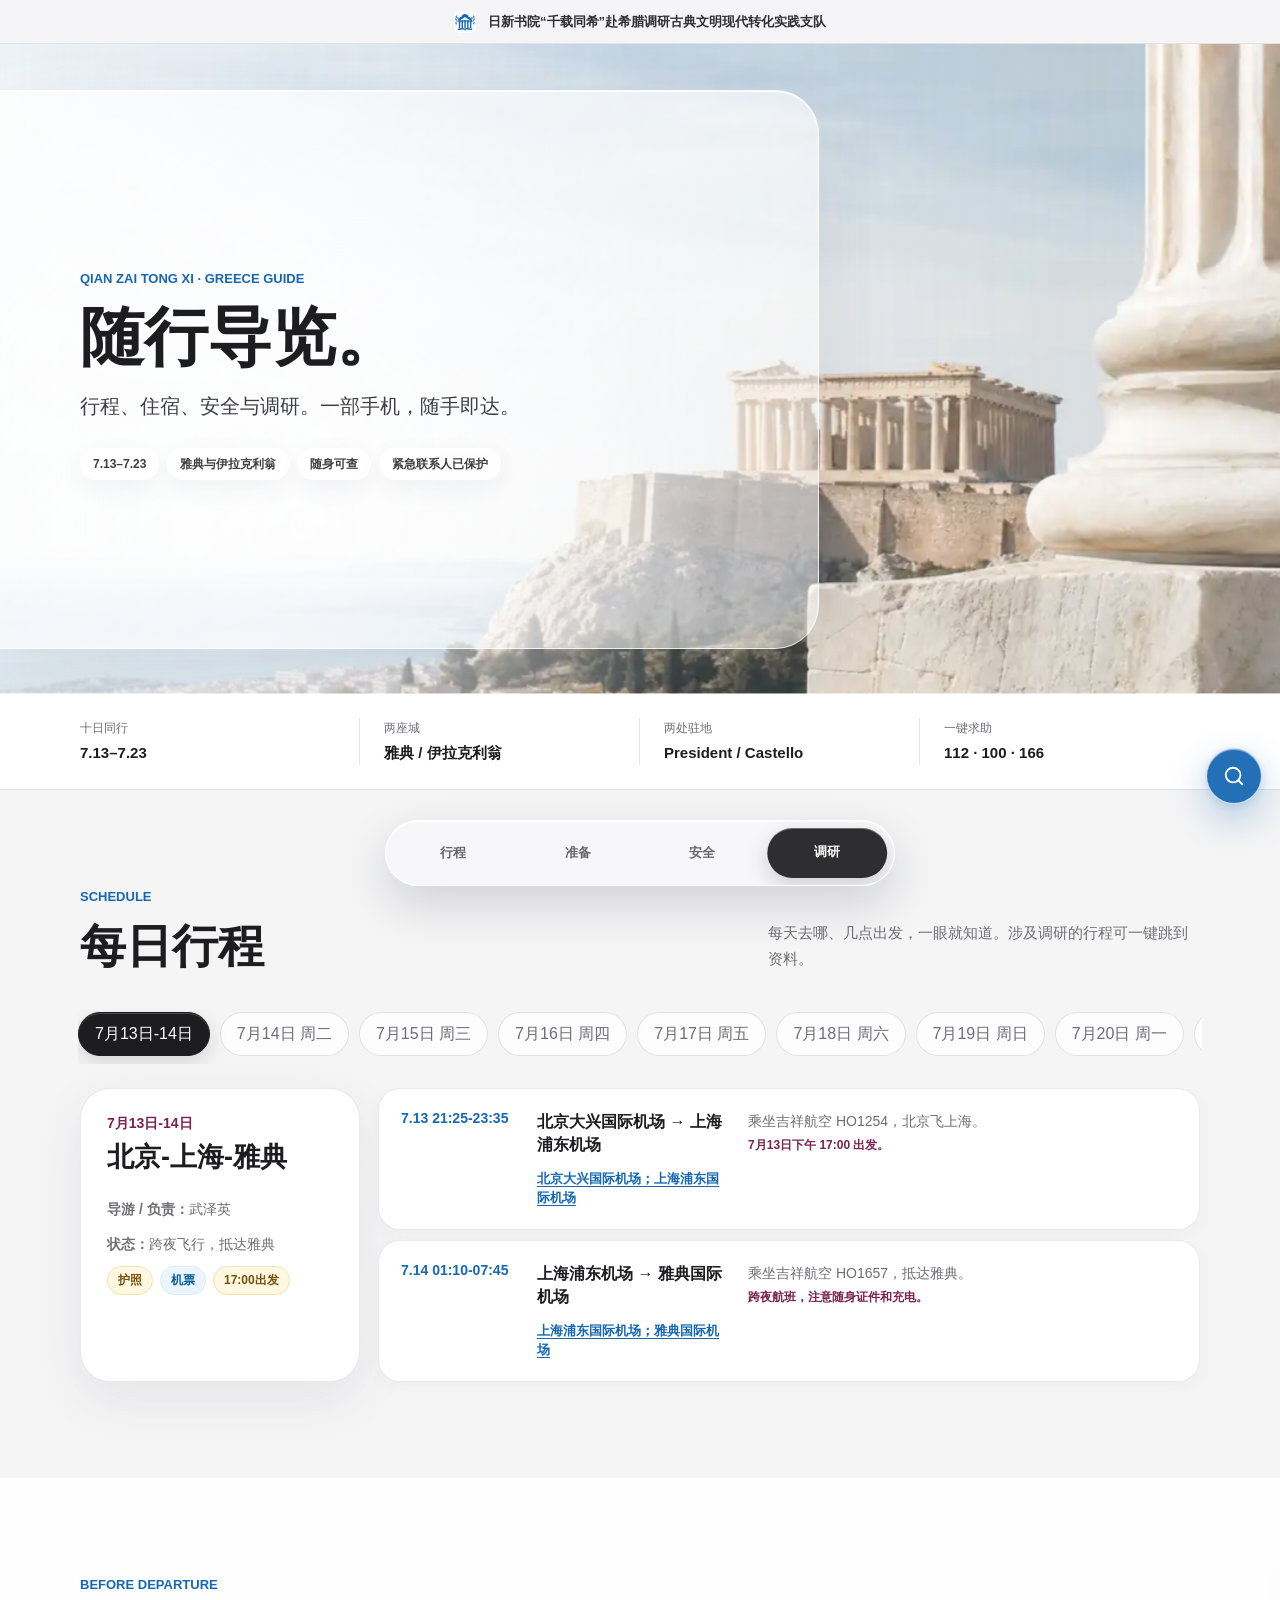
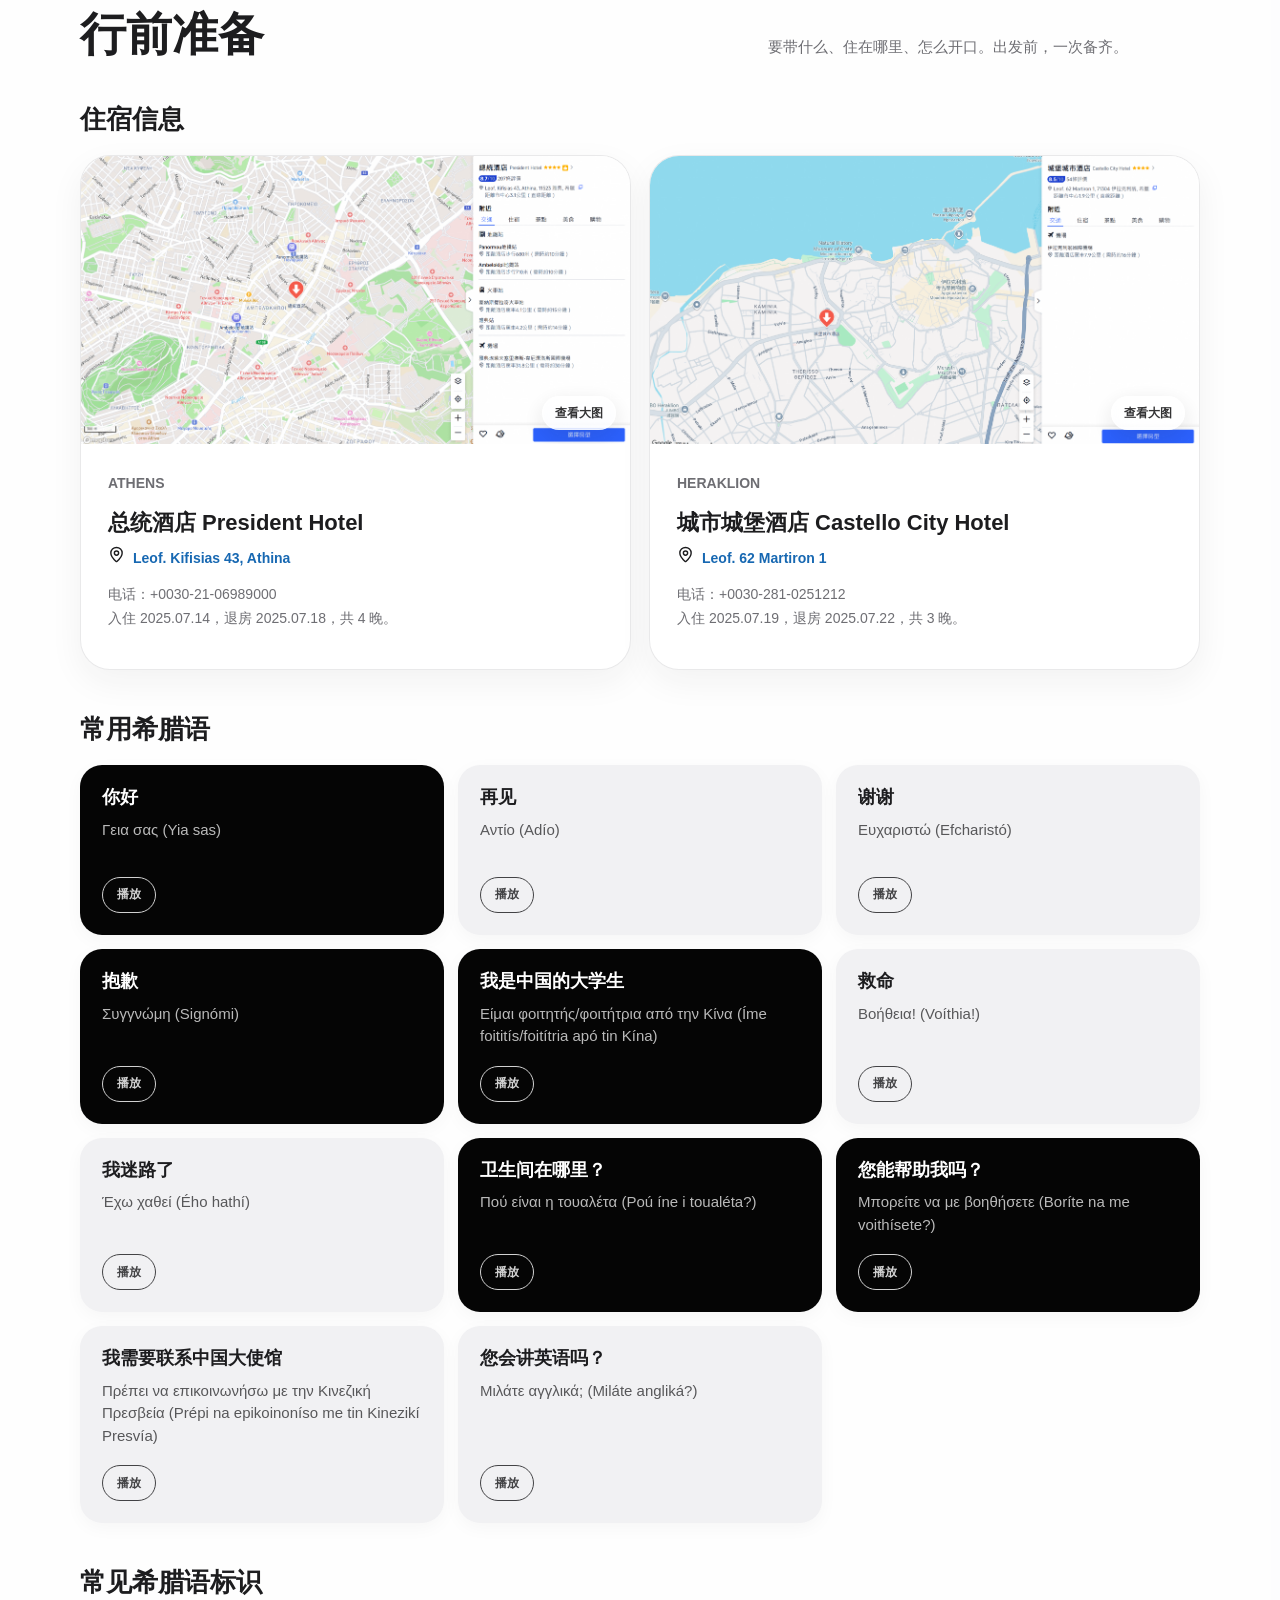
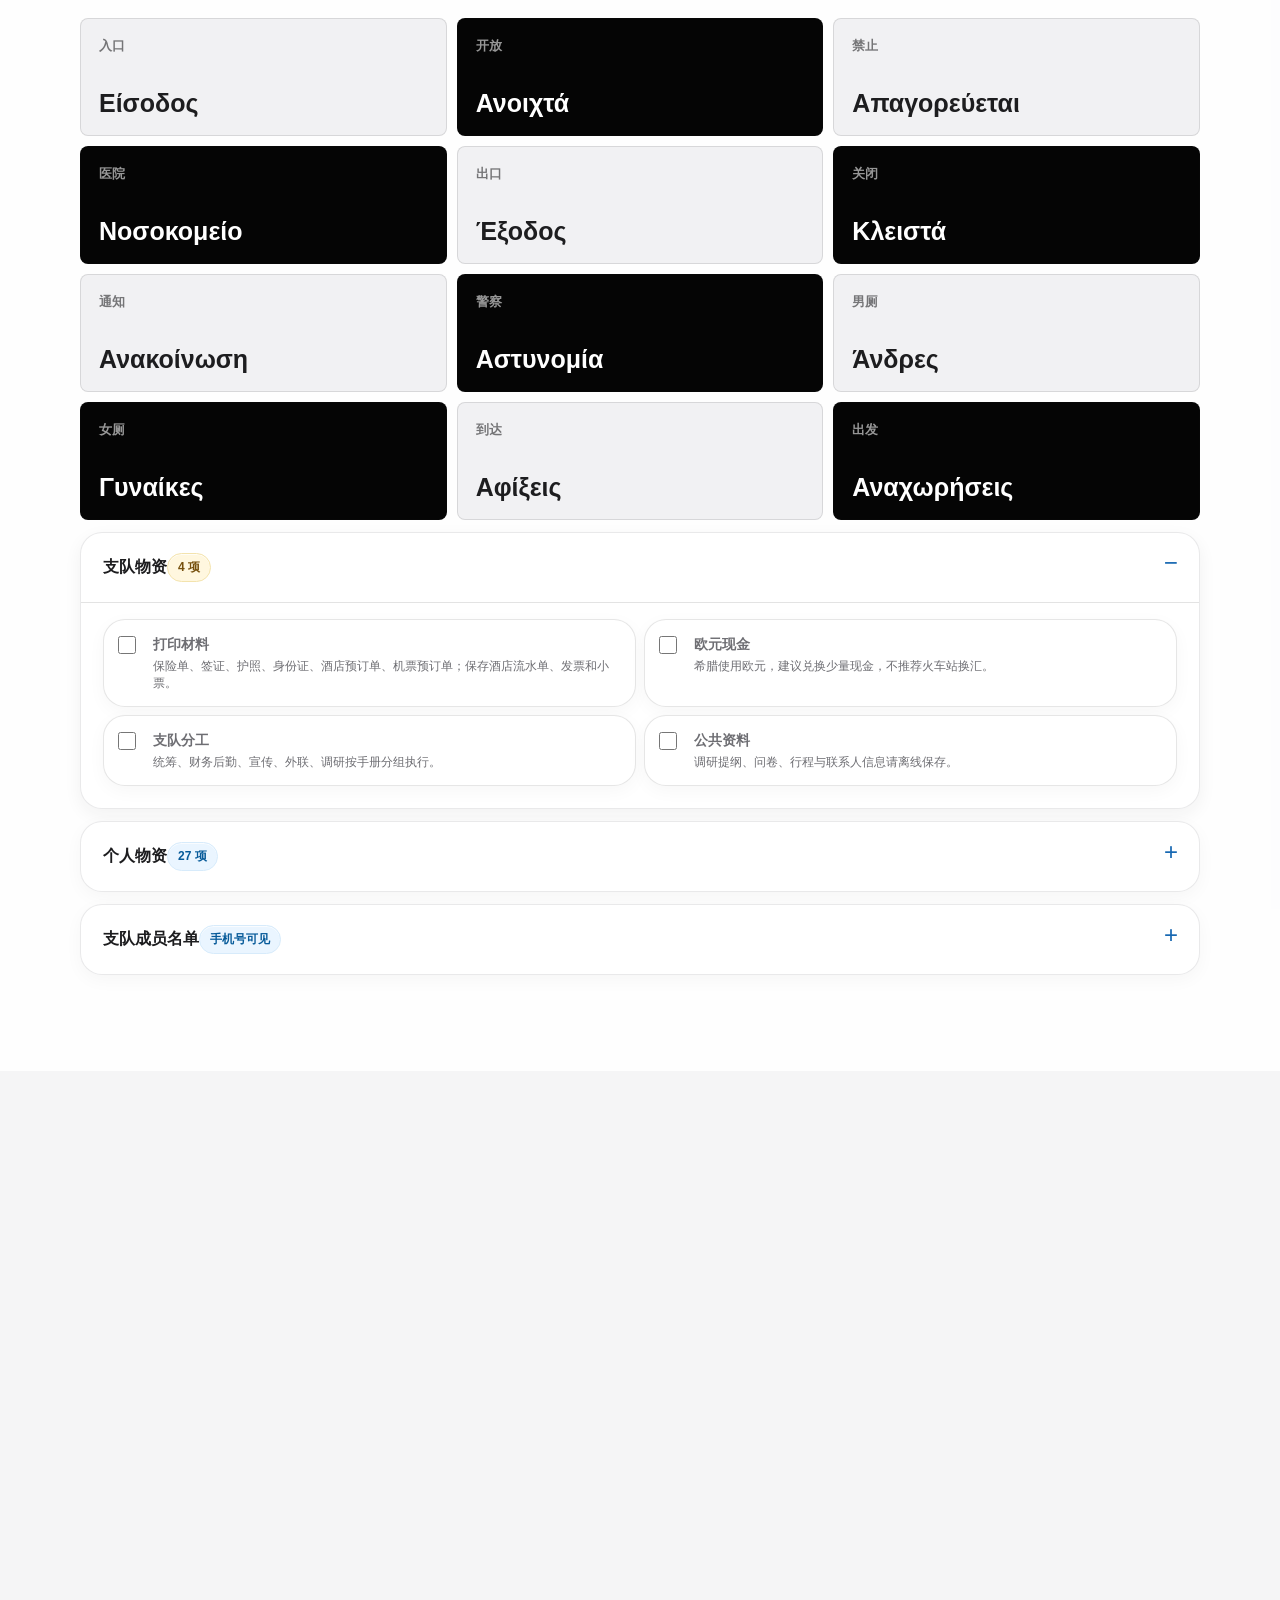
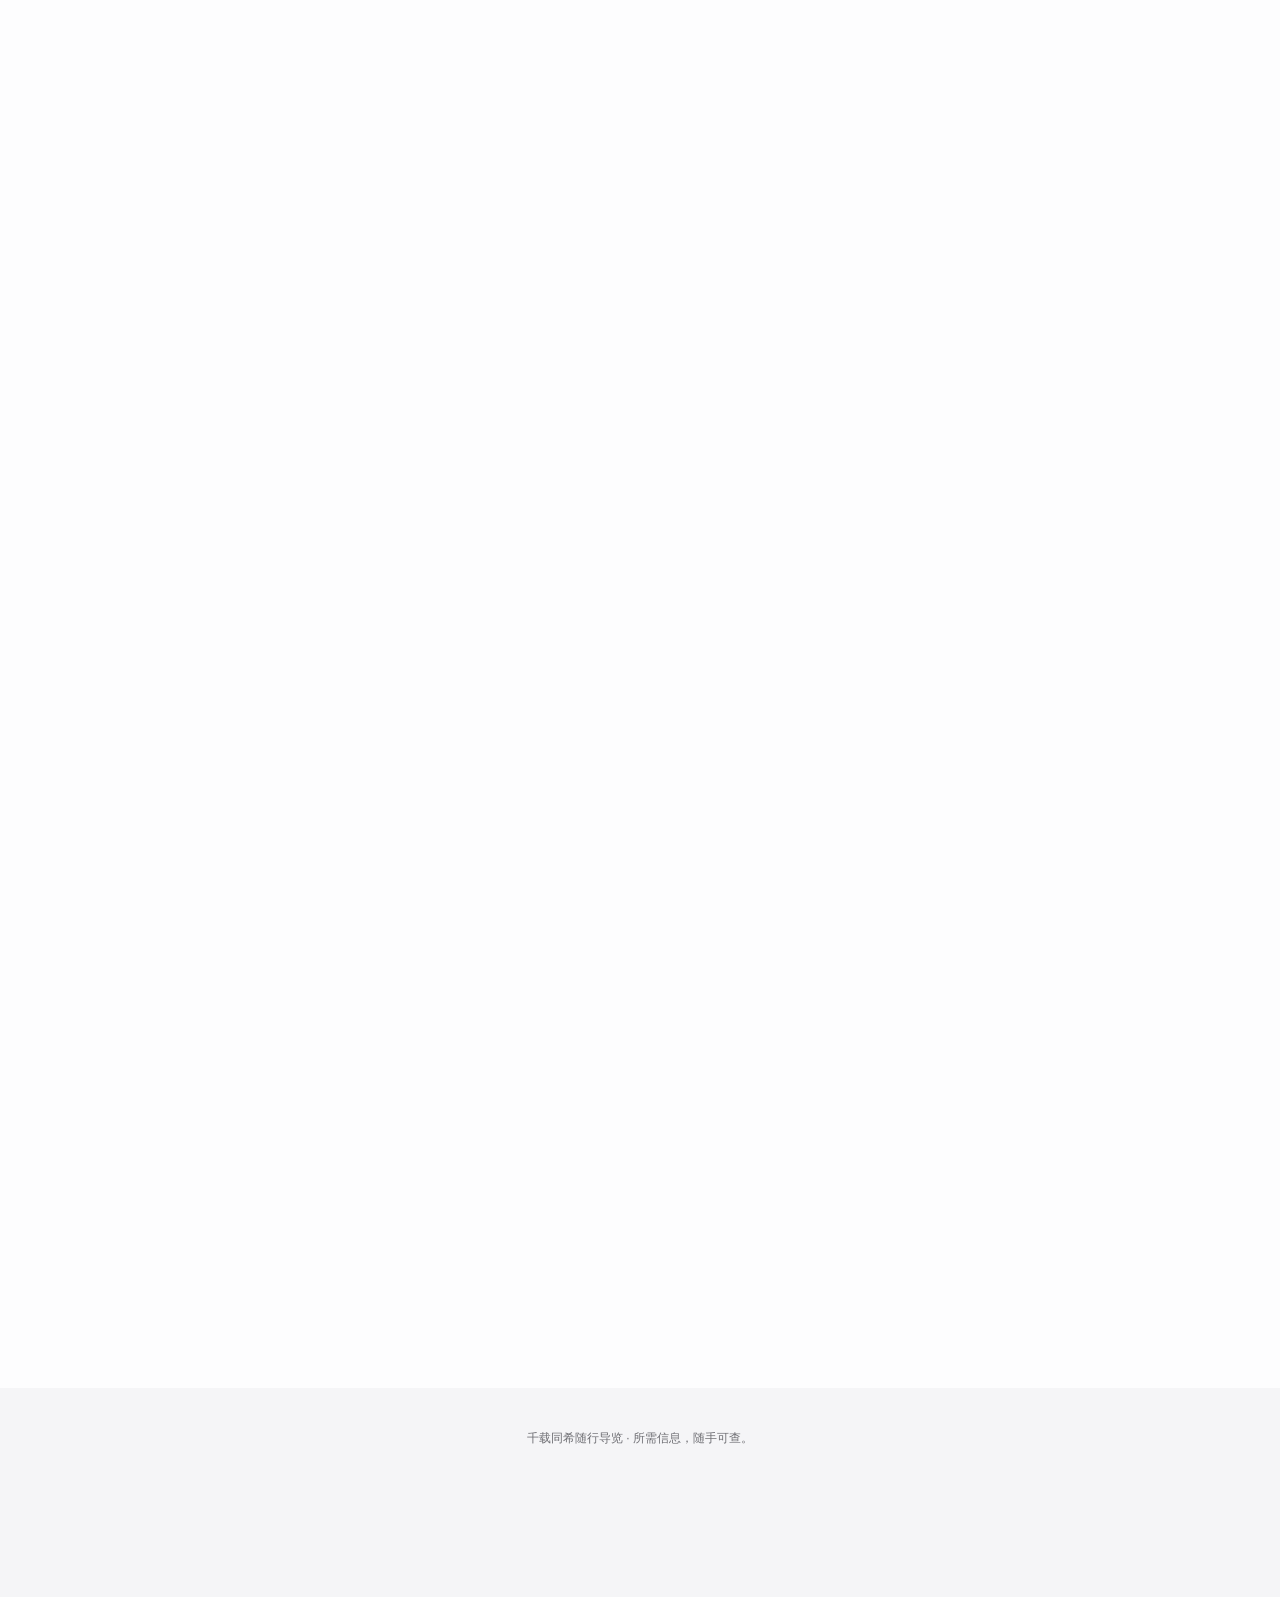
==== commit 1ac9617f: "Use real Google Maps screenshots" ====
--- a/index.html
+++ b/index.html
@@ -6,7 +6,7 @@
   <meta name="theme-color" content="#f5f5f7">
   <title>千载同希随行导览</title>
   <link rel="preload" as="image" href="assets/visuals/hero-greece-apple-1200.webp" type="image/webp" fetchpriority="high">
-  <link rel="stylesheet" href="assets/styles-v2.css?v=20">
+  <link rel="stylesheet" href="assets/styles-v2.css?v=21">
   <link rel="stylesheet" href="assets/visual-v8.css?v=1">
   <link rel="stylesheet" href="assets/visual-v9.css?v=3">
 </head>
@@ -66,7 +66,7 @@
   <div class="search-overlay" id="searchOverlay" aria-hidden="true"><aside class="search-panel" role="dialog" aria-modal="true" aria-labelledby="searchTitle"><div class="search-head"><h2 id="searchTitle">快速检索</h2><button class="close-search" id="closeSearch" type="button" aria-label="关闭搜索">×</button></div><p style="color:var(--muted);font-size:13px">想找什么，直接输入。亲属紧急联系人不会进入搜索。</p><div class="search-box"><input id="searchInput" type="search" placeholder="例如：护照、5日票、166、克诺索斯"><button class="button" id="searchButton" type="button">搜索</button></div><div class="search-results" id="searchResults"></div></aside></div>
   <div class="research-view" id="researchView" aria-hidden="true"><div class="research-view-bg" id="researchViewBg" aria-hidden="true"></div><article class="research-view-panel" role="dialog" aria-modal="true" aria-labelledby="researchViewTitle"><button class="research-return" id="closeResearchView" type="button" aria-label="返回调研列表">返回</button><header class="research-view-hero" id="researchViewHero"><span class="research-kicker" id="researchViewKicker"></span><h2 id="researchViewTitle"></h2><p id="researchViewTopic"></p><small id="researchViewLocation"></small></header><div class="research-view-body" id="researchViewBody"></div></article></div>
   <div class="image-viewer" id="imageViewer" aria-hidden="true"><div class="image-viewer-dialog" role="dialog" aria-modal="true" aria-labelledby="imageViewerTitle"><button class="image-viewer-close" id="closeImageViewer" type="button" aria-label="关闭酒店图片">×</button><figure class="image-viewer-figure"><div class="image-viewer-photo"><img id="imageViewerImage" src="" alt=""></div><figcaption><strong id="imageViewerTitle"></strong><span id="imageViewerAddress"></span></figcaption></figure></div></div>
-  <script src="assets/app-v10.js?v=20"></script>
+  <script src="assets/app-v10.js?v=21"></script>
 </body>
 </html>
 
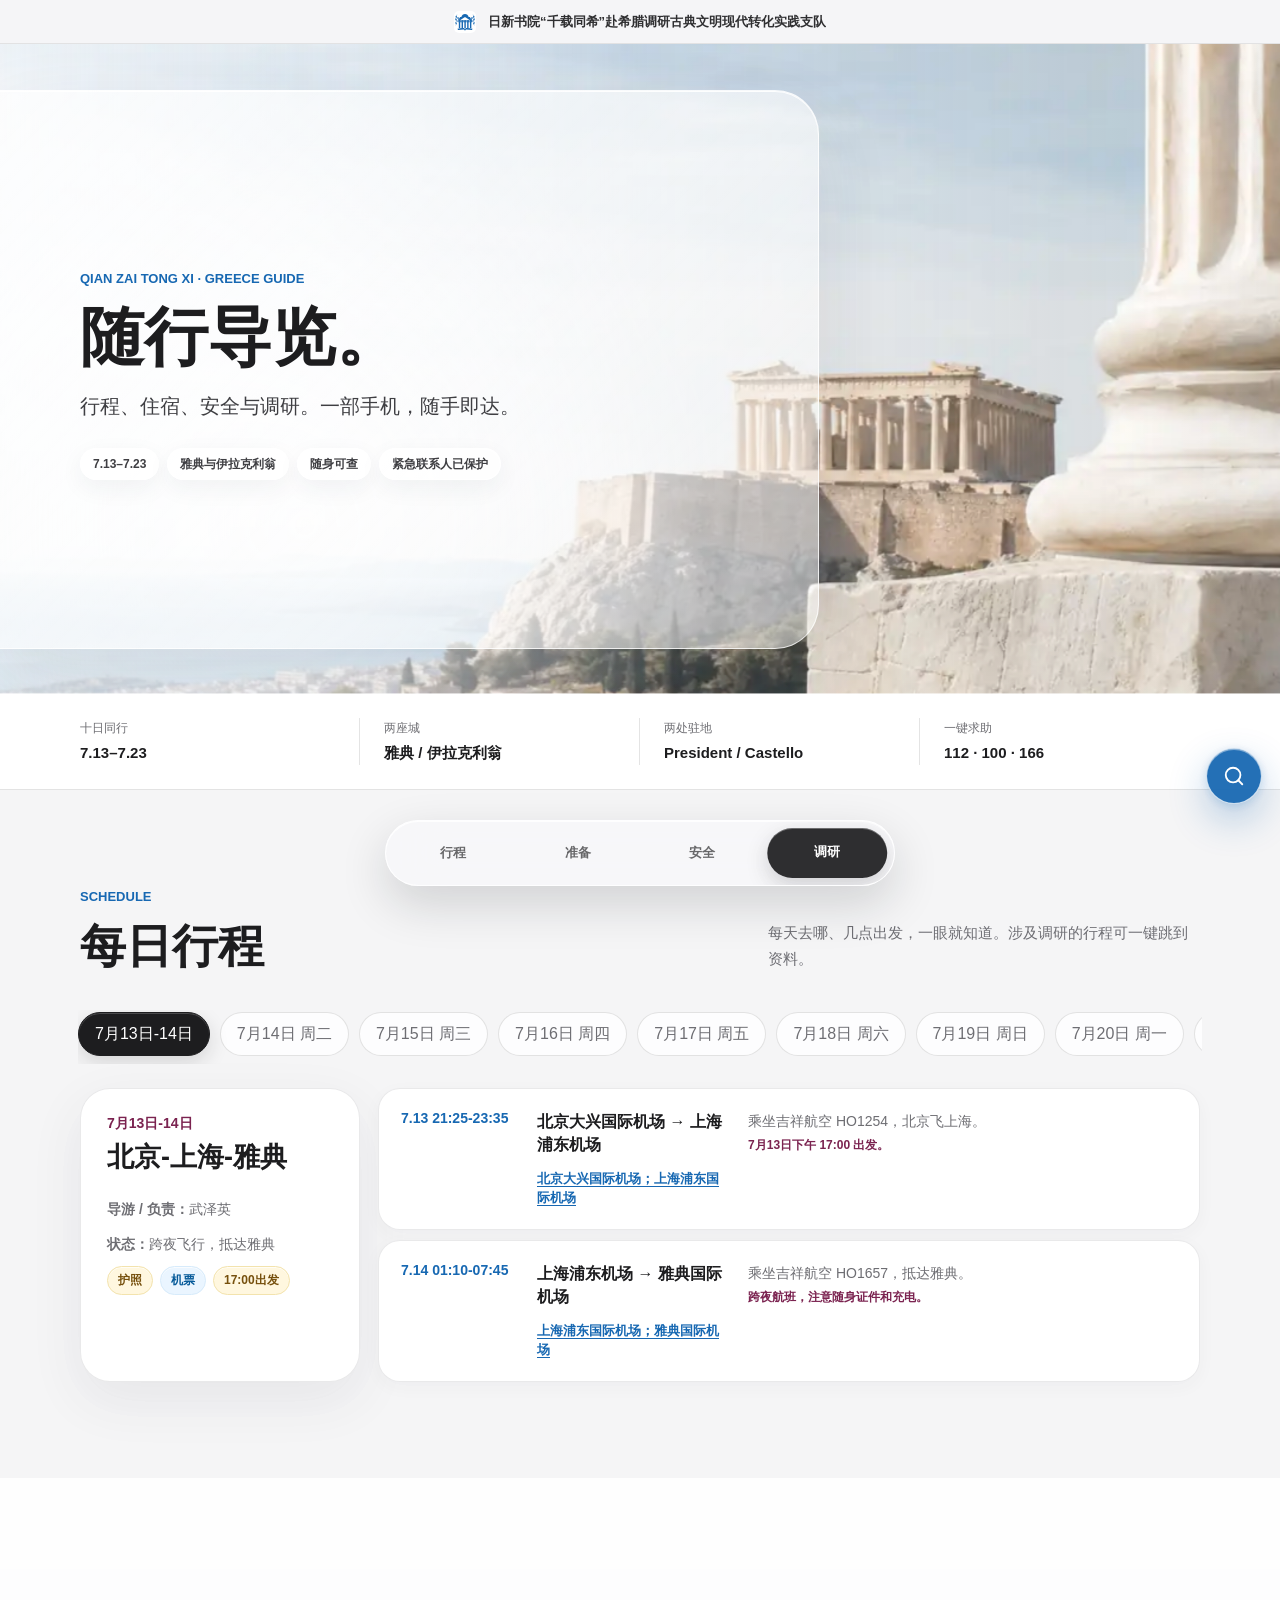
==== commit ea7fe903: "Fix map image viewer loading" ====
--- a/index.html
+++ b/index.html
@@ -6,7 +6,7 @@
   <meta name="theme-color" content="#f5f5f7">
   <title>千载同希随行导览</title>
   <link rel="preload" as="image" href="assets/visuals/hero-greece-apple-1200.webp" type="image/webp" fetchpriority="high">
-  <link rel="stylesheet" href="assets/styles-v2.css?v=21">
+  <link rel="stylesheet" href="assets/styles-v2.css?v=22">
   <link rel="stylesheet" href="assets/visual-v8.css?v=1">
   <link rel="stylesheet" href="assets/visual-v9.css?v=3">
 </head>
@@ -66,7 +66,7 @@
   <div class="search-overlay" id="searchOverlay" aria-hidden="true"><aside class="search-panel" role="dialog" aria-modal="true" aria-labelledby="searchTitle"><div class="search-head"><h2 id="searchTitle">快速检索</h2><button class="close-search" id="closeSearch" type="button" aria-label="关闭搜索">×</button></div><p style="color:var(--muted);font-size:13px">想找什么，直接输入。亲属紧急联系人不会进入搜索。</p><div class="search-box"><input id="searchInput" type="search" placeholder="例如：护照、5日票、166、克诺索斯"><button class="button" id="searchButton" type="button">搜索</button></div><div class="search-results" id="searchResults"></div></aside></div>
   <div class="research-view" id="researchView" aria-hidden="true"><div class="research-view-bg" id="researchViewBg" aria-hidden="true"></div><article class="research-view-panel" role="dialog" aria-modal="true" aria-labelledby="researchViewTitle"><button class="research-return" id="closeResearchView" type="button" aria-label="返回调研列表">返回</button><header class="research-view-hero" id="researchViewHero"><span class="research-kicker" id="researchViewKicker"></span><h2 id="researchViewTitle"></h2><p id="researchViewTopic"></p><small id="researchViewLocation"></small></header><div class="research-view-body" id="researchViewBody"></div></article></div>
   <div class="image-viewer" id="imageViewer" aria-hidden="true"><div class="image-viewer-dialog" role="dialog" aria-modal="true" aria-labelledby="imageViewerTitle"><button class="image-viewer-close" id="closeImageViewer" type="button" aria-label="关闭酒店图片">×</button><figure class="image-viewer-figure"><div class="image-viewer-photo"><img id="imageViewerImage" src="" alt=""></div><figcaption><strong id="imageViewerTitle"></strong><span id="imageViewerAddress"></span></figcaption></figure></div></div>
-  <script src="assets/app-v10.js?v=21"></script>
+  <script src="assets/app-v10.js?v=22"></script>
 </body>
 </html>
 
--- a/assets/styles-v2.css
+++ b/assets/styles-v2.css
@@ -259,8 +259,8 @@
 .image-viewer.is-closing{opacity:0;transition-duration:180ms}
 .image-viewer-dialog{position:relative;width:min(1040px,100%)}
 .image-viewer-figure{margin:0;overflow:hidden;border:1px solid rgba(255,255,255,.78);border-radius:32px;background:rgba(255,255,255,.86);box-shadow:0 36px 110px rgba(0,0,0,.28),inset 0 1px 0 rgba(255,255,255,.92)}
-.image-viewer-photo{aspect-ratio:1.9/1;overflow:hidden;background:#e9e9eb;transform-origin:center center}
-.image-viewer-photo img{width:100%;height:100%;object-fit:cover}
+.image-viewer-photo{position:relative;aspect-ratio:1.9/1;overflow:hidden;background:#e9e9eb;transform-origin:center center}.image-viewer-photo::before{content:"正在加载地图截图...";position:absolute;inset:0;display:grid;place-items:center;color:var(--muted);font-size:15px;font-weight:700;background:linear-gradient(120deg,#eceef2,#f7f8fa,#eceef2);background-size:220% 100%;opacity:0;transition:opacity .18s ease-out;animation:imageLoading 1.2s linear infinite}.image-viewer.is-loading .image-viewer-photo::before{opacity:1}.image-viewer.is-loading .image-viewer-photo img{opacity:0}@keyframes imageLoading{to{background-position:-220% 0}}
+.image-viewer-photo img{width:100%;height:100%;object-fit:cover;opacity:1;transition:opacity .18s ease-out}
 .image-viewer-figure figcaption{display:flex;align-items:baseline;justify-content:space-between;gap:24px;padding:20px 24px 22px}
 .image-viewer-figure figcaption strong{font-size:20px}.image-viewer-figure figcaption span{color:var(--muted);font-size:14px;text-align:right}
 .image-viewer-close{position:absolute;right:14px;top:14px;z-index:2;width:44px;height:44px;border:1px solid rgba(255,255,255,.78);border-radius:50%;color:#1d1d1f;background:rgba(255,255,255,.78);box-shadow:0 8px 26px rgba(0,0,0,.16);backdrop-filter:saturate(150%) blur(16px);-webkit-backdrop-filter:saturate(150%) blur(16px);cursor:pointer;font-size:28px;line-height:1;transition:transform var(--motion-base) var(--ease-enter),background-color var(--motion-fast) ease-out}
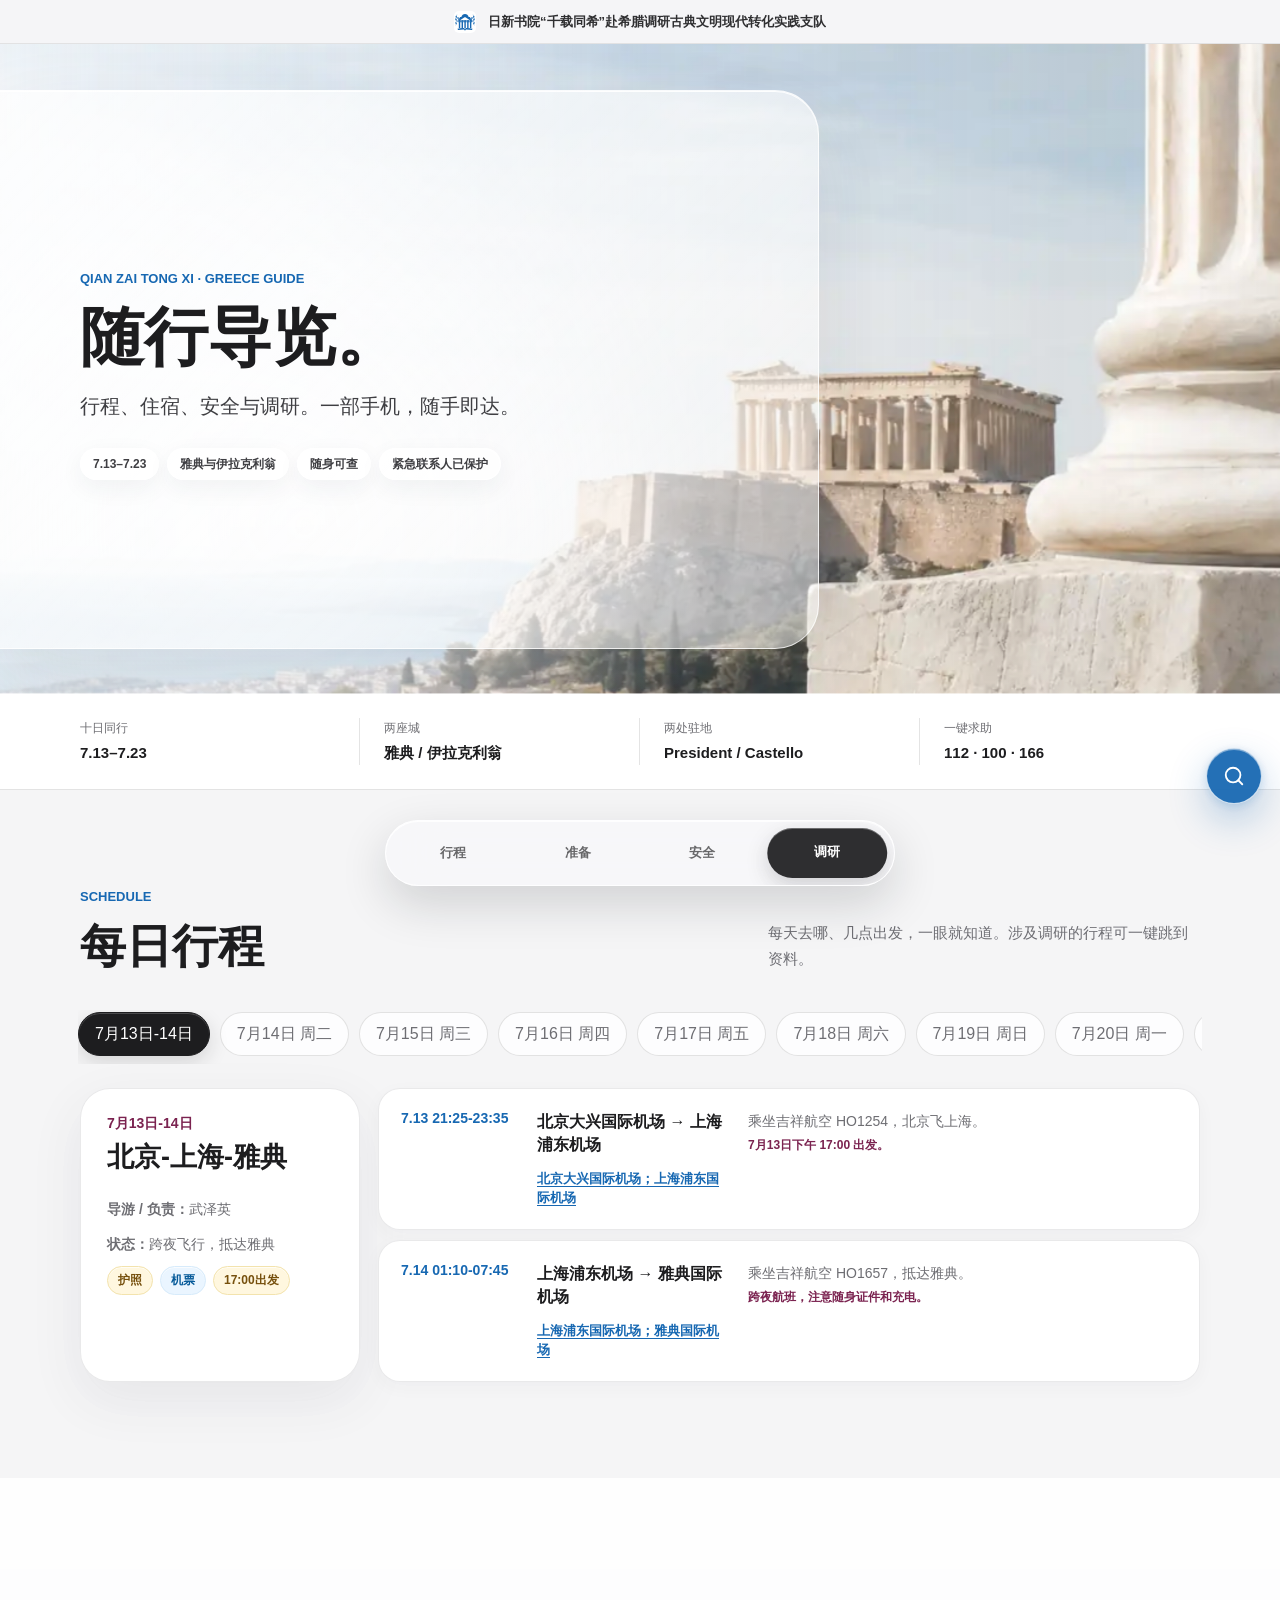
==== commit 52a95843: "Update weather images" ====
--- a/index.html
+++ b/index.html
@@ -6,7 +6,7 @@
   <meta name="theme-color" content="#f5f5f7">
   <title>千载同希随行导览</title>
   <link rel="preload" as="image" href="assets/visuals/hero-greece-apple-1200.webp" type="image/webp" fetchpriority="high">
-  <link rel="stylesheet" href="assets/styles-v2.css?v=22">
+  <link rel="stylesheet" href="assets/styles-v2.css?v=23">
   <link rel="stylesheet" href="assets/visual-v8.css?v=1">
   <link rel="stylesheet" href="assets/visual-v9.css?v=3">
 </head>
@@ -66,7 +66,7 @@
   <div class="search-overlay" id="searchOverlay" aria-hidden="true"><aside class="search-panel" role="dialog" aria-modal="true" aria-labelledby="searchTitle"><div class="search-head"><h2 id="searchTitle">快速检索</h2><button class="close-search" id="closeSearch" type="button" aria-label="关闭搜索">×</button></div><p style="color:var(--muted);font-size:13px">想找什么，直接输入。亲属紧急联系人不会进入搜索。</p><div class="search-box"><input id="searchInput" type="search" placeholder="例如：护照、5日票、166、克诺索斯"><button class="button" id="searchButton" type="button">搜索</button></div><div class="search-results" id="searchResults"></div></aside></div>
   <div class="research-view" id="researchView" aria-hidden="true"><div class="research-view-bg" id="researchViewBg" aria-hidden="true"></div><article class="research-view-panel" role="dialog" aria-modal="true" aria-labelledby="researchViewTitle"><button class="research-return" id="closeResearchView" type="button" aria-label="返回调研列表">返回</button><header class="research-view-hero" id="researchViewHero"><span class="research-kicker" id="researchViewKicker"></span><h2 id="researchViewTitle"></h2><p id="researchViewTopic"></p><small id="researchViewLocation"></small></header><div class="research-view-body" id="researchViewBody"></div></article></div>
   <div class="image-viewer" id="imageViewer" aria-hidden="true"><div class="image-viewer-dialog" role="dialog" aria-modal="true" aria-labelledby="imageViewerTitle"><button class="image-viewer-close" id="closeImageViewer" type="button" aria-label="关闭酒店图片">×</button><figure class="image-viewer-figure"><div class="image-viewer-photo"><img id="imageViewerImage" src="" alt=""></div><figcaption><strong id="imageViewerTitle"></strong><span id="imageViewerAddress"></span></figcaption></figure></div></div>
-  <script src="assets/app-v10.js?v=22"></script>
+  <script src="assets/app-v10.js?v=23"></script>
 </body>
 </html>
 
--- a/assets/styles-v2.css
+++ b/assets/styles-v2.css
@@ -11,7 +11,7 @@
 .phrase-grid,.sign-grid{display:grid;grid-template-columns:repeat(3,minmax(0,1fr));gap:10px}.phrase-card{padding:18px}.phrase-card strong{display:block;margin-bottom:7px}.phrase-card span{color:var(--blue);font-size:14px;line-height:1.5}
 details{margin-top:12px;overflow:clip}summary{position:relative;padding:20px 48px 20px 22px;cursor:pointer;list-style:none;font-size:16px;font-weight:700}summary::-webkit-details-marker{display:none}summary::after{content:"+";position:absolute;right:21px;top:17px;color:var(--blue);font-size:24px;font-weight:400}details[open] summary::after{content:"−"}.details-body{padding:0 22px 22px;border-top:1px solid var(--line)}.details-body>p:first-child,.details-body>ul:first-child{margin-top:18px}.details-body p{color:var(--muted)}.check-grid{display:grid;grid-template-columns:repeat(2,minmax(0,1fr));gap:8px;margin-top:16px}.check-row{min-height:68px;display:grid;grid-template-columns:24px minmax(0,1fr);gap:11px;align-items:start;padding:14px;cursor:pointer}.check-row input{width:18px;height:18px;margin:2px 0 0;accent-color:var(--blue)}.check-row strong{display:block;margin-bottom:3px;font-size:14px}.check-row span{color:var(--muted);font-size:12px;line-height:1.45}.note{margin:14px 0 0;padding:14px 16px;border-left:3px solid var(--gold);color:#5d4a24;background:#fff9e9;font-size:13px;line-height:1.6}
 .segment{width:fit-content;display:flex;gap:4px;margin-bottom:18px;padding:4px;border:1px solid var(--line);border-radius:999px;background:rgba(255,255,255,.7)}.segment-button{min-width:130px;border:0;background:transparent}.transport-panel{min-height:430px;padding:30px;border:1px solid var(--line);border-radius:8px;background:var(--paper)}.transport-panel h3{margin-bottom:8px;font-size:28px}.transport-panel>p{max-width:760px;color:var(--muted)}.transport-grid{display:grid;grid-template-columns:repeat(2,minmax(0,1fr));gap:12px;margin-top:24px}.transport-block{padding:20px;border-top:2px solid var(--blue);background:#f7f9fb}.transport-block h4{margin:0 0 10px;font-size:16px}.transport-block p,.transport-block li{color:#55555a;font-size:13px}.transport-block p{margin-bottom:0}
-.weather-grid{display:grid;grid-template-columns:repeat(2,minmax(0,1fr));gap:18px}.weather-item{margin:0;overflow:hidden;border-radius:8px;background:var(--paper);border:1px solid var(--line)}.weather-item img{width:100%;aspect-ratio:1570/552;object-fit:cover}.weather-item figcaption{padding:15px 18px;color:var(--muted);font-size:13px}.weather-item strong{display:block;margin-bottom:3px;color:var(--ink);font-size:15px}
+.weather-grid{display:grid;grid-template-columns:repeat(2,minmax(0,1fr));gap:18px}.weather-item{margin:0;overflow:hidden;border-radius:8px;background:var(--paper);border:1px solid var(--line)}.weather-item img{display:block;width:100%;height:auto;object-fit:contain;background:#fff}.weather-item figcaption{padding:15px 18px;color:var(--muted);font-size:13px}.weather-item strong{display:block;margin-bottom:3px;color:var(--ink);font-size:15px}
 .weather-image-trigger{position:relative;width:100%;display:block;margin:0;padding:0;border:0;background:#e9e9eb;cursor:zoom-in;overflow:hidden;text-align:left}.weather-image-trigger:focus-visible{outline:3px solid rgba(23,104,178,.42);outline-offset:-4px}.weather-image-trigger:active img{transform:scale(1.025)}
 .phone-grid{display:grid;grid-template-columns:repeat(4,minmax(0,1fr));gap:10px}.phone-card{min-height:170px;display:flex;flex-direction:column;padding:18px}.phone-number{margin-bottom:8px;color:var(--blue);font-size:27px;font-weight:750}.phone-card h3{margin-bottom:6px;font-size:15px}.phone-card p{flex:1;margin-bottom:14px;color:var(--muted);font-size:12px;line-height:1.5}.call-link{display:inline-flex;align-items:center;justify-content:center;gap:7px;min-height:38px;border-radius:999px;color:#fff;background:var(--blue);text-decoration:none;font-size:13px;font-weight:700}.call-link img{width:15px;height:15px;filter:brightness(0) invert(1)}
 .locked{margin-top:24px;padding:24px;border:1px solid rgba(123,35,80,.22);border-radius:8px;background:#fffafb}.locked h3{display:flex;align-items:center;gap:9px;margin-bottom:7px}.locked p{color:var(--muted);font-size:13px}.password-row{display:flex;flex-wrap:wrap;gap:9px}.password-row input{min-width:220px;flex:1;min-height:44px;border:1px solid var(--line);border-radius:8px;padding:0 13px;background:#fff}.button{min-height:44px;border:0;border-radius:999px;padding:0 18px;color:#fff;background:var(--ink);cursor:pointer;font-weight:700}.button.secondary{color:var(--ink);background:#e8e8ed}.error{min-height:20px;margin:9px 0 0;color:var(--danger)!important}.table-wrap{margin-top:16px;overflow-x:auto}table{width:100%;border-collapse:collapse;min-width:700px;font-size:13px}th,td{padding:12px 10px;border-bottom:1px solid var(--line);text-align:left;vertical-align:middle}th{color:var(--muted);font-weight:650;background:#f7f7f8}
@@ -259,8 +259,8 @@
 .image-viewer.is-closing{opacity:0;transition-duration:180ms}
 .image-viewer-dialog{position:relative;width:min(1040px,100%)}
 .image-viewer-figure{margin:0;overflow:hidden;border:1px solid rgba(255,255,255,.78);border-radius:32px;background:rgba(255,255,255,.86);box-shadow:0 36px 110px rgba(0,0,0,.28),inset 0 1px 0 rgba(255,255,255,.92)}
-.image-viewer-photo{position:relative;aspect-ratio:1.9/1;overflow:hidden;background:#e9e9eb;transform-origin:center center}.image-viewer-photo::before{content:"正在加载地图截图...";position:absolute;inset:0;display:grid;place-items:center;color:var(--muted);font-size:15px;font-weight:700;background:linear-gradient(120deg,#eceef2,#f7f8fa,#eceef2);background-size:220% 100%;opacity:0;transition:opacity .18s ease-out;animation:imageLoading 1.2s linear infinite}.image-viewer.is-loading .image-viewer-photo::before{opacity:1}.image-viewer.is-loading .image-viewer-photo img{opacity:0}@keyframes imageLoading{to{background-position:-220% 0}}
-.image-viewer-photo img{width:100%;height:100%;object-fit:cover;opacity:1;transition:opacity .18s ease-out}
+.image-viewer-photo{position:relative;aspect-ratio:1.9/1;overflow:hidden;background:#e9e9eb;transform-origin:center center}.image-viewer-photo::before{content:"正在加载图片...";position:absolute;inset:0;display:grid;place-items:center;color:var(--muted);font-size:15px;font-weight:700;background:linear-gradient(120deg,#eceef2,#f7f8fa,#eceef2);background-size:220% 100%;opacity:0;transition:opacity .18s ease-out;animation:imageLoading 1.2s linear infinite}.image-viewer.is-loading .image-viewer-photo::before{opacity:1}.image-viewer.is-loading .image-viewer-photo img{opacity:0}@keyframes imageLoading{to{background-position:-220% 0}}
+.image-viewer-photo img{width:100%;height:100%;object-fit:contain;opacity:1;transition:opacity .18s ease-out;background:#fff}
 .image-viewer-figure figcaption{display:flex;align-items:baseline;justify-content:space-between;gap:24px;padding:20px 24px 22px}
 .image-viewer-figure figcaption strong{font-size:20px}.image-viewer-figure figcaption span{color:var(--muted);font-size:14px;text-align:right}
 .image-viewer-close{position:absolute;right:14px;top:14px;z-index:2;width:44px;height:44px;border:1px solid rgba(255,255,255,.78);border-radius:50%;color:#1d1d1f;background:rgba(255,255,255,.78);box-shadow:0 8px 26px rgba(0,0,0,.16);backdrop-filter:saturate(150%) blur(16px);-webkit-backdrop-filter:saturate(150%) blur(16px);cursor:pointer;font-size:28px;line-height:1;transition:transform var(--motion-base) var(--ease-enter),background-color var(--motion-fast) ease-out}
